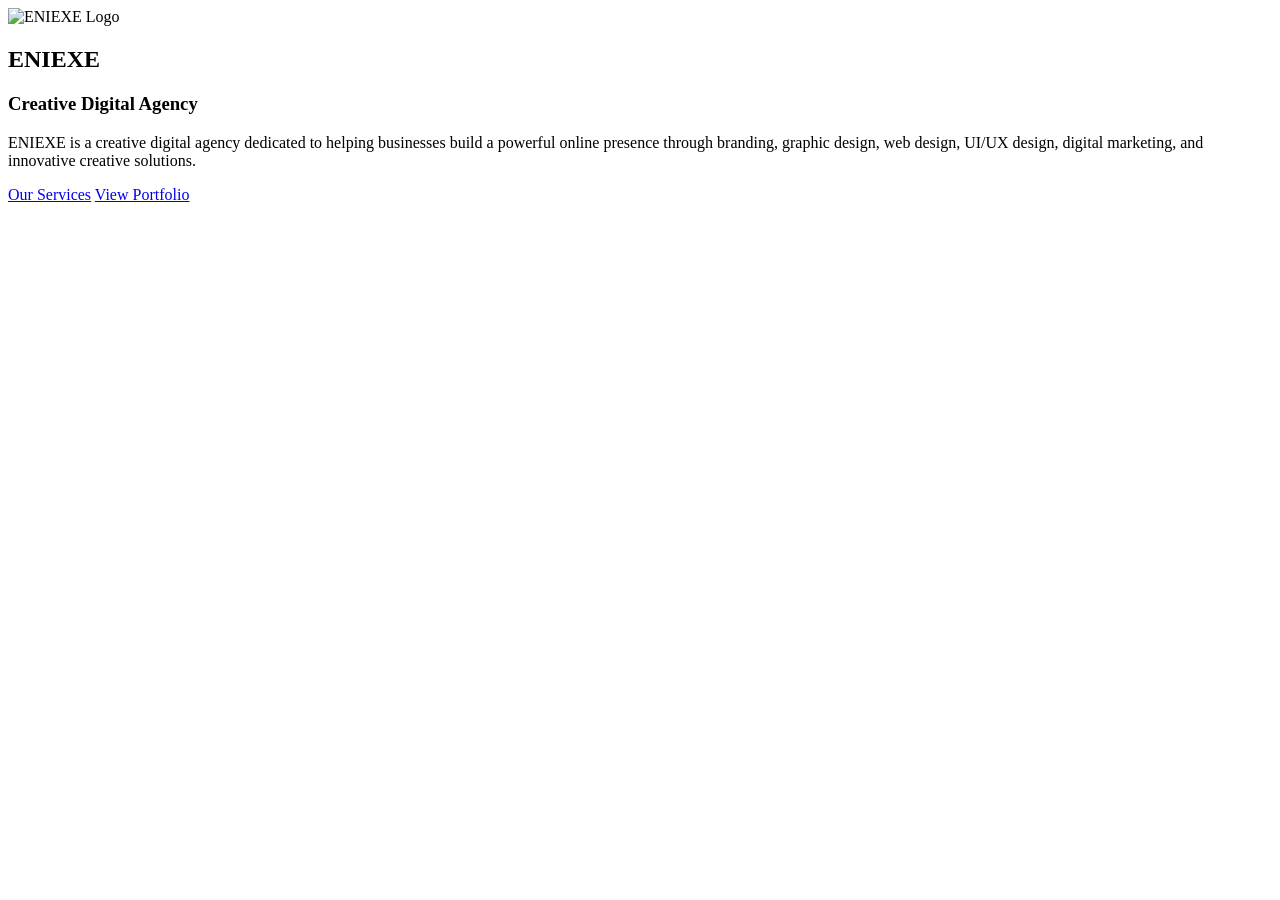
==== index.html @ 41522b16 "first commit" ====
<!DOCTYPE html>
<html lang="en">

<head>
    <meta charset="UTF-8">
    <meta name="viewport" content="width=device-width, initial-scale=1.0">

    <title>ENIEXE | Creative Digital Agency</title>

    <link rel="stylesheet" href="style.css">
</head>

<body>
<!DOCTYPE html>
<html lang="en">
<head>
    <meta charset="UTF-8">
    <meta name="viewport" content="width=device-width, initial-scale=1.0">
    <title>ENIEXE | Creative Digital Agency</title>

    <link rel="stylesheet" href="style.css">
</head>
<body>

    <!-- Hero Section -->

    <section class="hero">

        <div class="hero-content">

            <img src="images/logo.png" alt="ENIEXE Logo" class="logo">

            <h1>ENIEXE</h1>

            <h3>Creative Digital Agency</h3>

            <p>
                ENIEXE is a creative digital agency dedicated to helping
                businesses build a powerful online presence through
                branding, graphic design, web design, UI/UX design,
                digital marketing, and innovative creative solutions.
            </p>

            <div class="buttons">
                <a href="#">Our Services</a>
                <a href="#">View Portfolio</a>
            </div>

        </div>

    </section>

</body>
</html>
</body>

</html>
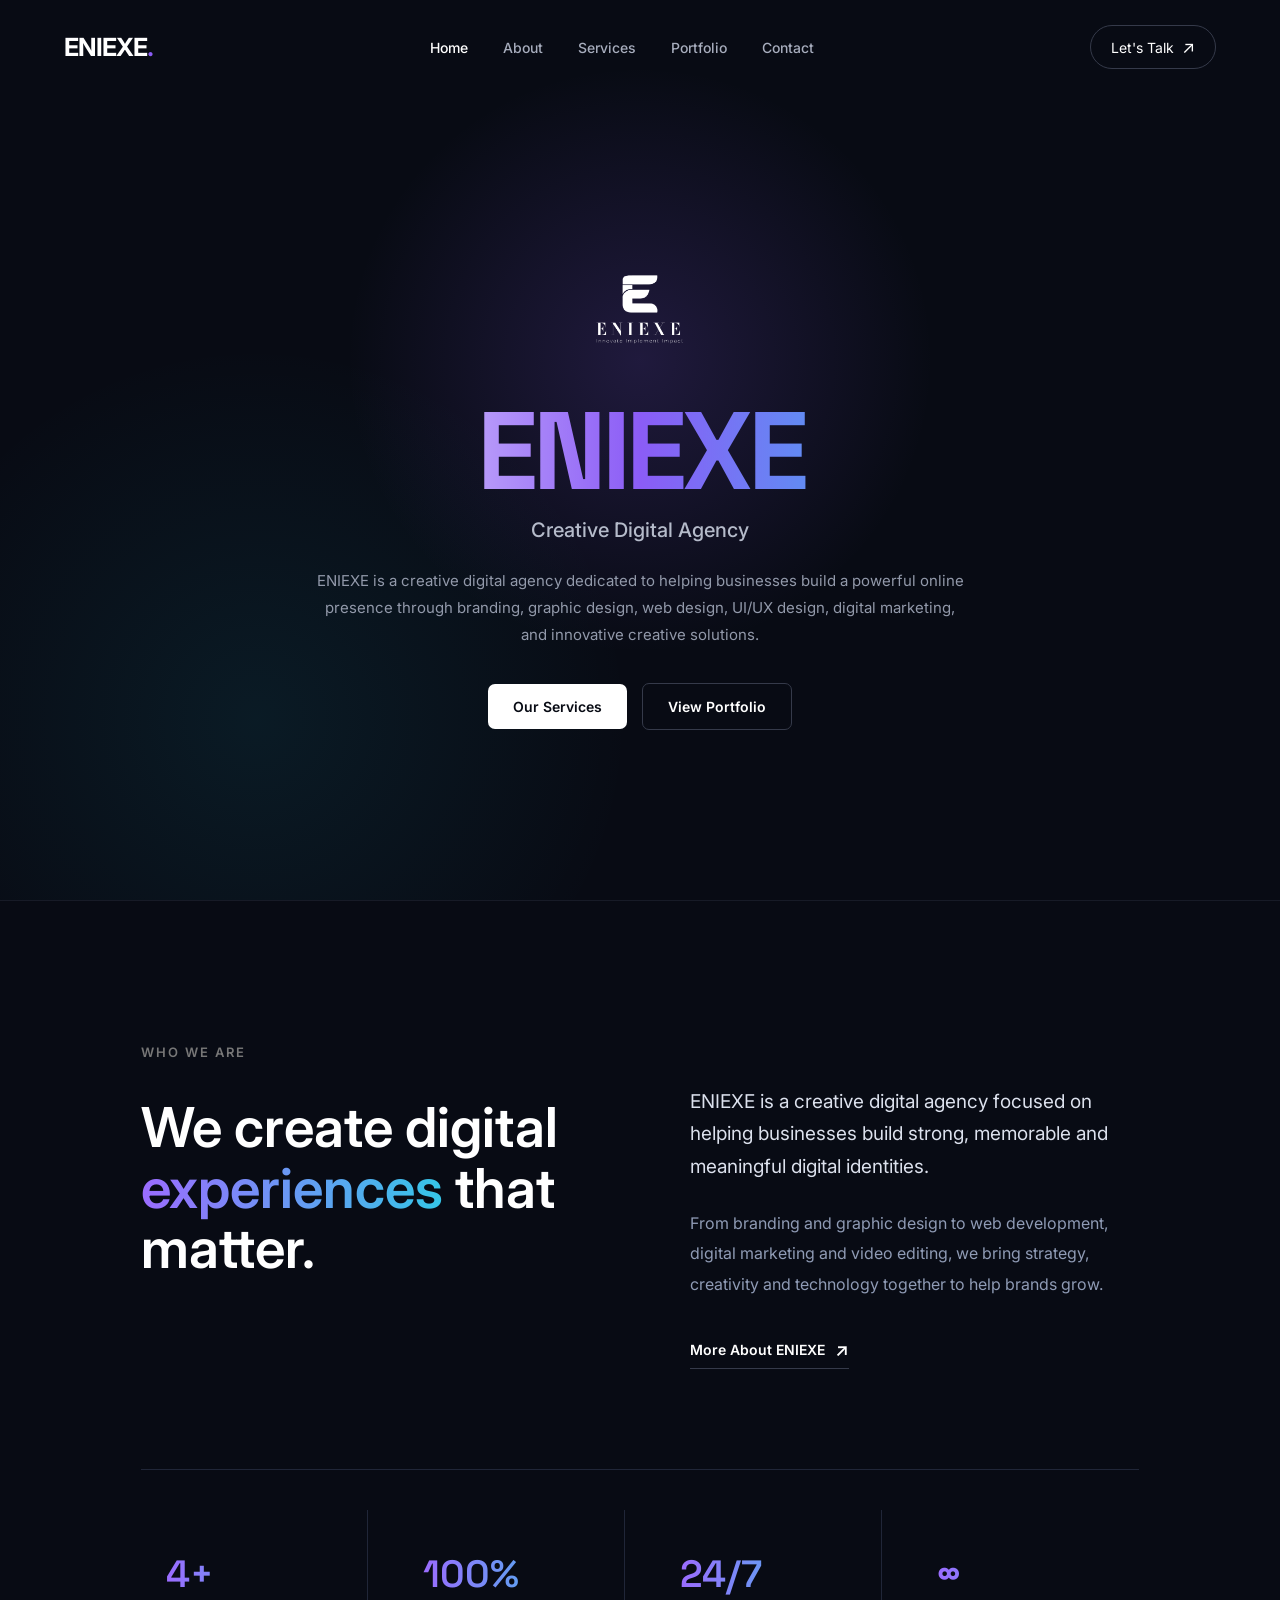
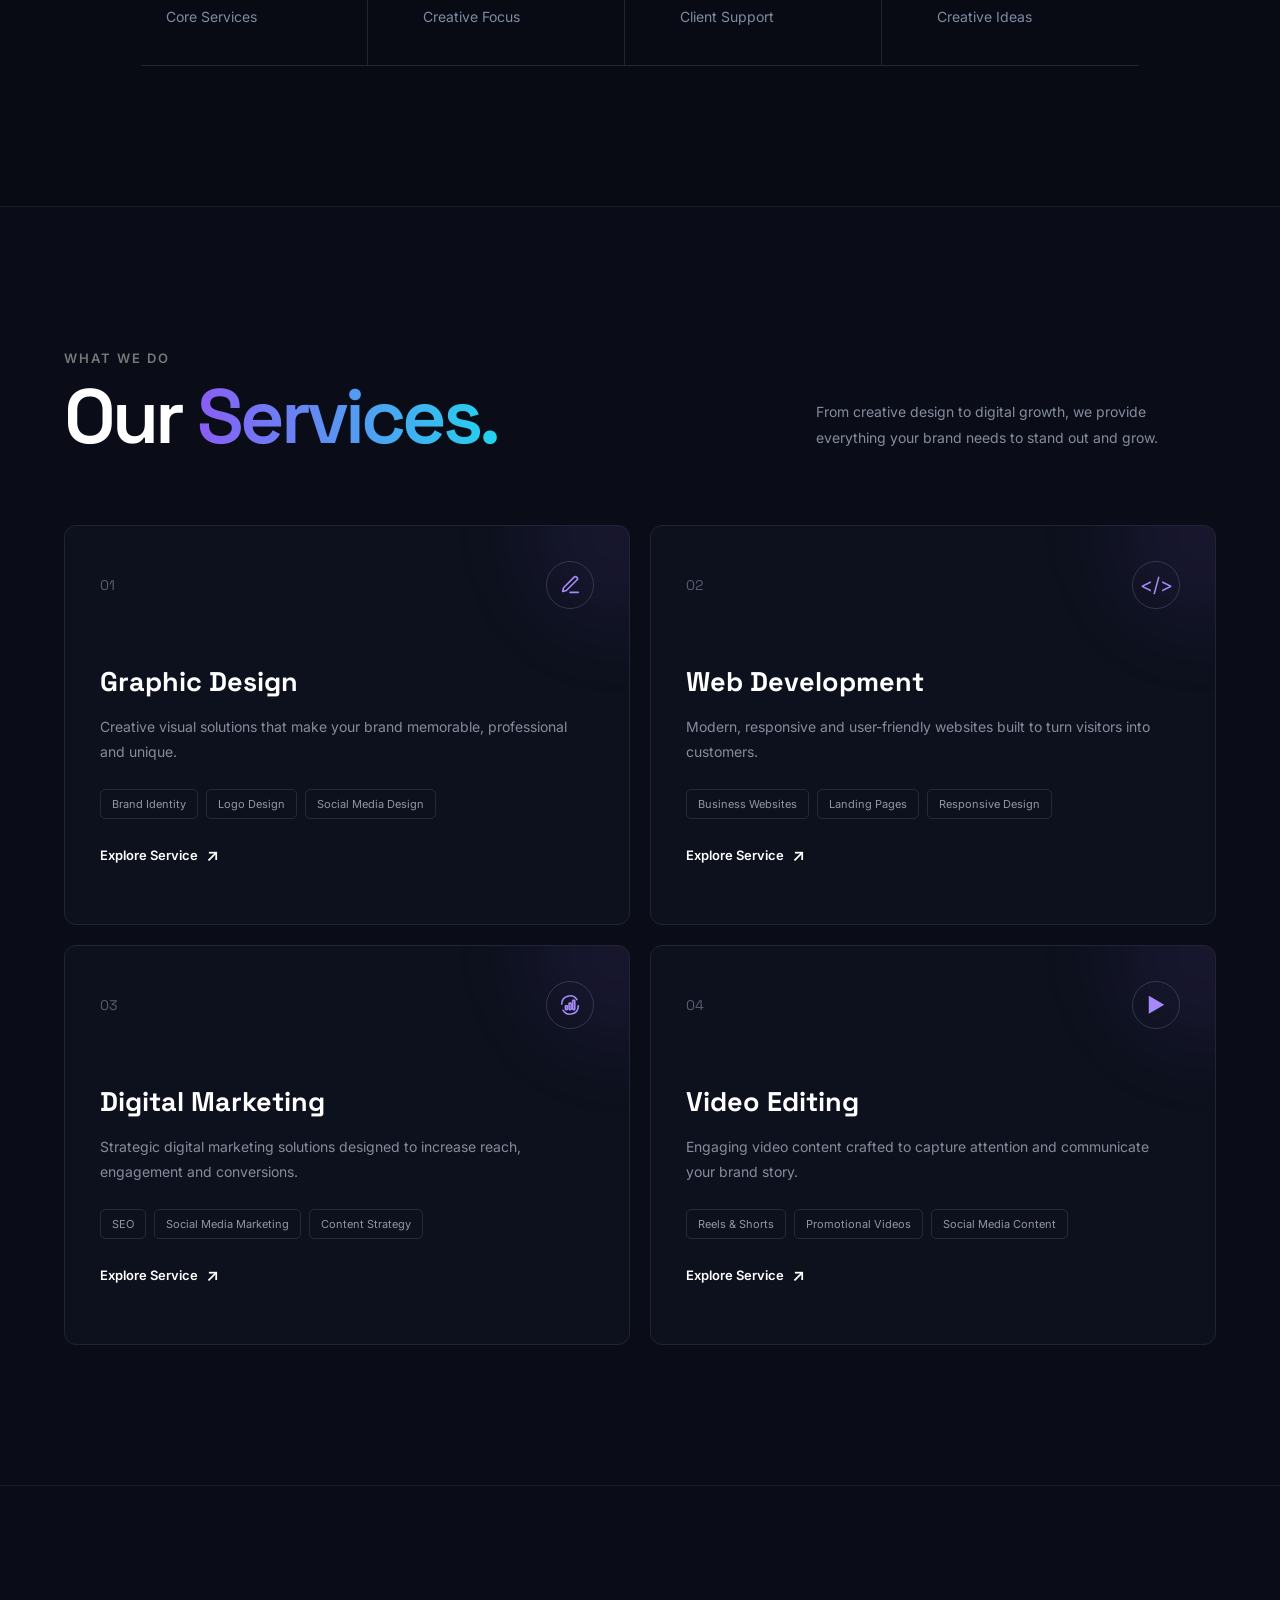
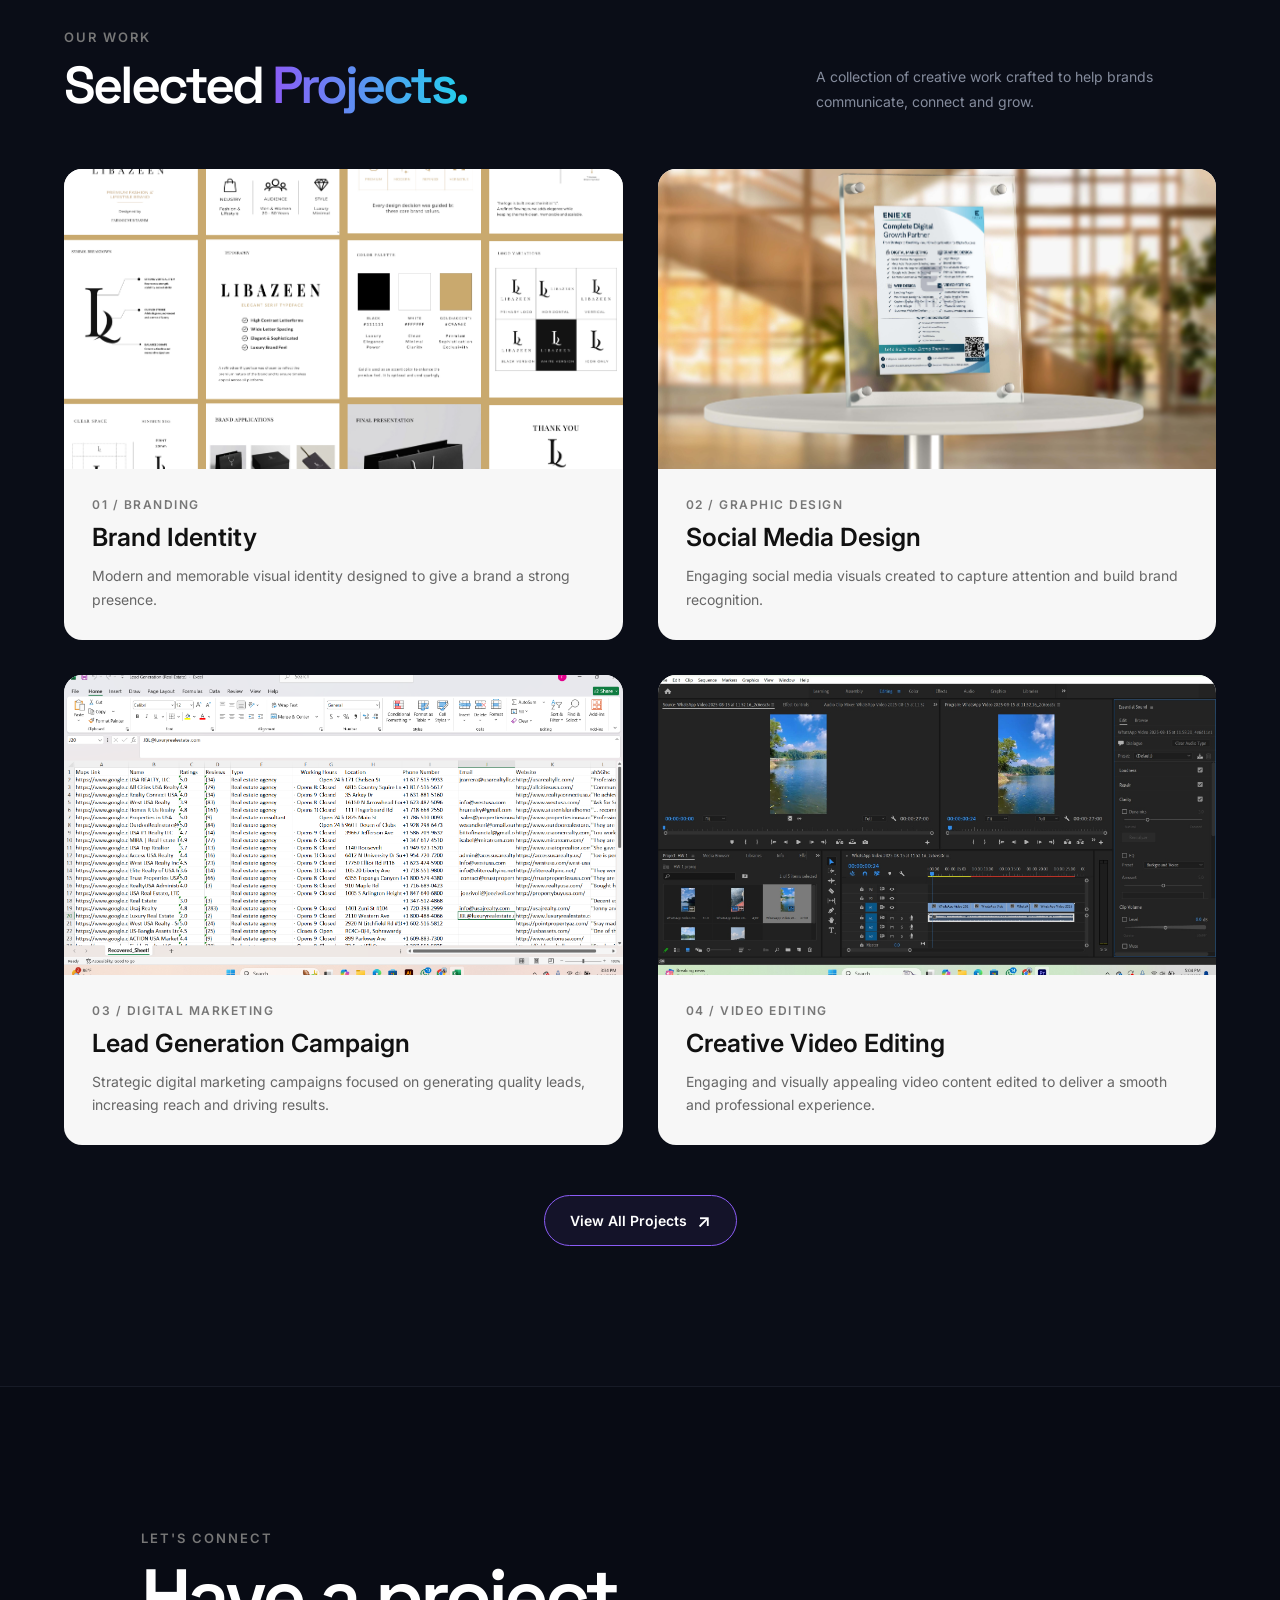
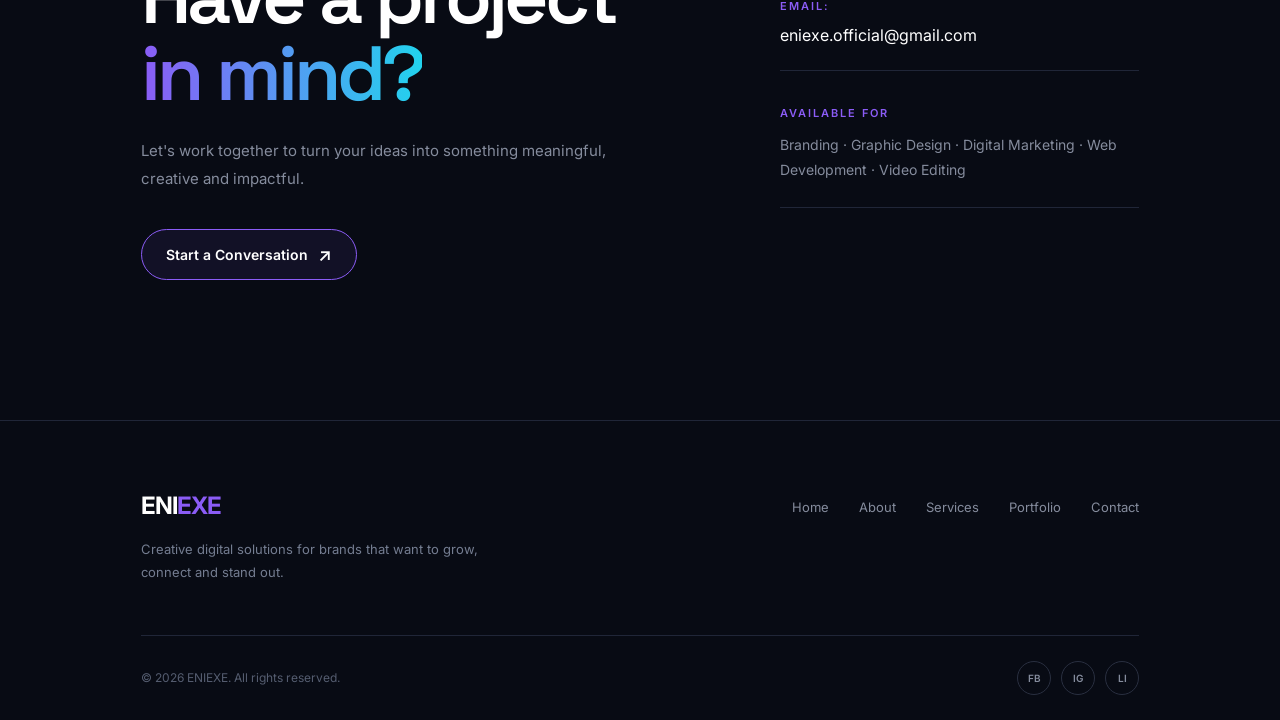
==== commit 58932ce3: "Initial website" ====
--- a/index.html
+++ b/index.html
@@ -7,28 +7,75 @@
 
     <title>ENIEXE | Creative Digital Agency</title>
 
-    <link rel="stylesheet" href="style.css">
+    <!-- Google Fonts -->
+    <link rel="preconnect" href="https://fonts.googleapis.com">
+    <link rel="preconnect" href="https://fonts.gstatic.com" crossorigin>
+
+    <link
+        href="https://fonts.googleapis.com/css2?family=Inter:wght@400;500;600;700;800&family=Space+Grotesk:wght@400;500;600;700&display=swap"
+        rel="stylesheet">
+
+    <!-- CSS -->
+    <link rel="stylesheet" href="css/style.css">
+    <link rel="stylesheet" href="css/responsive.css">
 </head>
 
 <body>
-<!DOCTYPE html>
-<html lang="en">
-<head>
-    <meta charset="UTF-8">
-    <meta name="viewport" content="width=device-width, initial-scale=1.0">
-    <title>ENIEXE | Creative Digital Agency</title>
-
-    <link rel="stylesheet" href="style.css">
-</head>
-<body>
-
-    <!-- Hero Section -->
+
+    <!-- ================= NAVBAR ================= -->
+
+    <header class="navbar">
+
+        <div class="nav-container">
+
+            <!-- Brand -->
+            <a href="index.html" class="brand">
+                ENIEXE<span>.</span>
+            </a>
+
+            <!-- Navigation -->
+            <nav class="nav-menu">
+
+                <a href="index.html" class="active">Home</a>
+
+                <a href="#about">About</a>
+
+                <a href="#services">Services</a>
+
+                <a href="portfolio.html">Portfolio</a>
+
+                <a href="contact.html">Contact</a>
+
+            </nav>
+
+            <!-- CTA Button -->
+            <a href="contact.html" class="nav-button">
+                Let's Talk
+                <span>↗</span>
+            </a>
+
+            <!-- Mobile Menu -->
+            <button class="menu-toggle" id="menuToggle">
+                ☰
+            </button>
+
+        </div>
+
+    </header>
+
+
+    <!-- ================= HERO SECTION ================= -->
 
     <section class="hero">
 
         <div class="hero-content">
 
-            <img src="images/logo.png" alt="ENIEXE Logo" class="logo">
+            <!-- ENIEXE Logo -->
+            <img
+                src="images/Eniexe Logo Main Black--01.png"
+                alt="ENIEXE Logo"
+                class="logo"
+            >
 
             <h1>ENIEXE</h1>
 
@@ -42,16 +89,651 @@
             </p>
 
             <div class="buttons">
-                <a href="#">Our Services</a>
-                <a href="#">View Portfolio</a>
+
+                <a href="services.html">
+                    Our Services
+                </a>
+
+                <a href="portfolio.html">
+                    View Portfolio
+                </a>
+
             </div>
 
         </div>
 
     </section>
 
+
+    <!-- ================= ABOUT SECTION ================= -->
+
+    <section class="about-section" id="about">
+
+        <div class="about-container">
+
+            <!-- Left Side -->
+            <div class="about-left">
+
+                <span class="section-label">
+                    WHO WE ARE
+                </span>
+
+                <h2>
+                    We create digital
+                    <span>experiences</span>
+                    that matter.
+                </h2>
+
+            </div>
+
+
+            <!-- Right Side -->
+            <div class="about-right">
+
+                <p class="about-intro">
+                    ENIEXE is a creative digital agency focused on helping
+                    businesses build strong, memorable and meaningful
+                    digital identities.
+                </p>
+
+                <p>
+                    From branding and graphic design to web development,
+                    digital marketing and video editing, we bring strategy,
+                    creativity and technology together to help brands grow.
+                </p>
+
+                <a href="about.html" class="about-link">
+                    More About ENIEXE
+                    <span>↗</span>
+                </a>
+
+            </div>
+
+        </div>
+
+
+        <!-- Stats -->
+
+        <div class="about-stats">
+
+            <div class="stat">
+                <h3>4+</h3>
+                <p>Core Services</p>
+            </div>
+
+            <div class="stat">
+                <h3>100%</h3>
+                <p>Creative Focus</p>
+            </div>
+
+            <div class="stat">
+                <h3>24/7</h3>
+                <p>Client Support</p>
+            </div>
+
+            <div class="stat">
+                <h3>∞</h3>
+                <p>Creative Ideas</p>
+            </div>
+
+        </div>
+
+    </section>
+
+
+    <!-- ================= SERVICES SECTION ================= -->
+
+    <section class="services-section" id="services">
+
+        <div class="services-container">
+
+            <!-- Section Heading -->
+            <div class="services-heading">
+
+                <div>
+
+                    <span class="section-label">
+                        WHAT WE DO
+                    </span>
+
+                    <h2>
+                        Our <span>Services.</span>
+                    </h2>
+
+                </div>
+
+                <p>
+                    From creative design to digital growth, we provide
+                    everything your brand needs to stand out and grow.
+                </p>
+
+            </div>
+
+
+            <!-- Services Grid -->
+            <div class="services-grid">
+
+
+                <!-- ================= SERVICE 01 ================= -->
+
+                <div class="service-card">
+
+                    <div class="service-top">
+
+                        <span class="service-number">
+                            01
+                        </span>
+
+                        <div class="service-icon">
+
+                            <svg
+                                viewBox="0 0 24 24"
+                                fill="none"
+                                xmlns="http://www.w3.org/2000/svg"
+                            >
+
+                                <path
+                                    d="M12 20h9"
+                                    stroke="currentColor"
+                                    stroke-width="1.8"
+                                    stroke-linecap="round"
+                                />
+
+                                <path
+                                    d="M16.5 3.5a2.1 2.1 0 0 1 3 3L8 18l-4 1 1-4L16.5 3.5Z"
+                                    stroke="currentColor"
+                                    stroke-width="1.8"
+                                    stroke-linecap="round"
+                                    stroke-linejoin="round"
+                                />
+
+                            </svg>
+
+                        </div>
+
+                    </div>
+
+                    <h3>
+                        Graphic Design
+                    </h3>
+
+                    <p>
+                        Creative visual solutions that make your brand
+                        memorable, professional and unique.
+                    </p>
+
+                    <div class="service-list">
+
+                        <span>
+                            Brand Identity
+                        </span>
+
+                        <span>
+                            Logo Design
+                        </span>
+
+                        <span>
+                            Social Media Design
+                        </span>
+
+                    </div>
+
+                    <a
+                        href="services.html"
+                        class="service-link"
+                    >
+                        Explore Service
+                        <span>↗</span>
+                    </a>
+
+                </div>
+
+
+                <!-- ================= SERVICE 02 ================= -->
+
+                <div class="service-card">
+
+                    <div class="service-top">
+
+                        <span class="service-number">
+                            02
+                        </span>
+
+                        <div class="service-icon">
+                            &lt;/&gt;
+                        </div>
+
+                    </div>
+
+                    <h3>
+                        Web Development
+                    </h3>
+
+                    <p>
+                        Modern, responsive and user-friendly websites
+                        built to turn visitors into customers.
+                    </p>
+
+                    <div class="service-list">
+
+                        <span>
+                            Business Websites
+                        </span>
+
+                        <span>
+                            Landing Pages
+                        </span>
+
+                        <span>
+                            Responsive Design
+                        </span>
+
+                    </div>
+
+                    <a
+                        href="services.html"
+                        class="service-link"
+                    >
+                        Explore Service
+                        <span>↗</span>
+                    </a>
+
+                </div>
+
+
+                <!-- ================= SERVICE 03 ================= -->
+
+                <div class="service-card">
+
+                    <div class="service-top">
+
+                        <span class="service-number">
+                            03
+                        </span>
+
+                        <div class="service-icon">
+
+                            <svg
+                                viewBox="0 0 24 24"
+                                fill="none"
+                                xmlns="http://www.w3.org/2000/svg"
+                            >
+
+                                <path
+                                    d="M3 11a9 9 0 0 1 16.53-4.87"
+                                    stroke="currentColor"
+                                    stroke-width="1.8"
+                                    stroke-linecap="round"
+                                />
+
+                                <path
+                                    d="M21 13a9 9 0 0 1-16.53 4.87"
+                                    stroke="currentColor"
+                                    stroke-width="1.8"
+                                    stroke-linecap="round"
+                                />
+
+                                <rect
+                                    x="7"
+                                    y="13"
+                                    width="2.2"
+                                    height="4"
+                                    rx="0.6"
+                                    stroke="currentColor"
+                                    stroke-width="1.8"
+                                />
+
+                                <rect
+                                    x="11"
+                                    y="10"
+                                    width="2.2"
+                                    height="7"
+                                    rx="0.6"
+                                    stroke="currentColor"
+                                    stroke-width="1.8"
+                                />
+
+                                <rect
+                                    x="15"
+                                    y="7"
+                                    width="2.2"
+                                    height="10"
+                                    rx="0.6"
+                                    stroke="currentColor"
+                                    stroke-width="1.8"
+                                />
+
+                            </svg>
+
+                        </div>
+
+                    </div>
+
+                    <h3>
+                        Digital Marketing
+                    </h3>
+
+                    <p>
+                        Strategic digital marketing solutions designed
+                        to increase reach, engagement and conversions.
+                    </p>
+
+                    <div class="service-list">
+
+                        <span>
+                            SEO
+                        </span>
+
+                        <span>
+                            Social Media Marketing
+                        </span>
+
+                        <span>
+                            Content Strategy
+                        </span>
+
+                    </div>
+
+                    <a
+                        href="services.html"
+                        class="service-link"
+                    >
+                        Explore Service
+                        <span>↗</span>
+                    </a>
+
+                </div>
+
+
+                <!-- ================= SERVICE 04 ================= -->
+
+                <div class="service-card">
+
+                    <div class="service-top">
+
+                        <span class="service-number">
+                            04
+                        </span>
+
+                        <div class="service-icon">
+                            ▶
+                        </div>
+
+                    </div>
+
+                    <h3>
+                        Video Editing
+                    </h3>
+
+                    <p>
+                        Engaging video content crafted to capture attention
+                        and communicate your brand story.
+                    </p>
+
+                    <div class="service-list">
+
+                        <span>
+                            Reels & Shorts
+                        </span>
+
+                        <span>
+                            Promotional Videos
+                        </span>
+
+                        <span>
+                            Social Media Content
+                        </span>
+
+                    </div>
+
+                    <a
+                        href="services.html"
+                        class="service-link"
+                    >
+                        Explore Service
+                        <span>↗</span>
+                    </a>
+
+                </div>
+
+
+            </div>
+
+        </div>
+
+    </section>
+<!-- ================= PORTFOLIO SECTION ================= -->
+
+<section class="portfolio-section" id="portfolio">
+
+    <div class="portfolio-container">
+
+        <div class="portfolio-heading">
+
+            <div>
+                <span class="section-label">OUR WORK</span>
+
+                <h2>
+                    Selected <span>Projects.</span>
+                </h2>
+            </div>
+
+            <p>
+                A collection of creative work crafted to help brands
+                communicate, connect and grow.
+            </p>
+
+        </div>
+
+
+        <!-- Portfolio Grid -->
+
+        <div class="portfolio-grid">
+
+            <!-- Project 01 -->
+            <div class="portfolio-card">
+
+                <div class="portfolio-image">
+                    <img src="images/portfolio-1.jpg" alt="Brand Identity Design">
+                </div>
+
+                <div class="portfolio-info">
+                    <span>01 / BRANDING</span>
+
+                    <h3>Brand Identity</h3>
+
+                    <p>
+                        Modern and memorable visual identity designed
+                        to give a brand a strong presence.
+                    </p>
+                </div>
+
+            </div>
+
+
+            <!-- Project 02 -->
+            <div class="portfolio-card">
+
+                <div class="portfolio-image">
+                    <img src="images/portfolio-2.jpg" alt="Social Media Design">
+                </div>
+
+                <div class="portfolio-info">
+                    <span>02 / GRAPHIC DESIGN</span>
+
+                    <h3>Social Media Design</h3>
+
+                    <p>
+                        Engaging social media visuals created to
+                        capture attention and build brand recognition.
+                    </p>
+                </div>
+
+            </div>
+
+
+           <!-- Project 03 -->
+<div class="portfolio-card">
+
+    <div class="portfolio-image">
+        <img src="images/portfolio-3.jpg" alt="Digital Marketing Campaign">
+    </div>
+
+    <div class="portfolio-info">
+        <span>03 / DIGITAL MARKETING</span>
+
+        <h3>Lead Generation Campaign</h3>
+
+        <p>
+            Strategic digital marketing campaigns focused on
+            generating quality leads, increasing reach and driving results.
+        </p>
+    </div>
+
+</div>
+
+
+<!-- Project 04 -->
+<div class="portfolio-card">
+
+    <div class="portfolio-image">
+        <img src="images/portfolio-4.jpg" alt="Video Editing Project">
+    </div>
+
+    <div class="portfolio-info">
+        <span>04 / VIDEO EDITING</span>
+
+        <h3>Creative Video Editing</h3>
+
+        <p>
+            Engaging and visually appealing video content
+            edited to deliver a smooth and professional experience.
+        </p>
+    </div>
+
+</div>
+
+        </div>
+
+
+        <div class="portfolio-button">
+            <a href="portfolio.html">
+                View All Projects <span>↗</span>
+            </a>
+        </div>
+
+    </div>
+
+</section>
+
+<!-- ============CONTACT SECTION ============== -->
+
+<section class="contact-section" id="contact">
+
+    <div class="contact-container">
+
+        <div class="contact-content">
+
+            <span class="section-label">LET'S CONNECT</span>
+
+            <h2>
+                Have a project<br>
+                <span>in mind?</span>
+            </h2>
+
+            <p>
+                Let's work together to turn your ideas into
+                something meaningful, creative and impactful.
+            </p>
+
+            <a href="mailto:hello@eniece.com" class="contact-button">
+                Start a Conversation
+                <span>↗</span>
+            </a>
+
+        </div>
+
+
+        <div class="contact-details">
+
+            <div class="contact-item">
+                <span>EMAIL:</span>
+                <a href="mailto:hello@eniece.com">
+                  eniexe.official@gmail.com
+                </a>
+            </div>
+
+            <div class="contact-item">
+                <span>AVAILABLE FOR</span>
+                <p>
+                    Branding · Graphic Design · Digital Marketing ·
+                    Web Development · Video Editing
+                </p>
+            </div>
+
+        </div>
+
+    </div>
+
+</section>
+
+<!-- =========================
+     FOOTER
+========================= -->
+
+<footer class="footer">
+
+    <div class="footer-container">
+
+        <div class="footer-brand">
+            <a href="#" class="brand">
+                ENI<span>EXE</span>
+            </a>
+
+            <p>
+                Creative digital solutions for brands
+                that want to grow, connect and stand out.
+            </p>
+        </div>
+
+
+        <div class="footer-links">
+
+            <a href="#home">Home</a>
+            <a href="#about">About</a>
+            <a href="#services">Services</a>
+            <a href="#portfolio">Portfolio</a>
+            <a href="#contact">Contact</a>
+
+        </div>
+
+    </div>
+
+
+    <div class="footer-bottom">
+
+        <p>
+            © 2026 ENIEXE. All rights reserved.
+        </p>
+
+        <div class="footer-socials">
+
+            <a href="#" aria-label="Facebook">FB</a>
+            <a href="#" aria-label="Instagram">IG</a>
+            <a href="#" aria-label="LinkedIn">LI</a>
+
+        </div>
+
+    </div>
+
+</footer>
+<!-- ================= JAVASCRIPT ================= -->
+
+<script src="js/script.js"></script>
+    <!-- ================= JAVASCRIPT ================= -->
+
+    <script src="js/script.js"></script>
+
 </body>
-</html>
-</body>
 
 </html>
--- a/css/style.css
+++ b/css/style.css
@@ -0,0 +1,1631 @@
+/* =========================
+   RESET
+========================= */
+
+* {
+    margin: 0;
+    padding: 0;
+    box-sizing: border-box;
+}
+
+html {
+    scroll-behavior: smooth;
+}
+
+body {
+    font-family: 'Inter', sans-serif;
+    background: #080b14;
+    color: #ffffff;
+    overflow-x: hidden;
+}
+
+a {
+    text-decoration: none;
+    color: inherit;
+}
+
+
+/* =========================
+   NAVBAR
+========================= */
+
+.navbar {
+    position: absolute;
+    top: 0;
+    left: 0;
+    width: 100%;
+    padding: 25px 0;
+    z-index: 1000;
+}
+
+.nav-container {
+    width: 90%;
+    max-width: 1200px;
+    margin: auto;
+
+    display: flex;
+    align-items: center;
+    justify-content: space-between;
+}
+
+
+/* Brand */
+
+.brand {
+    color: #ffffff;
+    text-decoration: none;
+
+    font-size: 25px;
+    font-weight: 700;
+    letter-spacing: -1px;
+}
+
+.brand span {
+    color: #8b5cf6;
+}
+
+
+/* Navigation */
+
+.nav-menu {
+    display: flex;
+    align-items: center;
+    gap: 35px;
+}
+
+.nav-menu a {
+    color: #a7adbd;
+    text-decoration: none;
+
+    font-size: 14px;
+    font-weight: 500;
+
+    transition: 0.3s ease;
+}
+
+.nav-menu a:hover,
+.nav-menu a.active {
+    color: #ffffff;
+}
+
+
+/* Let's Talk */
+
+.nav-button {
+    display: flex;
+    align-items: center;
+    gap: 8px;
+
+    padding: 11px 20px;
+
+    color: #ffffff;
+    text-decoration: none;
+
+    border: 1px solid #353a4a;
+    border-radius: 30px;
+
+    font-size: 14px;
+
+    transition: 0.3s ease;
+}
+
+.nav-button span {
+    font-size: 17px;
+}
+
+.nav-button:hover {
+    background: #ffffff;
+    color: #080b14;
+    border-color: #ffffff;
+}
+
+
+/* Mobile Menu */
+
+.menu-toggle {
+    display: none;
+
+    background: transparent;
+    border: none;
+
+    color: #ffffff;
+    font-size: 25px;
+
+    cursor: pointer;
+}
+
+
+/* =========================
+   HERO
+========================= */
+
+.hero {
+    min-height: 100vh;
+
+    position: relative;
+
+    display: flex;
+    align-items: center;
+    justify-content: center;
+
+    text-align: center;
+
+    overflow: hidden;
+
+    background:
+        radial-gradient(
+            circle at 50% 40%,
+            rgba(139, 92, 246, 0.18),
+            transparent 35%
+        ),
+        radial-gradient(
+            circle at 20% 80%,
+            rgba(34, 211, 238, 0.08),
+            transparent 30%
+        ),
+        #080b14;
+}
+
+
+/* Hero Content */
+
+.hero-content {
+    width: 90%;
+    max-width: 850px;
+
+    padding-top: 80px;
+
+    position: relative;
+    z-index: 2;
+}
+
+
+/* Logo */
+
+.logo {
+    width: 120px;
+    max-width: 100%;
+    margin-bottom: 25px;
+
+    filter: brightness(0) invert(1);
+}
+
+
+/* Main Heading */
+
+.hero h1 {
+    font-family: 'Space Grotesk', sans-serif;
+
+    font-size: clamp(60px, 9vw, 110px);
+
+    line-height: 0.95;
+
+    font-weight: 700;
+
+    letter-spacing: -5px;
+
+    margin-bottom: 15px;
+
+    background: linear-gradient(
+        90deg,
+        #ffffff,
+        #8b5cf6,
+        #22d3ee
+    );
+
+    -webkit-background-clip: text;
+    -webkit-text-fill-color: transparent;
+}
+
+
+/* Subtitle */
+
+.hero h3 {
+    font-size: 20px;
+
+    font-weight: 500;
+
+    color: #b5bbca;
+
+    margin-bottom: 25px;
+}
+
+
+/* Description */
+
+.hero p {
+    max-width: 650px;
+
+    margin: 0 auto 35px;
+
+    color: #9299aa;
+
+    font-size: 15px;
+
+    line-height: 1.8;
+}
+
+
+/* =========================
+   BUTTONS
+========================= */
+
+.buttons {
+    display: flex;
+
+    justify-content: center;
+
+    align-items: center;
+
+    gap: 15px;
+}
+
+.buttons a {
+    display: inline-flex;
+
+    align-items: center;
+
+    justify-content: center;
+
+    padding: 14px 25px;
+
+    border-radius: 7px;
+
+    font-size: 14px;
+
+    font-weight: 600;
+
+    transition: 0.3s ease;
+}
+
+
+/* First Button */
+
+.buttons a:first-child {
+    background: #ffffff;
+
+    color: #080b14;
+}
+
+.buttons a:first-child:hover {
+    transform: translateY(-3px);
+
+    box-shadow:
+        0 10px 30px rgba(255, 255, 255, 0.15);
+}
+
+
+/* Second Button */
+
+.buttons a:last-child {
+    border: 1px solid #353a4a;
+
+    color: #ffffff;
+}
+
+.buttons a:last-child:hover {
+    border-color: #8b5cf6;
+
+    background: rgba(139, 92, 246, 0.08);
+}
+
+
+/* =========================
+   RESPONSIVE
+========================= */
+
+@media (max-width: 768px) {
+
+    .nav-menu,
+    .nav-button {
+        display: none;
+    }
+
+    .menu-toggle {
+        display: block;
+    }
+
+    .hero {
+        min-height: 100vh;
+    }
+
+    .hero h1 {
+        font-size: 60px;
+
+        letter-spacing: -3px;
+    }
+
+    .hero h3 {
+        font-size: 17px;
+    }
+
+    .hero p {
+        font-size: 14px;
+    }
+
+    .buttons {
+        flex-direction: column;
+    }
+
+    .buttons a {
+        width: 200px;
+    }
+}
+/* =========================
+   ABOUT SECTION
+========================= */
+
+.about-section {
+    padding: 140px 0;
+    background: #080b14;
+    border-top: 1px solid #171b27;
+}
+
+.about-container {
+    width: 90%;
+    max-width: 1200px;
+    margin: auto;
+
+    display: grid;
+    grid-template-columns: 1fr 1fr;
+    gap: 100px;
+}
+
+
+/* Section Label */
+
+.section-label {
+    display: inline-block;
+
+    color: #8b5cf6;
+
+    font-size: 12px;
+    font-weight: 600;
+
+    letter-spacing: 2px;
+
+    margin-bottom: 25px;
+}
+
+
+/* Heading */
+
+.about-heading h2 {
+    font-family: 'Space Grotesk', sans-serif;
+
+    font-size: clamp(50px, 6vw, 80px);
+
+    line-height: 1;
+
+    letter-spacing: -4px;
+
+    font-weight: 600;
+}
+
+.about-heading h2 span {
+    display: block;
+
+    background: linear-gradient(
+        90deg,
+        #8b5cf6,
+        #22d3ee
+    );
+
+    -webkit-background-clip: text;
+    -webkit-text-fill-color: transparent;
+}
+
+
+/* About Content */
+
+.about-content {
+    padding-top: 40px;
+}
+
+.about-content p {
+    color: #8f96a8;
+
+    font-size: 15px;
+
+    line-height: 1.9;
+
+    margin-bottom: 25px;
+}
+
+.about-content .about-intro {
+    color: #ffffff;
+
+    font-size: 20px;
+
+    line-height: 1.6;
+}
+
+
+/* About Link */
+
+.about-link {
+    display: inline-flex;
+
+    align-items: center;
+
+    gap: 10px;
+
+    margin-top: 15px;
+
+    color: #ffffff;
+
+    font-size: 14px;
+
+    font-weight: 600;
+
+    border-bottom: 1px solid #353a4a;
+
+    padding-bottom: 8px;
+
+    transition: 0.3s ease;
+}
+
+.about-link:hover {
+    color: #8b5cf6;
+
+    border-color: #8b5cf6;
+}
+
+.about-link span {
+    font-size: 17px;
+}
+
+
+/* =========================
+   STATS
+========================= */
+
+.about-stats {
+    width: 90%;
+    max-width: 1200px;
+
+    margin: 100px auto 0;
+
+    padding-top: 40px;
+
+    border-top: 1px solid #202431;
+
+    display: grid;
+
+    grid-template-columns: repeat(4, 1fr);
+
+    gap: 30px;
+}
+
+.stat h3 {
+    font-family: 'Space Grotesk', sans-serif;
+
+    font-size: 42px;
+
+    font-weight: 600;
+
+    margin-bottom: 8px;
+}
+
+.stat p {
+    color: #747b8d;
+
+    font-size: 13px;
+}
+
+
+/* =========================
+   ABOUT RESPONSIVE
+========================= */
+
+@media (max-width: 768px) {
+
+    .about-section {
+        padding: 100px 0;
+    }
+
+    .about-container {
+        grid-template-columns: 1fr;
+
+        gap: 20px;
+    }
+
+    .about-heading h2 {
+        font-size: 55px;
+    }
+
+    .about-content {
+        padding-top: 10px;
+    }
+
+    .about-stats {
+        grid-template-columns: repeat(2, 1fr);
+
+        margin-top: 70px;
+    }
+
+}
+/* =========================
+   SERVICES SECTION
+========================= */
+
+.services-section {
+    padding: 140px 0;
+    background: #0a0d17;
+    border-top: 1px solid #171b27;
+}
+
+.services-container {
+    width: 90%;
+    max-width: 1200px;
+    margin: auto;
+}
+
+
+/* =========================
+   SERVICES HEADING
+========================= */
+
+.services-heading {
+    display: flex;
+    justify-content: space-between;
+    align-items: flex-end;
+
+    gap: 50px;
+
+    margin-bottom: 70px;
+}
+
+.services-heading h2 {
+    font-family: 'Space Grotesk', sans-serif;
+
+    font-size: clamp(50px, 6vw, 80px);
+
+    line-height: 1;
+
+    letter-spacing: -4px;
+
+    font-weight: 600;
+}
+
+.services-heading h2 span {
+    background: linear-gradient(
+        90deg,
+        #8b5cf6,
+        #22d3ee
+    );
+
+    -webkit-background-clip: text;
+    -webkit-text-fill-color: transparent;
+}
+
+.services-heading > p {
+    max-width: 400px;
+
+    color: #858c9d;
+
+    font-size: 14px;
+
+    line-height: 1.8;
+
+    margin-bottom: 5px;
+}
+
+
+/* =========================
+   SERVICES GRID
+========================= */
+
+.services-grid {
+    display: grid;
+
+    grid-template-columns: repeat(2, 1fr);
+
+    gap: 20px;
+}
+
+
+/* =========================
+   SERVICE CARD
+========================= */
+
+.service-card {
+    position: relative;
+
+    padding: 35px;
+
+    min-height: 400px;
+
+    background: #0d111d;
+
+    border: 1px solid #202533;
+
+    border-radius: 12px;
+
+    overflow: hidden;
+
+    transition: 0.4s ease;
+}
+
+.service-card::before {
+    content: "";
+
+    position: absolute;
+
+    width: 180px;
+    height: 180px;
+
+    right: -80px;
+    top: -80px;
+
+    border-radius: 50%;
+
+    background: rgba(139, 92, 246, 0.08);
+
+    filter: blur(40px);
+
+    transition: 0.4s ease;
+}
+
+.service-card:hover {
+    transform: translateY(-8px);
+
+    border-color: #4c426e;
+
+    box-shadow:
+        0 20px 50px rgba(0, 0, 0, 0.25);
+}
+
+.service-card:hover::before {
+    background: rgba(139, 92, 246, 0.18);
+}
+
+
+/* =========================
+   CARD TOP
+========================= */
+
+.service-top {
+    display: flex;
+
+    align-items: center;
+
+    justify-content: space-between;
+
+    margin-bottom: 55px;
+}
+
+.service-number {
+    color: #555d70;
+
+    font-family: 'Space Grotesk', sans-serif;
+
+    font-size: 14px;
+}
+
+.service-icon {
+    width: 48px;
+    height: 48px;
+
+    display: flex;
+
+    align-items: center;
+    justify-content: center;
+
+    border: 1px solid #303646;
+
+    border-radius: 50%;
+
+    color: #a78bfa;
+
+    font-size: 20px;
+
+    transition: 0.3s ease;
+}
+
+.service-card:hover .service-icon {
+    background: #8b5cf6;
+
+    color: #ffffff;
+
+    border-color: #8b5cf6;
+
+    transform: rotate(10deg);
+}
+
+
+/* =========================
+   CARD CONTENT
+========================= */
+
+.service-card h3 {
+    font-family: 'Space Grotesk', sans-serif;
+
+    font-size: 27px;
+
+    margin-bottom: 15px;
+}
+
+.service-card > p {
+    color: #858c9d;
+
+    font-size: 14px;
+
+    line-height: 1.8;
+
+    max-width: 470px;
+
+    margin-bottom: 25px;
+}
+
+
+/* =========================
+   SERVICE LIST
+========================= */
+
+.service-list {
+    display: flex;
+
+    flex-wrap: wrap;
+
+    gap: 8px;
+
+    margin-bottom: 25px;
+}
+
+.service-list span {
+    padding: 7px 11px;
+
+    border: 1px solid #242a38;
+
+    border-radius: 5px;
+
+    color: #8f96a7;
+
+    font-size: 11px;
+}
+
+
+/* =========================
+   SERVICE LINK
+========================= */
+
+.service-link {
+    display: inline-flex;
+
+    align-items: center;
+
+    gap: 8px;
+
+    color: #ffffff;
+
+    font-size: 13px;
+
+    font-weight: 600;
+
+    transition: 0.3s ease;
+}
+
+.service-link span {
+    font-size: 17px;
+
+    transition: 0.3s ease;
+}
+
+.service-link:hover {
+    color: #a78bfa;
+}
+
+.service-link:hover span {
+    transform: translate(3px, -3px);
+}
+
+
+/* =========================
+   SERVICES RESPONSIVE
+========================= */
+
+@media (max-width: 768px) {
+
+    .services-section {
+        padding: 100px 0;
+    }
+
+    .services-heading {
+        flex-direction: column;
+
+        align-items: flex-start;
+
+        gap: 25px;
+    }
+
+    .services-heading h2 {
+        font-size: 55px;
+    }
+
+    .services-grid {
+        grid-template-columns: 1fr;
+    }
+
+    .service-card {
+        min-height: auto;
+
+        padding: 28px;
+    }
+}
+.service-icon svg {
+    width: 21px;
+    height: 21px;
+    display: block;
+}
+.service-icon svg {
+    width: 22px;
+    height: 22px;
+    display: block;
+}
+/* ================= ABOUT SECTION ================= */
+
+.about-section {
+    padding: 140px 0;
+    background: #080b14;
+}
+
+.about-container {
+    width: 78%;
+    max-width: 1200px;
+    margin: auto;
+
+    display: grid;
+    grid-template-columns: 1fr 1fr;
+    gap: 100px;
+}
+
+
+/* Section Label */
+
+.section-label {
+    color: #8b5cf6;
+    font-size: 13px;
+    font-weight: 600;
+    letter-spacing: 3px;
+}
+
+
+/* Heading */
+
+.about-left h2 {
+    margin-top: 25px;
+
+    font-size: 55px;
+    line-height: 1.1;
+    font-weight: 600;
+    color: #ffffff;
+}
+
+.about-left h2 span {
+    background: linear-gradient(
+        90deg,
+        #9b6cff,
+        #35c6e8
+    );
+
+    -webkit-background-clip: text;
+    -webkit-text-fill-color: transparent;
+}
+
+
+/* Right Content */
+
+.about-right {
+    padding-top: 45px;
+}
+
+.about-right p {
+    color: #8f9bb5;
+    font-size: 16px;
+    line-height: 1.9;
+    margin-bottom: 25px;
+}
+
+.about-right .about-intro {
+    color: #dce1ed;
+    font-size: 19px;
+    line-height: 1.7;
+}
+
+
+/* About Link */
+
+.about-link {
+    display: inline-flex;
+    gap: 10px;
+    align-items: center;
+
+    margin-top: 15px;
+
+    color: #ffffff;
+    text-decoration: none;
+
+    font-weight: 600;
+
+    transition: 0.3s ease;
+}
+
+.about-link span {
+    font-size: 18px;
+}
+
+.about-link:hover {
+    color: #9b6cff;
+}
+
+
+/* Stats */
+
+.about-stats {
+    width: 78%;
+    max-width: 1200px;
+    margin: 100px auto 0;
+
+    display: grid;
+    grid-template-columns: repeat(4, 1fr);
+
+    border-top: 1px solid #202638;
+    border-bottom: 1px solid #202638;
+}
+
+.stat {
+    padding: 40px 25px;
+
+    border-right: 1px solid #202638;
+}
+
+.stat:last-child {
+    border-right: none;
+}
+
+.stat h3 {
+    margin: 0 0 10px;
+
+    font-size: 38px;
+    font-weight: 600;
+
+    background: linear-gradient(
+        90deg,
+        #9b6cff,
+        #35c6e8
+    );
+
+    -webkit-background-clip: text;
+    -webkit-text-fill-color: transparent;
+}
+
+.stat p {
+    margin: 0;
+
+    color: #7f8ba5;
+    font-size: 14px;
+}
+/* =========================
+   PORTFOLIO SECTION
+========================= */
+
+.portfolio-section {
+    padding: 140px 0;
+    background: #0a0d17;
+    border-top: 1px solid #171b27;
+}
+
+.portfolio-container {
+    width: 90%;
+    max-width: 1200px;
+    margin: 0 auto;
+}
+
+
+/* Portfolio Heading */
+
+.portfolio-heading {
+    display: flex;
+    justify-content: space-between;
+    align-items: flex-end;
+    gap: 40px;
+    margin-bottom: 55px;
+}
+
+.section-label {
+    display: inline-block;
+    margin-bottom: 12px;
+    font-size: 13px;
+    font-weight: 600;
+    letter-spacing: 2px;
+    color: #777;
+}
+
+.portfolio-heading h2 {
+    margin: 0;
+    font-family: 'Space Grotesk', sans-serif;
+    font-size: 52px;
+    line-height: 1.1;
+    font-weight: 600;
+    letter-spacing: -3px;
+    color: #ffffff;
+}
+
+.portfolio-heading h2 span {
+    background: linear-gradient(
+        90deg,
+        #8b5cf6,
+        #22d3ee
+    );
+
+    -webkit-background-clip: text;
+    -webkit-text-fill-color: transparent;
+}
+
+.portfolio-heading > p {
+    max-width: 400px;
+    margin: 0;
+    color: #858c9d;
+    font-size: 14px;
+    line-height: 1.8;
+}
+
+
+/* Portfolio Grid */
+
+.portfolio-grid {
+    display: grid;
+    grid-template-columns: repeat(2, 1fr);
+    gap: 35px;
+}
+
+
+/* Portfolio Card */
+
+.portfolio-card {
+    background: #f7f7f7;
+    border-radius: 18px;
+    overflow: hidden;
+    transition: transform 0.3s ease, box-shadow 0.3s ease;
+}
+
+.portfolio-card:hover {
+    transform: translateY(-8px);
+    box-shadow: 0 15px 35px rgba(0, 0, 0, 0.08);
+}
+
+
+/* Portfolio Image */
+
+.portfolio-image {
+    width: 100%;
+    height: 300px;
+    overflow: hidden;
+    background: #eeeeee;
+}
+
+.portfolio-image img {
+    width: 100%;
+    height: 100%;
+    display: block;
+    object-fit: cover;
+    transition: transform 0.5s ease;
+}
+
+.portfolio-card:hover .portfolio-image img {
+    transform: scale(1.05);
+}
+
+
+/* Portfolio Info */
+
+.portfolio-info {
+    padding: 28px;
+}
+
+.portfolio-info > span {
+    display: block;
+    margin-bottom: 10px;
+    font-size: 12px;
+    font-weight: 600;
+    letter-spacing: 1.5px;
+    color: #777;
+}
+
+.portfolio-info h3 {
+    margin: 0 0 12px;
+    font-size: 25px;
+    font-weight: 600;
+    color: #111;
+}
+
+.portfolio-info p {
+    margin: 0;
+    color: #666;
+    font-size: 14px;
+    line-height: 1.7;
+}
+
+
+//* View All Button */
+
+.portfolio-button {
+    width: 100%;
+    margin-top: 50px;
+
+    display: flex;
+    justify-content: center;
+    align-items: center;
+}
+
+.portfolio-button a {
+    display: inline-flex;
+    align-items: center;
+    gap: 10px;
+
+    padding: 14px 25px;
+
+    border: 1px solid #8b5cf6;
+    border-radius: 50px;
+
+    color: #ffffff;
+    background: rgba(139, 92, 246, 0.08);
+
+    text-decoration: none;
+
+    font-size: 14px;
+    font-weight: 600;
+
+    transition: all 0.3s ease;
+}
+
+.portfolio-button a span {
+    font-size: 18px;
+    transition: transform 0.3s ease;
+}
+
+.portfolio-button a:hover {
+    background: #8b5cf6;
+    color: #ffffff;
+    border-color: #8b5cf6;
+
+    box-shadow: 0 8px 25px rgba(139, 92, 246, 0.25);
+}
+
+.portfolio-button a:hover span {
+    transform: translate(3px, -3px);
+}
+
+/* =========================
+   RESPONSIVE
+========================= */
+
+@media (max-width: 768px) {
+
+    .portfolio-section {
+        padding: 70px 0;
+    }
+
+    .portfolio-heading {
+        flex-direction: column;
+        align-items: flex-start;
+        gap: 20px;
+        margin-bottom: 40px;
+    }
+
+    .portfolio-heading h2 {
+        font-size: 40px;
+    }
+
+    .portfolio-grid {
+        grid-template-columns: 1fr;
+        gap: 25px;
+    }
+    .portfolio-image {
+        height: 260px;
+    }
+}
+@media (max-width: 480px) {
+    .portfolio-heading h2 {
+        font-size: 34px;
+    }
+    .portfolio-info {
+        padding: 22px;
+    }
+    .portfolio-info h3 {
+        font-size: 22px;
+    }
+    .portfolio-image {
+        height: 230px;
+    }
+}
+/* FORCE VIEW ALL BUTTON CENTER */
+
+.portfolio-button {
+    width: 100% !important;
+    display: flex !important;
+    justify-content: center !important;
+    align-items: center !important;
+    text-align: center !important;
+    margin: 50px auto 0 !important;
+}
+
+.portfolio-button a {
+    margin: 0 auto !important;
+}
+/* =========================
+   CONTACT SECTION
+========================= */
+
+.contact-section {
+    padding: 140px 0;
+    background: #080b14;
+    border-top: 1px solid #171b27;
+}
+
+.contact-container {
+    width: 78%;
+    max-width: 1200px;
+    margin: auto;
+
+    display: grid;
+    grid-template-columns: 1.2fr 0.8fr;
+    gap: 100px;
+
+    align-items: center;
+}
+
+
+/* Contact Heading */
+
+.contact-content h2 {
+    margin: 0 0 25px;
+
+    font-family: 'Space Grotesk', sans-serif;
+
+    font-size: clamp(50px, 6vw, 80px);
+
+    line-height: 1;
+
+    letter-spacing: -4px;
+
+    font-weight: 600;
+
+    color: #ffffff;
+}
+
+.contact-content h2 span {
+    background: linear-gradient(
+        90deg,
+        #8b5cf6,
+        #22d3ee
+    );
+
+    -webkit-background-clip: text;
+    -webkit-text-fill-color: transparent;
+}
+
+
+/* Contact Description */
+
+.contact-content > p {
+    max-width: 520px;
+
+    margin-bottom: 35px;
+
+    color: #858c9d;
+
+    font-size: 15px;
+
+    line-height: 1.9;
+}
+
+
+/* Contact Button */
+
+.contact-button {
+    display: inline-flex;
+
+    align-items: center;
+    gap: 10px;
+
+    padding: 14px 24px;
+
+    border: 1px solid #8b5cf6;
+
+    border-radius: 50px;
+
+    background: rgba(139, 92, 246, 0.08);
+
+    color: #ffffff;
+
+    font-size: 14px;
+
+    font-weight: 600;
+
+    transition: 0.3s ease;
+}
+
+.contact-button span {
+    font-size: 18px;
+
+    transition: 0.3s ease;
+}
+
+.contact-button:hover {
+    background: #8b5cf6;
+
+    border-color: #8b5cf6;
+
+    box-shadow:
+        0 10px 30px rgba(139, 92, 246, 0.25);
+}
+
+.contact-button:hover span {
+    transform: translate(3px, -3px);
+}
+
+
+/* Contact Details */
+
+.contact-details {
+    display: flex;
+
+    flex-direction: column;
+
+    gap: 35px;
+}
+
+.contact-item {
+    padding-bottom: 25px;
+
+    border-bottom: 1px solid #202638;
+}
+
+.contact-item span {
+    display: block;
+
+    margin-bottom: 12px;
+
+    color: #8b5cf6;
+
+    font-size: 11px;
+
+    font-weight: 600;
+
+    letter-spacing: 2px;
+}
+
+.contact-item a {
+    color: #ffffff;
+
+    font-size: 16px;
+
+    transition: 0.3s ease;
+}
+
+.contact-item a:hover {
+    color: #8b5cf6;
+}
+
+.contact-item p {
+    margin: 0;
+
+    color: #858c9d;
+
+    font-size: 14px;
+
+    line-height: 1.8;
+}
+
+
+/* =========================
+   CONTACT RESPONSIVE
+========================= */
+
+@media (max-width: 768px) {
+
+    .contact-section {
+        padding: 100px 0;
+    }
+
+    .contact-container {
+        width: 90%;
+
+        grid-template-columns: 1fr;
+
+        gap: 60px;
+    }
+
+    .contact-content h2 {
+        font-size: 55px;
+    }
+
+}
+/* =========================
+   FOOTER
+========================= */
+
+.footer {
+    padding: 70px 0 25px;
+
+    background: #080b14;
+
+    border-top: 1px solid #202638;
+}
+
+.footer-container {
+    width: 78%;
+    max-width: 1200px;
+
+    margin: auto;
+
+    display: flex;
+
+    justify-content: space-between;
+
+    align-items: flex-start;
+
+    gap: 60px;
+
+    padding-bottom: 50px;
+}
+
+
+/* Footer Brand */
+
+.footer-brand {
+    max-width: 350px;
+}
+
+.footer-brand .brand {
+    display: inline-block;
+
+    margin-bottom: 18px;
+
+    font-size: 24px;
+}
+
+.footer-brand p {
+    color: #747d91;
+
+    font-size: 13px;
+
+    line-height: 1.8;
+
+    margin: 0;
+}
+
+
+/* Footer Links */
+
+.footer-links {
+    display: flex;
+
+    align-items: center;
+
+    gap: 30px;
+
+    padding-top: 8px;
+}
+
+.footer-links a {
+    color: #858c9d;
+
+    font-size: 13px;
+
+    transition: 0.3s ease;
+}
+
+.footer-links a:hover {
+    color: #ffffff;
+}
+
+
+/* Footer Bottom */
+
+.footer-bottom {
+    width: 78%;
+    max-width: 1200px;
+
+    margin: auto;
+
+    padding-top: 25px;
+
+    border-top: 1px solid #202638;
+
+    display: flex;
+
+    justify-content: space-between;
+
+    align-items: center;
+}
+
+.footer-bottom p {
+    margin: 0;
+
+    color: #555d70;
+
+    font-size: 12px;
+}
+
+
+/* Social Links */
+
+.footer-socials {
+    display: flex;
+
+    align-items: center;
+
+    gap: 10px;
+}
+
+.footer-socials a {
+    width: 34px;
+    height: 34px;
+
+    display: flex;
+
+    align-items: center;
+    justify-content: center;
+
+    border: 1px solid #292f40;
+
+    border-radius: 50%;
+
+    color: #858c9d;
+
+    font-size: 10px;
+
+    font-weight: 600;
+
+    transition: 0.3s ease;
+}
+
+.footer-socials a:hover {
+    color: #ffffff;
+
+    border-color: #8b5cf6;
+
+    background: rgba(139, 92, 246, 0.08);
+}
+
+
+/* =========================
+   FOOTER RESPONSIVE
+========================= */
+
+@media (max-width: 768px) {
+
+    .footer {
+        padding-top: 60px;
+    }
+
+    .footer-container {
+        width: 90%;
+
+        flex-direction: column;
+
+        gap: 35px;
+
+        padding-bottom: 35px;
+    }
+
+    .footer-links {
+        flex-wrap: wrap;
+
+        gap: 18px;
+    }
+
+    .footer-bottom {
+        width: 90%;
+
+        flex-direction: column;
+
+        align-items: flex-start;
+
+        gap: 20px;
+    }
+
+}
--- a/css/responsive.css
+++ b/css/responsive.css
@@ -0,0 +1,17 @@
+/* ================= MOBILE NAVBAR ================= */
+
+@media (max-width: 768px) {
+
+    .nav-menu {
+        display: none;
+    }
+
+    .nav-button {
+        display: none;
+    }
+
+    .menu-toggle {
+        display: block;
+    }
+
+}
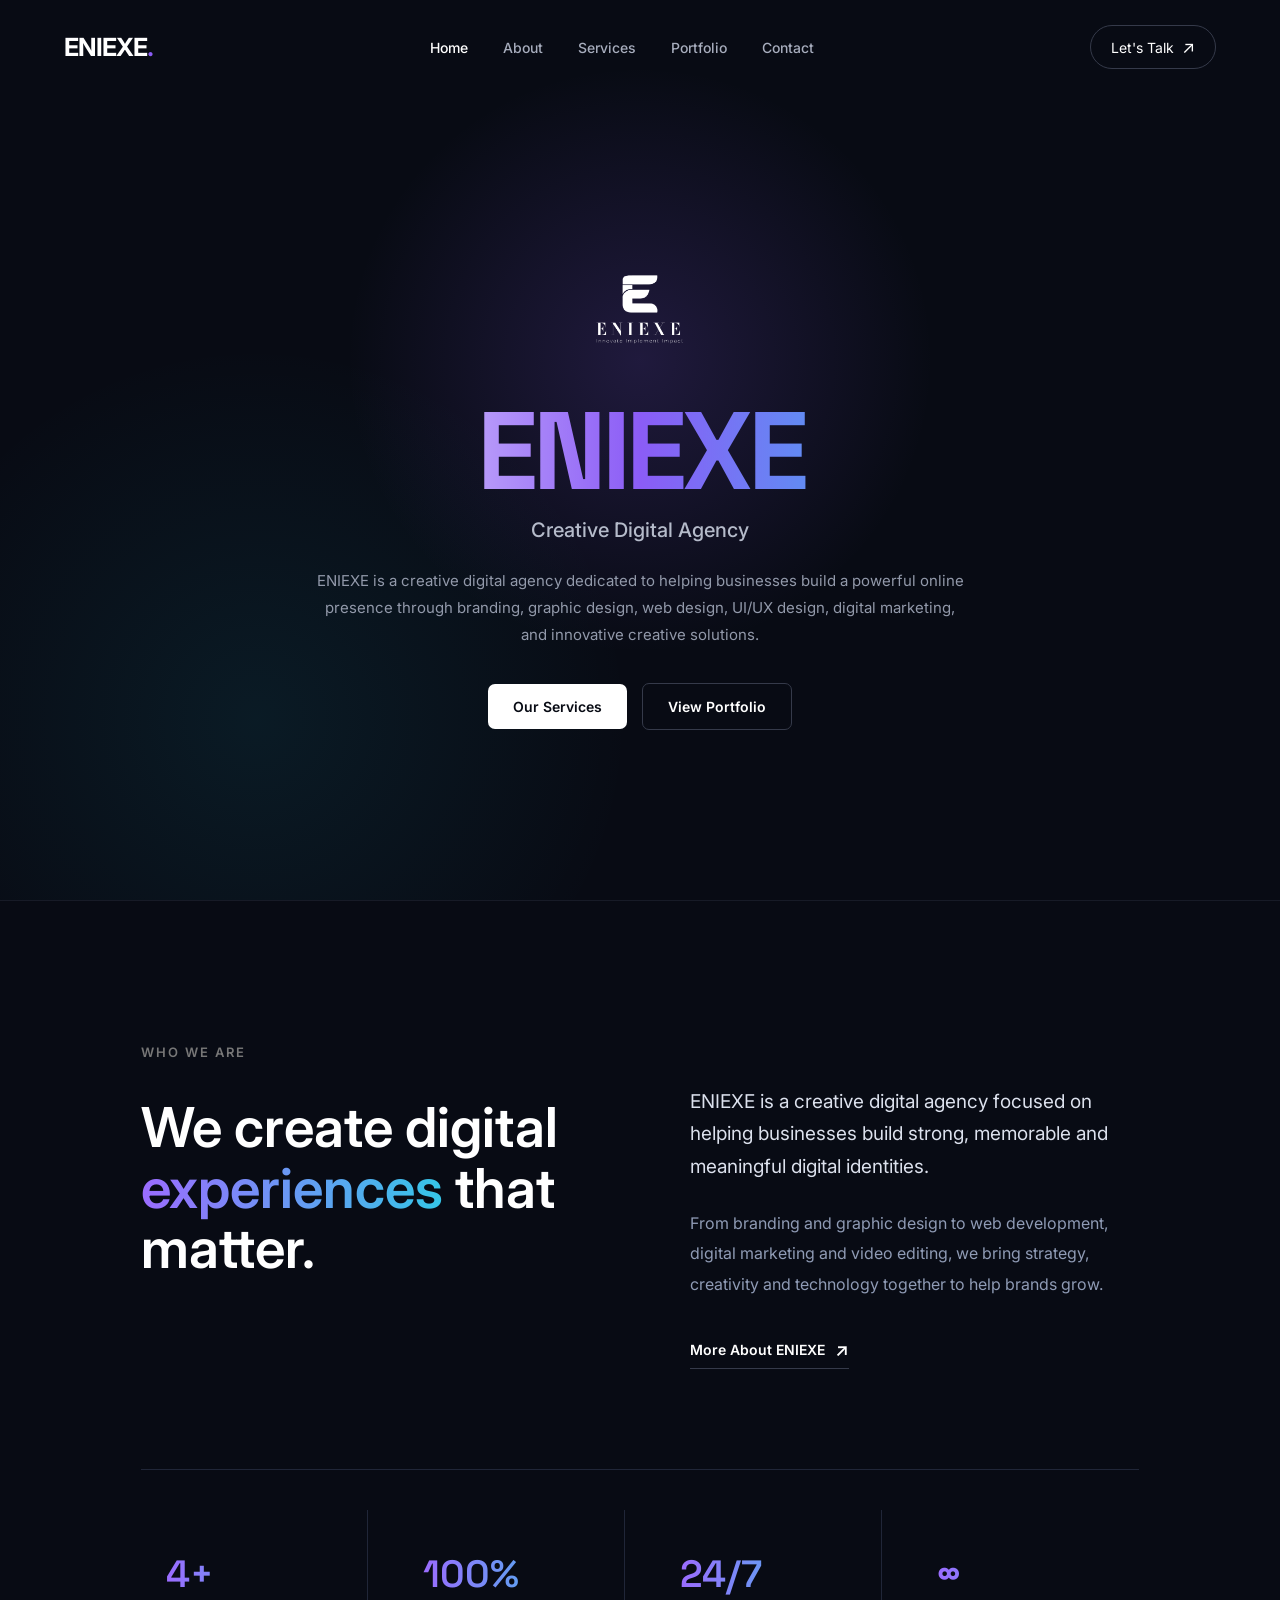
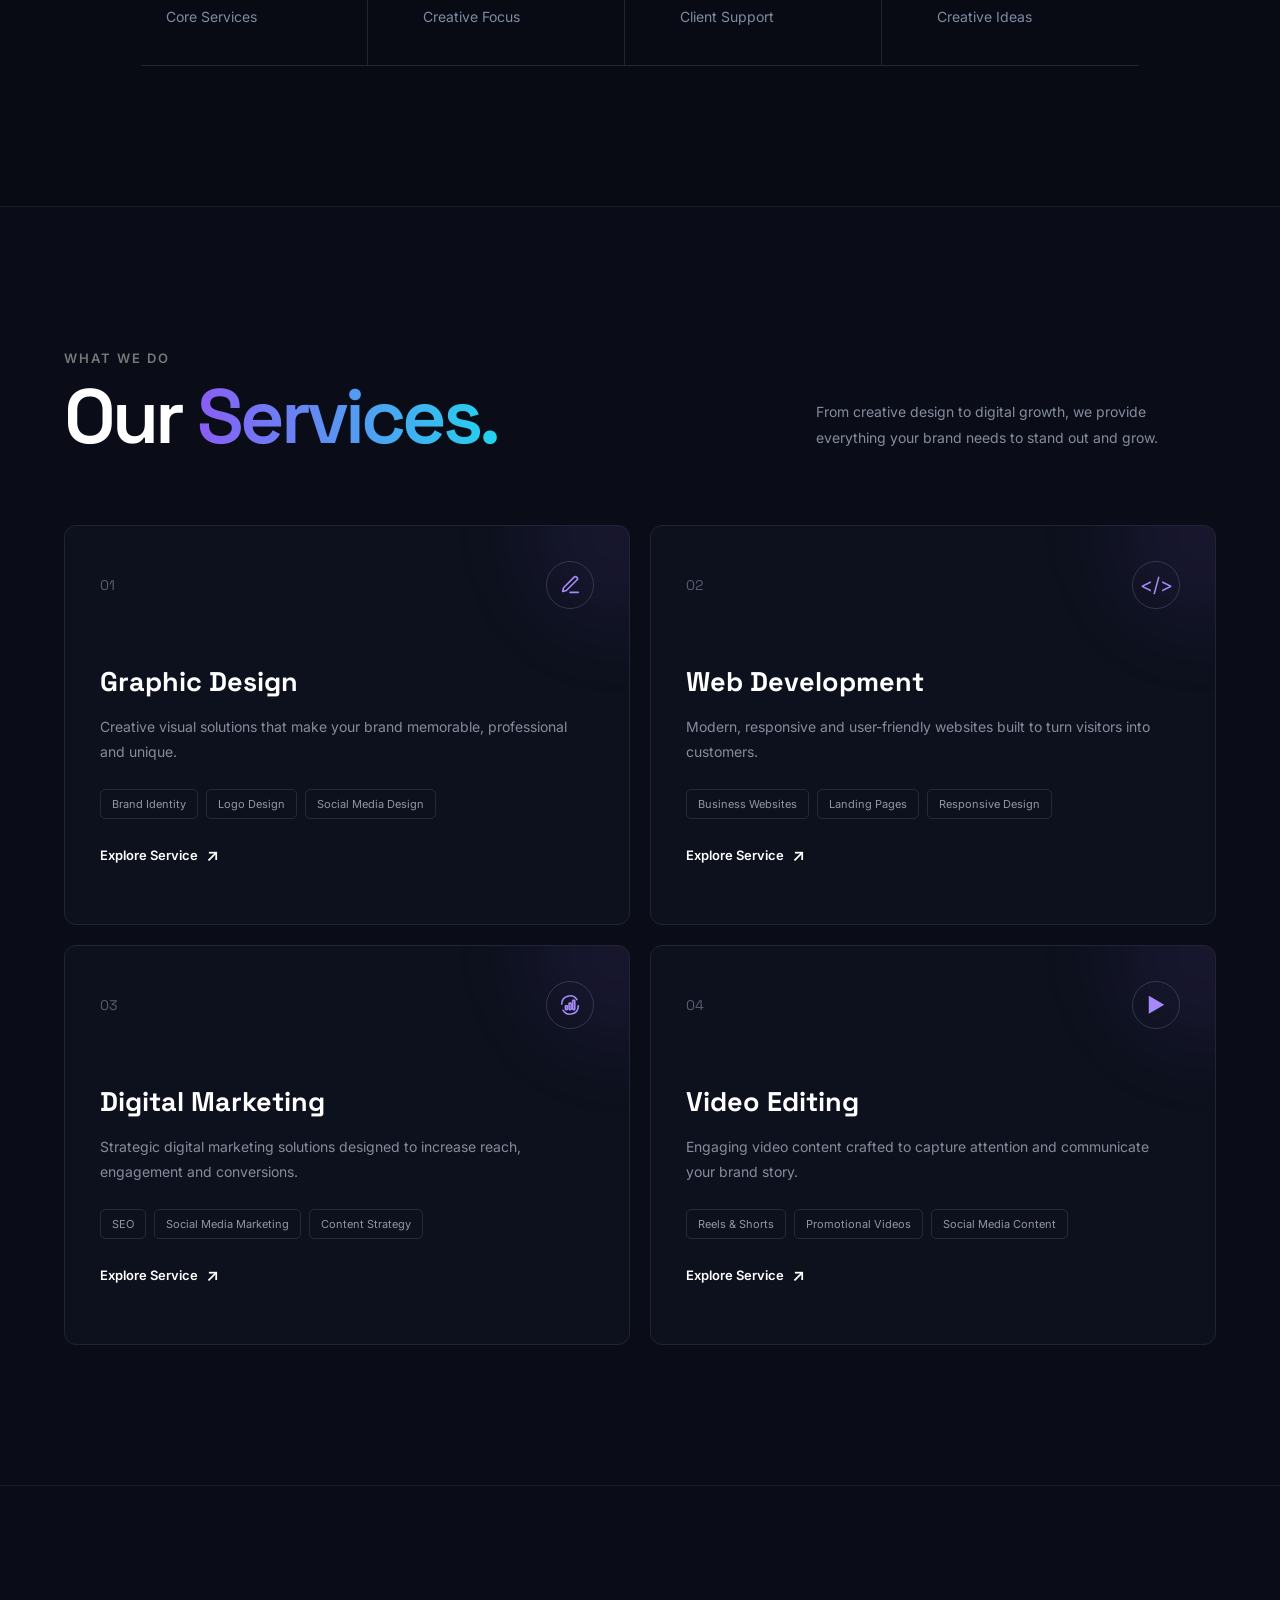
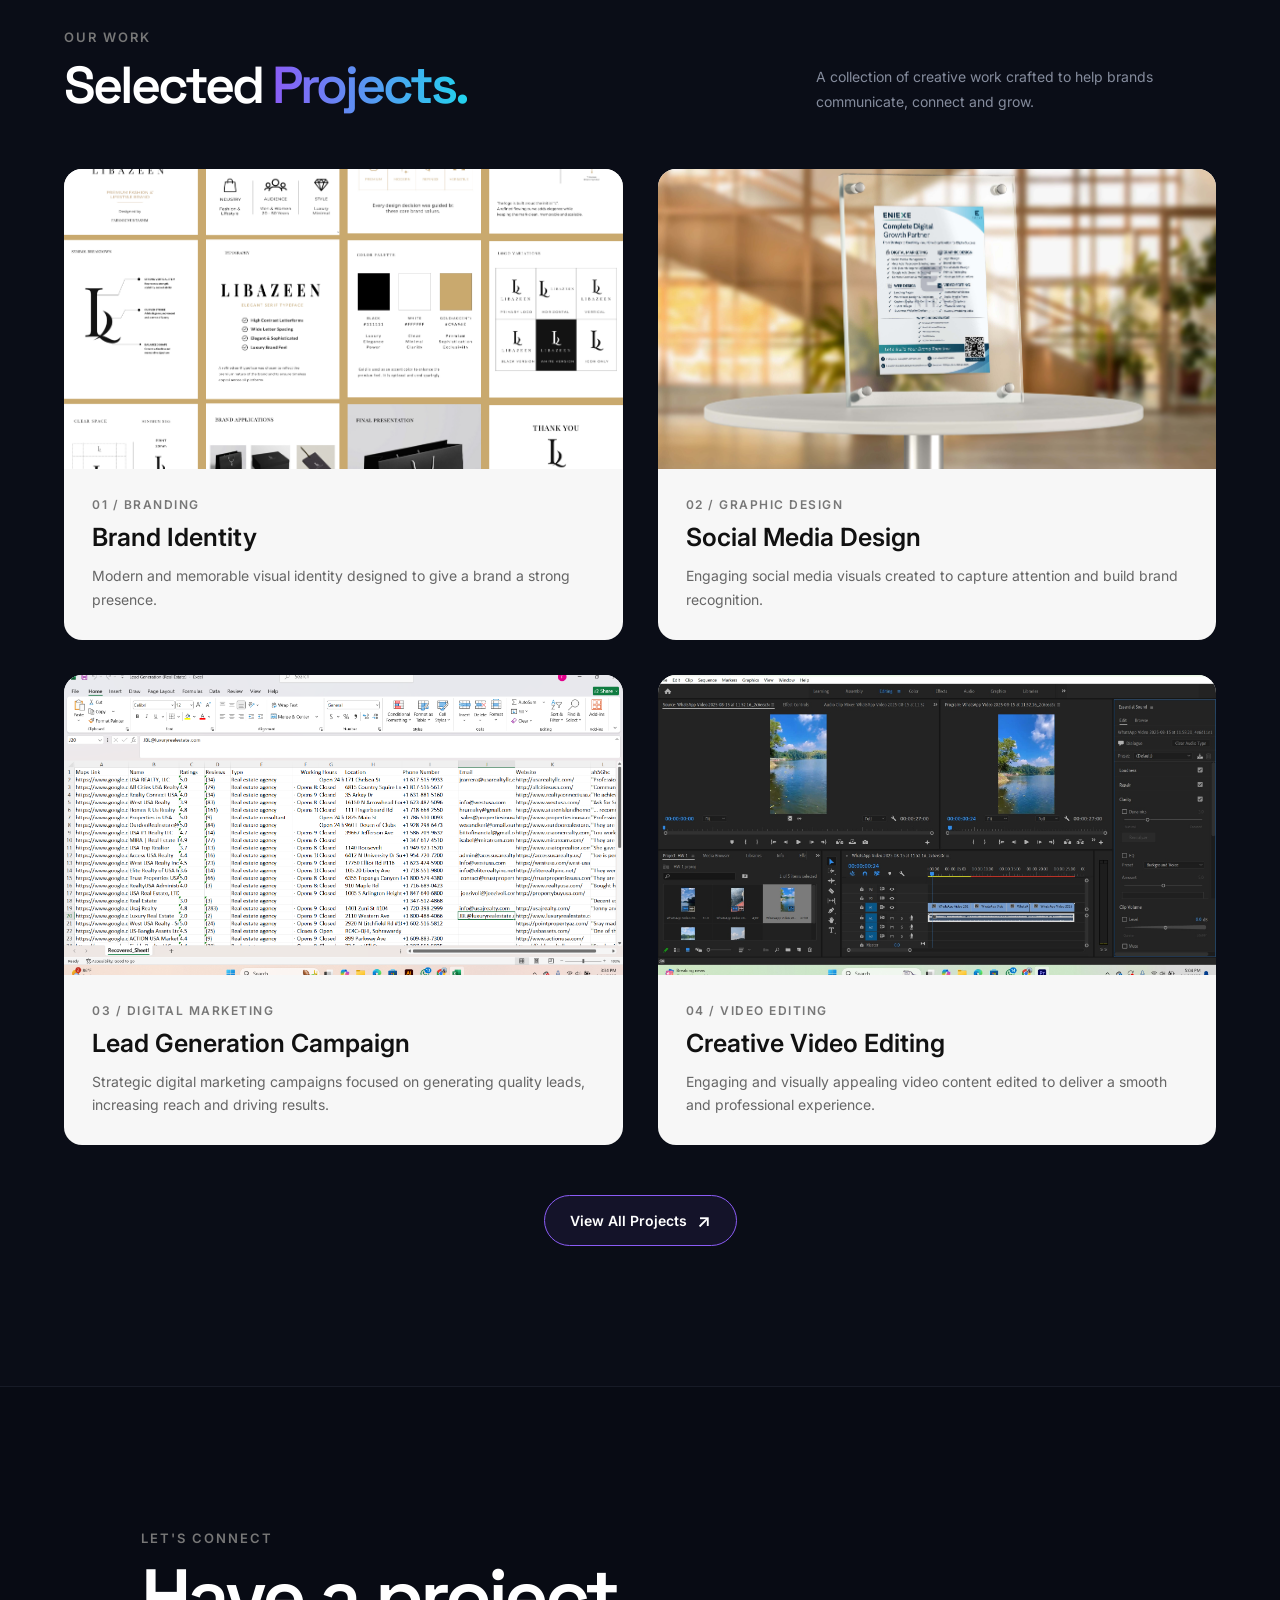
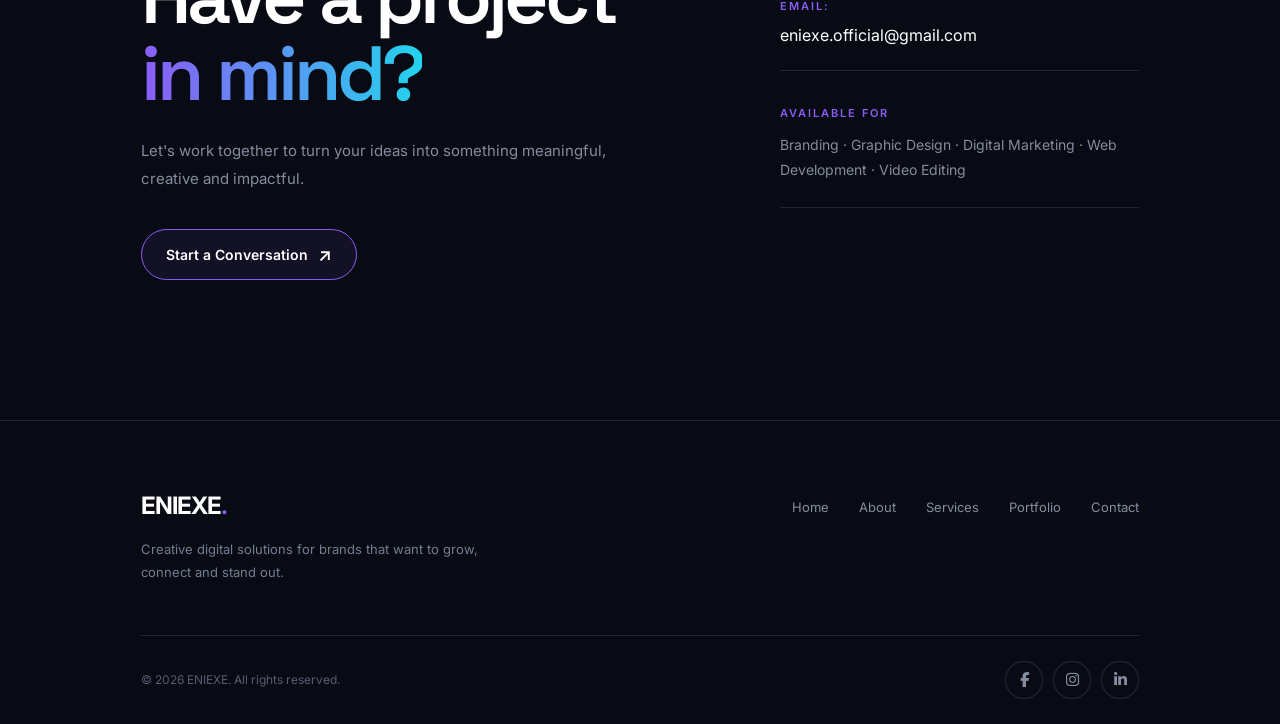
==== commit 936d0c3c: "Update social media links and icons" ====
--- a/index.html
+++ b/index.html
@@ -18,6 +18,11 @@
     <!-- CSS -->
     <link rel="stylesheet" href="css/style.css">
     <link rel="stylesheet" href="css/responsive.css">
+    <link
+    rel="stylesheet"
+    href="https://cdnjs.cloudflare.com/ajax/libs/font-awesome/6.5.2/css/all.min.css"
+>
+
 </head>
 
 <body>
@@ -626,7 +631,7 @@
 
 </section>
 
-<!-- ============CONTACT SECTION ============== -->
+<!-- ============ CONTACT SECTION ============== -->
 
 <section class="contact-section" id="contact">
 
@@ -646,7 +651,7 @@
                 something meaningful, creative and impactful.
             </p>
 
-            <a href="mailto:hello@eniece.com" class="contact-button">
+            <a href="mailto:eniexe.official@gmail.com" class="contact-button">
                 Start a Conversation
                 <span>↗</span>
             </a>
@@ -658,17 +663,22 @@
 
             <div class="contact-item">
                 <span>EMAIL:</span>
-                <a href="mailto:hello@eniece.com">
-                  eniexe.official@gmail.com
+
+                <a href="mailto:eniexe.official@gmail.com">
+                    eniexe.official@gmail.com
                 </a>
             </div>
 
+
             <div class="contact-item">
+
                 <span>AVAILABLE FOR</span>
+
                 <p>
                     Branding · Graphic Design · Digital Marketing ·
                     Web Development · Video Editing
                 </p>
+
             </div>
 
         </div>
@@ -676,6 +686,7 @@
     </div>
 
 </section>
+
 
 <!-- =========================
      FOOTER
@@ -685,30 +696,42 @@
 
     <div class="footer-container">
 
+        <!-- Footer Brand -->
+
         <div class="footer-brand">
-            <a href="#" class="brand">
-                ENI<span>EXE</span>
+
+            <a href="index.html" class="brand">
+                ENIEXE<span>.</span>
             </a>
 
             <p>
                 Creative digital solutions for brands
                 that want to grow, connect and stand out.
             </p>
-        </div>
-
+
+        </div>
+
+
+        <!-- Footer Links -->
 
         <div class="footer-links">
 
-            <a href="#home">Home</a>
+            <a href="index.html">Home</a>
+
             <a href="#about">About</a>
+
             <a href="#services">Services</a>
+
             <a href="#portfolio">Portfolio</a>
+
             <a href="#contact">Contact</a>
 
         </div>
 
     </div>
 
+
+    <!-- Footer Bottom -->
 
     <div class="footer-bottom">
 
@@ -716,24 +739,44 @@
             © 2026 ENIEXE. All rights reserved.
         </p>
 
-        <div class="footer-socials">
-
-            <a href="#" aria-label="Facebook">FB</a>
-            <a href="#" aria-label="Instagram">IG</a>
-            <a href="#" aria-label="LinkedIn">LI</a>
-
-        </div>
-
+
+        <!-- Social Links -->
+<div class="footer-socials">
+
+    <a
+        href="https://www.facebook.com/eniexeagency"
+        target="_blank"
+        rel="noopener noreferrer"
+        aria-label="Facebook"
+    >
+        <i class="fa-brands fa-facebook-f"></i>
+    </a>
+
+    <a
+        href="https://www.instagram.com/eni_exe/"
+        target="_blank"
+        rel="noopener noreferrer"
+        aria-label="Instagram"
+    >
+        <i class="fa-brands fa-instagram"></i>
+    </a>
+
+    <a
+        href="https://www.linkedin.com/company/eniexe/"
+        target="_blank"
+        rel="noopener noreferrer"
+        aria-label="LinkedIn"
+    >
+        <i class="fa-brands fa-linkedin-in"></i>
+    </a>
+
+</div>
     </div>
 
 </footer>
 <!-- ================= JAVASCRIPT ================= -->
 
 <script src="js/script.js"></script>
-    <!-- ================= JAVASCRIPT ================= -->
-
-    <script src="js/script.js"></script>
 
 </body>
-
 </html>
--- a/css/style.css
+++ b/css/style.css
@@ -1534,98 +1534,425 @@
     padding-top: 25px;
 
     border-top: 1px solid #202638;
-
     display: flex;
-
     justify-content: space-between;
-
     align-items: center;
 }
-
 .footer-bottom p {
     margin: 0;
-
     color: #555d70;
-
     font-size: 12px;
 }
-
-
 /* Social Links */
-
 .footer-socials {
     display: flex;
-
     align-items: center;
-
     gap: 10px;
 }
-
 .footer-socials a {
-    width: 34px;
-    height: 34px;
+    width: 38px;
+    height: 38px;
 
     display: flex;
-
     align-items: center;
     justify-content: center;
 
     border: 1px solid #292f40;
-
     border-radius: 50%;
 
     color: #858c9d;
 
-    font-size: 10px;
-
-    font-weight: 600;
+    font-size: 15px;
 
     transition: 0.3s ease;
 }
 
 .footer-socials a:hover {
     color: #ffffff;
-
     border-color: #8b5cf6;
-
     background: rgba(139, 92, 246, 0.08);
-}
-
-
-/* =========================
-   FOOTER RESPONSIVE
-========================= */
-
+
+    transform: translateY(-3px);
+}
+.footer-socials a:hover {
+    color: #ffffff;
+    border-color: #8b5cf6;
+    background: rgba(139, 92, 246, 0.08);
+}
+
+
+/* ====== FOOTER RESPONSIVEn ====== */
 @media (max-width: 768px) {
-
     .footer {
         padding-top: 60px;
     }
-
     .footer-container {
         width: 90%;
-
         flex-direction: column;
-
         gap: 35px;
-
         padding-bottom: 35px;
     }
-
     .footer-links {
         flex-wrap: wrap;
-
         gap: 18px;
     }
-
     .footer-bottom {
         width: 90%;
-
         flex-direction: column;
-
         align-items: flex-start;
-
         gap: 20px;
     }
+}
+/* ======== PORTFOLIO PAGE ============ */
+
+.portfolio-page {
+    padding: 190px 0 110px;
+
+    background:
+        radial-gradient(
+            circle at 70% 40%,
+            rgba(139, 92, 246, 0.12),
+            transparent 35%
+        ),
+        #080b14;
+
+    border-bottom: 1px solid #171b27;
+}
+
+.portfolio-page-container {
+    width: 78%;
+    max-width: 1200px;
+    margin: auto;
+}
+
+.portfolio-page h1 {
+    margin: 25px 0;
+
+    font-family: 'Space Grotesk', sans-serif;
+
+    font-size: clamp(55px, 7vw, 90px);
+
+    line-height: 1;
+
+    letter-spacing: -5px;
+
+    font-weight: 600;
+
+    color: #ffffff;
+}
+
+.portfolio-page h1 span {
+    background: linear-gradient(
+        90deg,
+        #8b5cf6,
+        #22d3ee
+    );
+
+    -webkit-background-clip: text;
+    -webkit-text-fill-color: transparent;
+}
+
+.portfolio-page p {
+    max-width: 600px;
+
+    color: #858c9d;
+
+    font-size: 15px;
+
+    line-height: 1.9;
+}
+
+
+
+/* =========================
+   PROJECTS
+========================= */
+
+.portfolio-projects {
+    padding: 120px 0;
+
+    background: #0a0d17;
+}
+
+.portfolio-projects-container {
+    width: 78%;
+    max-width: 1200px;
+    margin: auto;
+}
+
+.project-item {
+    display: grid;
+
+    grid-template-columns: 1.1fr 0.9fr;
+
+    gap: 80px;
+
+    align-items: center;
+
+    margin-bottom: 120px;
+}
+
+.project-item:last-child {
+    margin-bottom: 0;
+}
+
+.project-item.reverse {
+    grid-template-columns: 0.9fr 1.1fr;
+}
+
+.project-item.reverse .project-image {
+    order: 2;
+}
+
+.project-item.reverse .project-content {
+    order: 1;
+}
+
+
+
+/* Project Image */
+
+.project-image {
+    width: 100%;
+    height: 430px;
+
+    overflow: hidden;
+
+    border-radius: 16px;
+
+    border: 1px solid #202638;
+
+    background: #0d111d;
+}
+
+.project-image img {
+    width: 100%;
+    height: 100%;
+
+    display: block;
+
+    object-fit: cover;
+
+    transition: transform 0.5s ease;
+}
+
+.project-item:hover .project-image img {
+    transform: scale(1.04);
+}
+
+
+
+/* Project Content */
+
+.project-content > span {
+    display: block;
+
+    margin-bottom: 18px;
+
+    color: #8b5cf6;
+
+    font-size: 11px;
+
+    font-weight: 600;
+
+    letter-spacing: 2px;
+}
+
+.project-content h2 {
+    margin: 0 0 20px;
+
+    font-family: 'Space Grotesk', sans-serif;
+
+    font-size: 40px;
+
+    line-height: 1.1;
+
+    letter-spacing: -2px;
+
+    font-weight: 600;
+
+    color: #ffffff;
+}
+
+.project-content p {
+    max-width: 480px;
+
+    margin: 0 0 25px;
+
+    color: #858c9d;
+
+    font-size: 14px;
+
+    line-height: 1.9;
+}
+
+
+
+/* Project Tags */
+
+.project-tags {
+    display: flex;
+
+    flex-wrap: wrap;
+
+    gap: 8px;
+}
+
+.project-tags span {
+    padding: 8px 12px;
+
+    border: 1px solid #292f40;
+
+    border-radius: 5px;
+
+    color: #8f96a7;
+
+    font-size: 11px;
+}
+
+
+
+/* =========================
+   PORTFOLIO CTA
+========================= */
+
+.portfolio-cta {
+    padding: 130px 0;
+
+    background: #080b14;
+
+    border-top: 1px solid #171b27;
+}
+
+.portfolio-cta-container {
+    width: 78%;
+    max-width: 1200px;
+
+    margin: auto;
+
+    text-align: center;
+}
+
+.portfolio-cta h2 {
+    margin: 20px auto 35px;
+
+    max-width: 800px;
+
+    font-family: 'Space Grotesk', sans-serif;
+
+    font-size: clamp(45px, 6vw, 70px);
+
+    line-height: 1;
+
+    letter-spacing: -4px;
+
+    font-weight: 600;
+
+    color: #ffffff;
+}
+
+.portfolio-cta h2 span {
+    background: linear-gradient(
+        90deg,
+        #8b5cf6,
+        #22d3ee
+    );
+
+    -webkit-background-clip: text;
+    -webkit-text-fill-color: transparent;
+}
+
+
+
+/* =========================
+   RESPONSIVE
+========================= */
+
+@media (max-width: 768px) {
+
+    .portfolio-page {
+        padding: 150px 0 80px;
+    }
+
+    .portfolio-page-container,
+    .portfolio-projects-container,
+    .portfolio-cta-container {
+        width: 90%;
+    }
+
+    .portfolio-page h1 {
+        font-size: 55px;
+        letter-spacing: -3px;
+    }
+    .portfolio-projects {
+        padding: 80px 0;
+    }
+    .project-item,
+    .project-item.reverse {
+        grid-template-columns: 1fr;
+        gap: 35px;
+        margin-bottom: 80px;
+    }
+    .project-item.reverse .project-image {
+        order: 1;
+    }
+    .project-item.reverse .project-content {
+        order: 2;
+    }
+    .project-image {
+        height: 300px;
+    }
+    .project-content h2 {
+        font-size: 32px;
+    }
+    .portfolio-cta {
+        padding: 90px 0;
+    }
+    .portfolio-cta h2 {
+        font-size: 45px;
+    }
+}
+/* =========================
+   MOBILE NAVIGATION
+========================= */
+
+@media (max-width: 768px) {
+
+    .nav-menu.mobile-active {
+
+        display: flex;
+
+        position: absolute;
+
+        top: 75px;
+        left: 5%;
+        right: 5%;
+
+        width: 90%;
+
+        padding: 25px;
+
+        flex-direction: column;
+
+        align-items: center;
+
+        gap: 22px;
+
+        background: #0d111d;
+
+        border: 1px solid #292f40;
+
+        border-radius: 12px;
+
+        box-shadow: 0 20px 50px rgba(0, 0, 0, 0.35);
+    }
+
+    .nav-menu.mobile-active a {
+        color: #a7adbd;
+    }
+
+    .nav-menu.mobile-active a:hover {
+        color: #ffffff;
+    }
 
 }
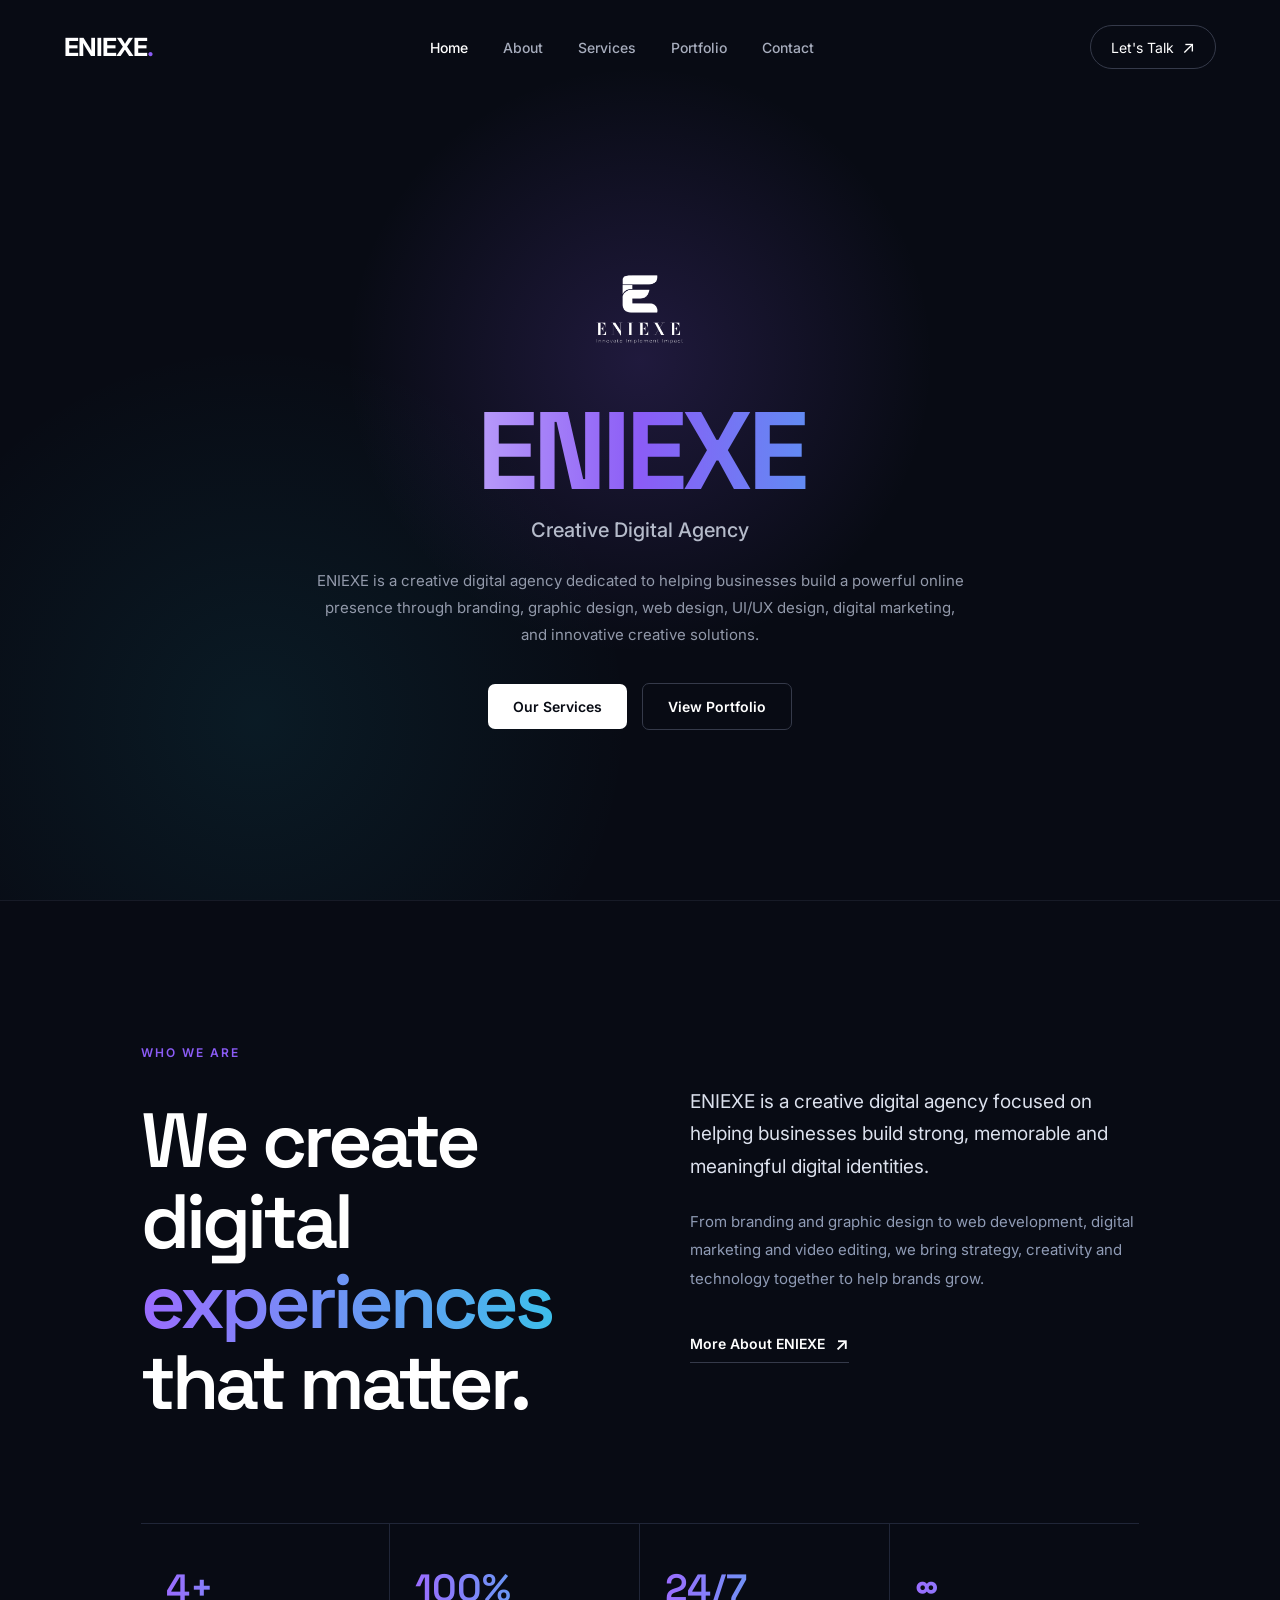
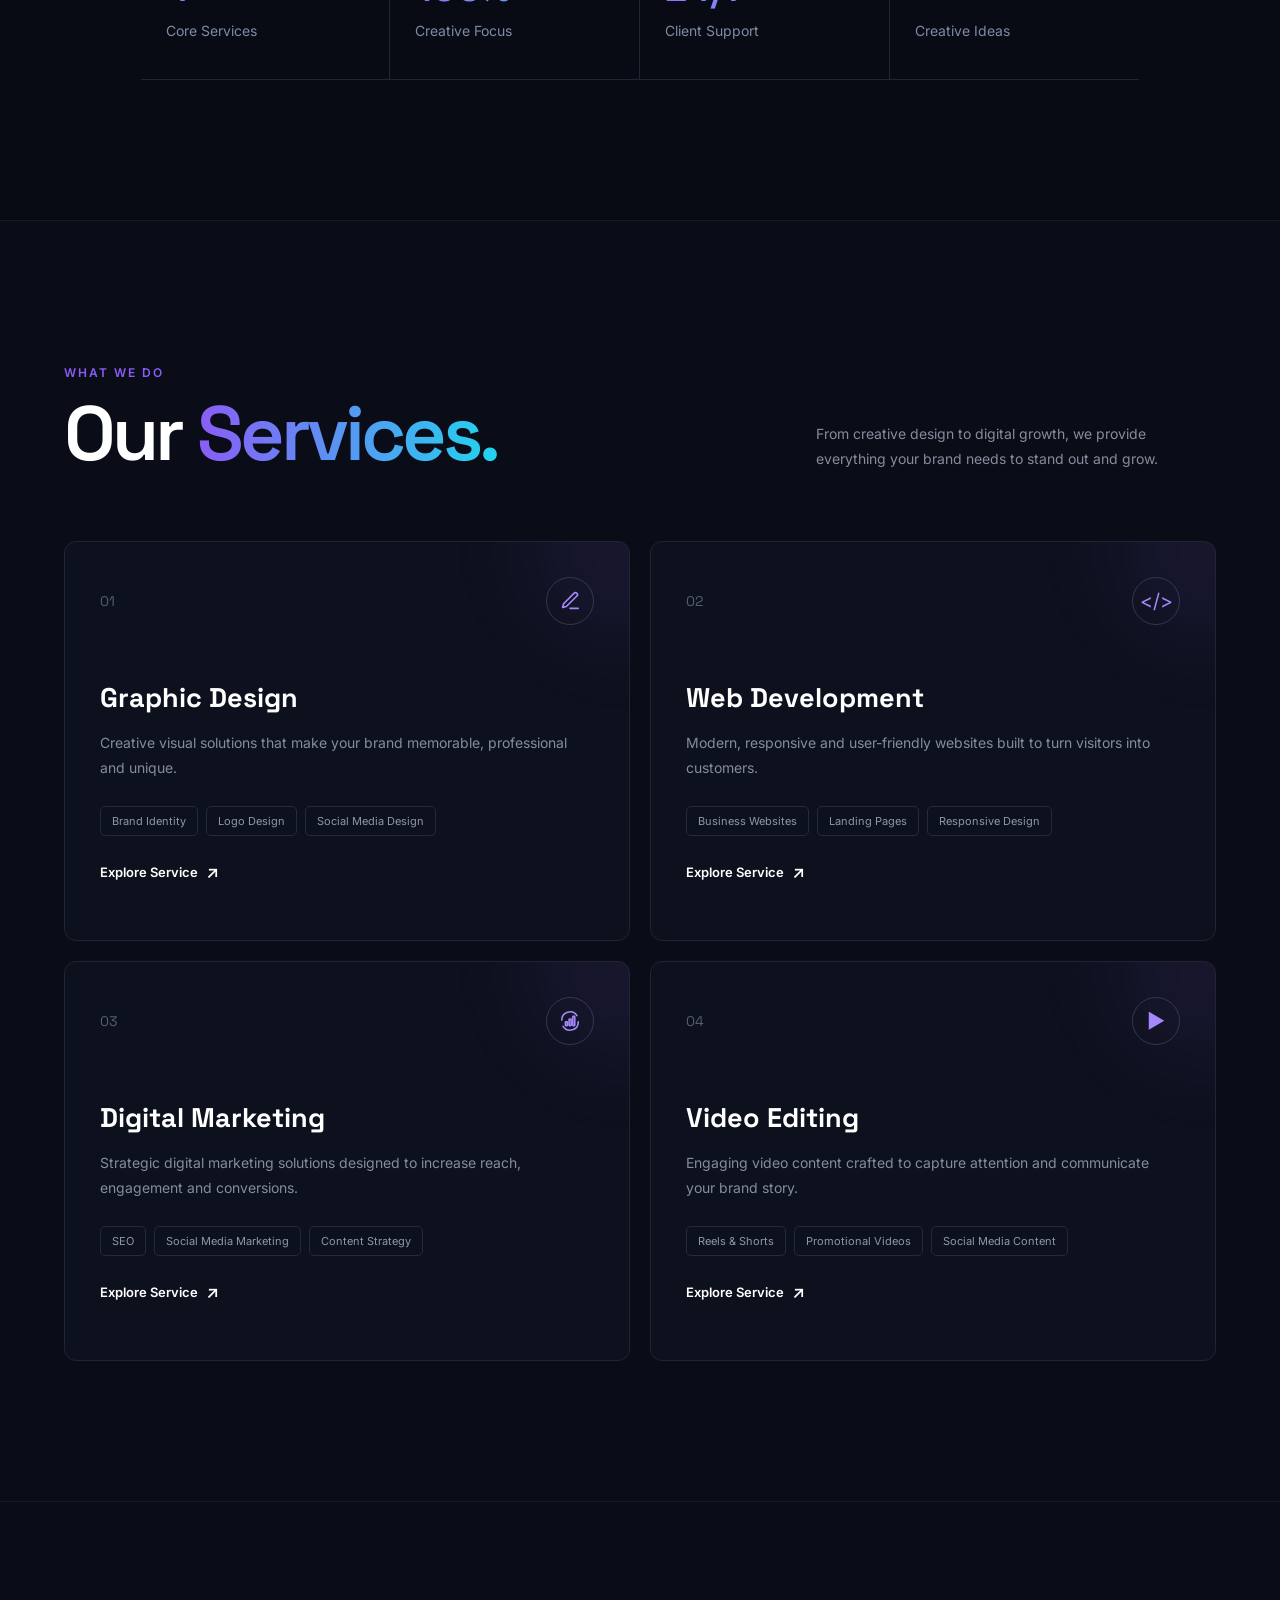
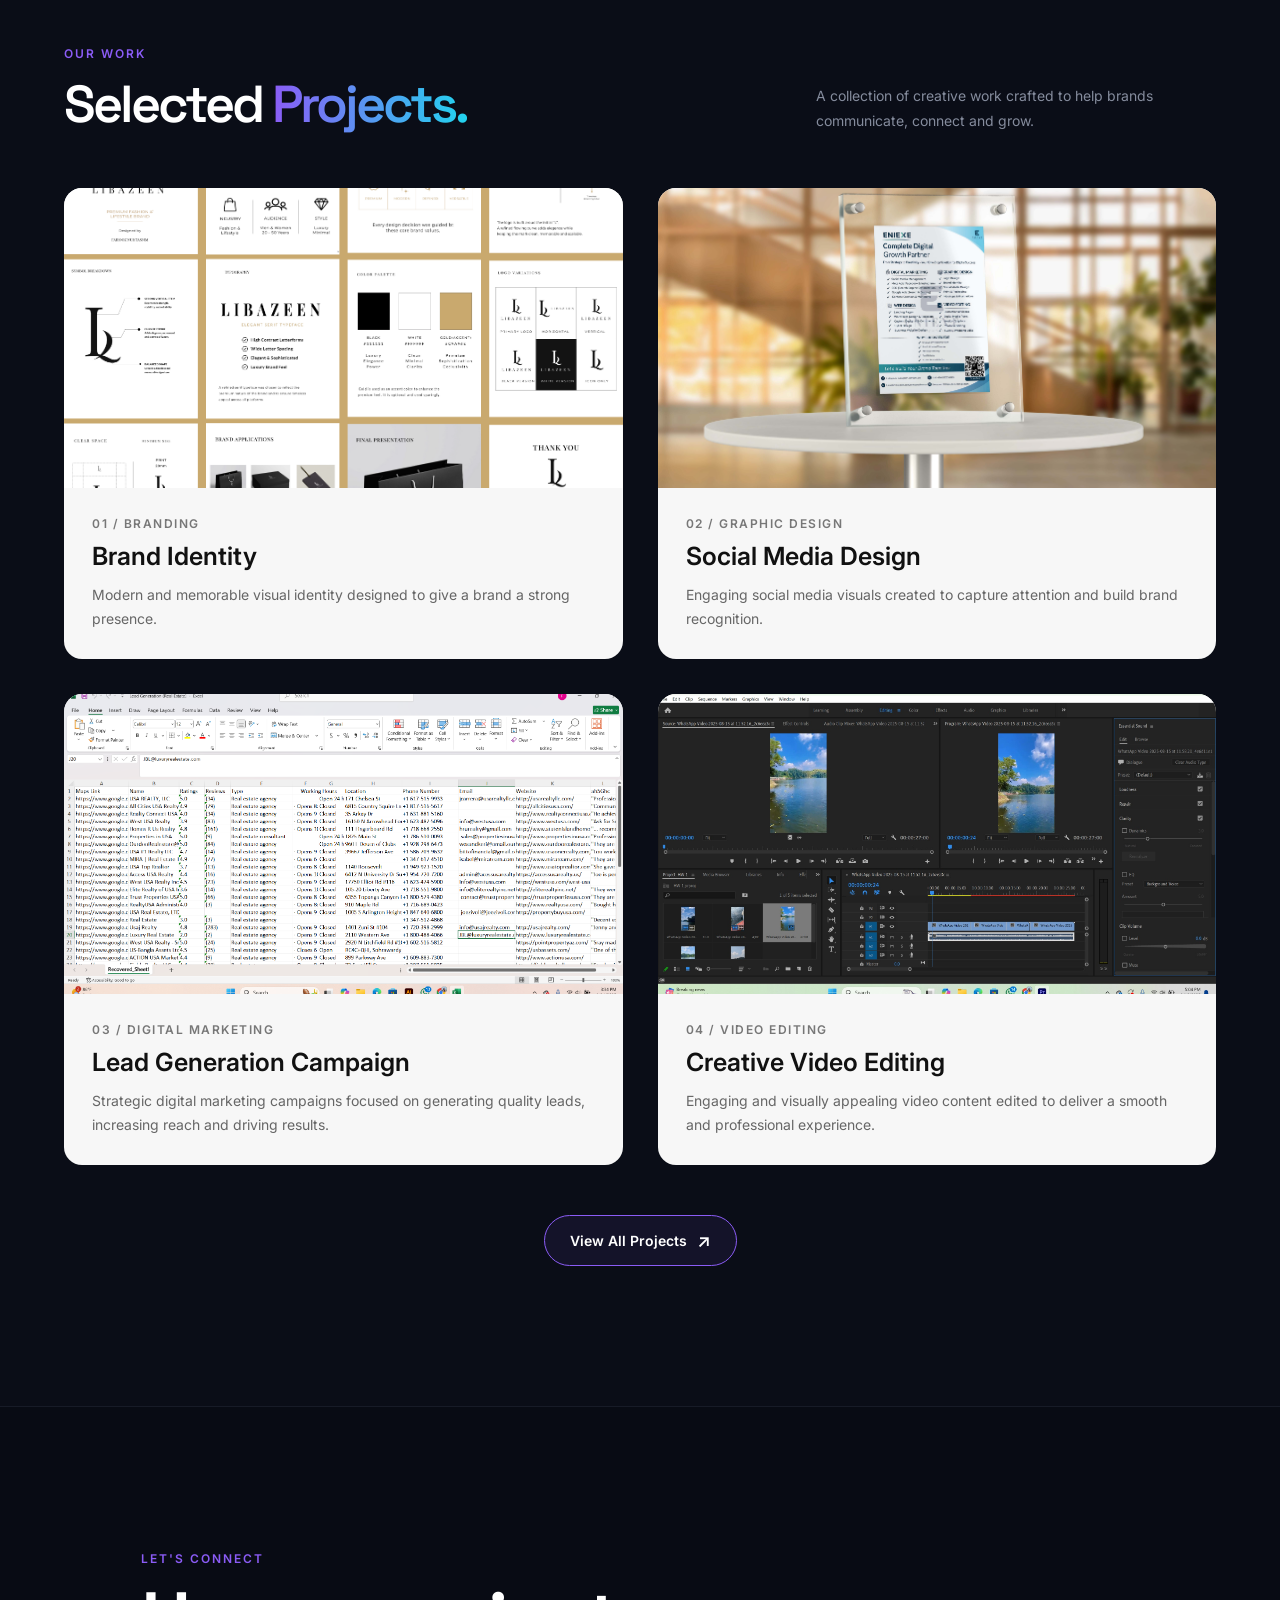
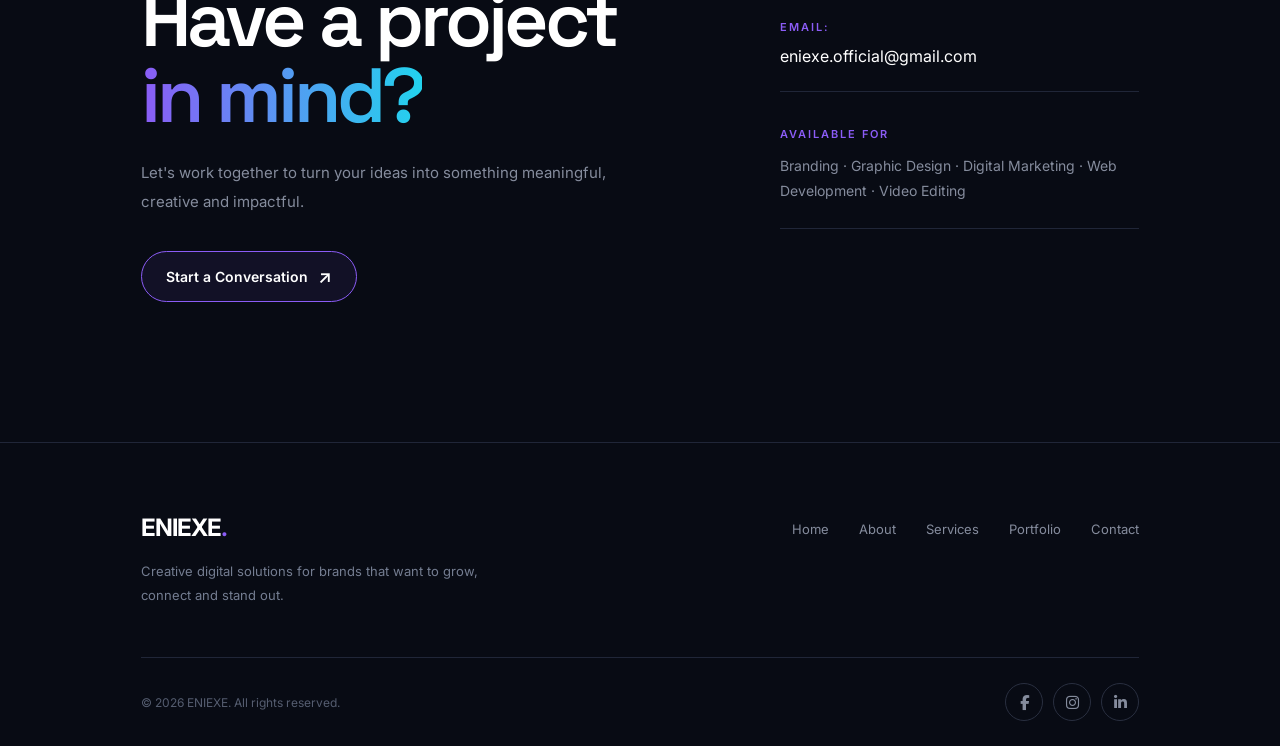
==== commit d3bc557a: "Add mobile navigation" ====
--- a/index.html
+++ b/index.html
@@ -777,6 +777,13 @@
 <!-- ================= JAVASCRIPT ================= -->
 
 <script src="js/script.js"></script>
-
+<script>
+    const menuToggle = document.querySelector(".menu-toggle");
+    const navMenu = document.querySelector(".nav-menu");
+
+    menuToggle.addEventListener("click", () => {
+        navMenu.classList.toggle("mobile-active");
+    });
+</script>
 </body>
 </html>
--- a/css/style.css
+++ b/css/style.css
@@ -1,3 +1,8 @@
+/* =========================================================
+   ENIEXE — GLOBAL STYLESHEET
+   ========================================================= */
+
+
 /* =========================
    RESET
 ========================= */
@@ -22,6 +27,10 @@
 a {
     text-decoration: none;
     color: inherit;
+}
+
+img {
+    max-width: 100%;
 }
 
 
@@ -53,8 +62,6 @@
 
 .brand {
     color: #ffffff;
-    text-decoration: none;
-
     font-size: 25px;
     font-weight: 700;
     letter-spacing: -1px;
@@ -75,11 +82,8 @@
 
 .nav-menu a {
     color: #a7adbd;
-    text-decoration: none;
-
     font-size: 14px;
     font-weight: 500;
-
     transition: 0.3s ease;
 }
 
@@ -99,7 +103,6 @@
     padding: 11px 20px;
 
     color: #ffffff;
-    text-decoration: none;
 
     border: 1px solid #353a4a;
     border-radius: 30px;
@@ -120,7 +123,7 @@
 }
 
 
-/* Mobile Menu */
+/* Mobile Menu Button */
 
 .menu-toggle {
     display: none;
@@ -132,6 +135,24 @@
     font-size: 25px;
 
     cursor: pointer;
+}
+
+
+/* =========================
+   COMMON SECTION LABEL
+========================= */
+
+.section-label {
+    display: inline-block;
+
+    margin-bottom: 15px;
+
+    color: #8b5cf6;
+
+    font-size: 12px;
+    font-weight: 600;
+
+    letter-spacing: 2px;
 }
 
 
@@ -166,9 +187,6 @@
         #080b14;
 }
 
-
-/* Hero Content */
-
 .hero-content {
     width: 90%;
     max-width: 850px;
@@ -180,7 +198,7 @@
 }
 
 
-/* Logo */
+/* Hero Logo */
 
 .logo {
     width: 120px;
@@ -191,7 +209,7 @@
 }
 
 
-/* Main Heading */
+/* Hero Heading */
 
 .hero h1 {
     font-family: 'Space Grotesk', sans-serif;
@@ -218,11 +236,10 @@
 }
 
 
-/* Subtitle */
+/* Hero Subtitle */
 
 .hero h3 {
     font-size: 20px;
-
     font-weight: 500;
 
     color: #b5bbca;
@@ -231,7 +248,7 @@
 }
 
 
-/* Description */
+/* Hero Description */
 
 .hero p {
     max-width: 650px;
@@ -241,7 +258,6 @@
     color: #9299aa;
 
     font-size: 15px;
-
     line-height: 1.8;
 }
 
@@ -254,7 +270,6 @@
     display: flex;
 
     justify-content: center;
-
     align-items: center;
 
     gap: 15px;
@@ -264,7 +279,6 @@
     display: inline-flex;
 
     align-items: center;
-
     justify-content: center;
 
     padding: 14px 25px;
@@ -272,18 +286,16 @@
     border-radius: 7px;
 
     font-size: 14px;
-
     font-weight: 600;
 
     transition: 0.3s ease;
 }
 
 
-/* First Button */
+/* Primary Button */
 
 .buttons a:first-child {
     background: #ffffff;
-
     color: #080b14;
 }
 
@@ -295,120 +307,70 @@
 }
 
 
-/* Second Button */
+/* Secondary Button */
 
 .buttons a:last-child {
     border: 1px solid #353a4a;
-
     color: #ffffff;
 }
 
 .buttons a:last-child:hover {
     border-color: #8b5cf6;
-
     background: rgba(139, 92, 246, 0.08);
 }
 
 
-/* =========================
-   RESPONSIVE
-========================= */
-
-@media (max-width: 768px) {
-
-    .nav-menu,
-    .nav-button {
-        display: none;
-    }
-
-    .menu-toggle {
-        display: block;
-    }
-
-    .hero {
-        min-height: 100vh;
-    }
-
-    .hero h1 {
-        font-size: 60px;
-
-        letter-spacing: -3px;
-    }
-
-    .hero h3 {
-        font-size: 17px;
-    }
-
-    .hero p {
-        font-size: 14px;
-    }
-
-    .buttons {
-        flex-direction: column;
-    }
-
-    .buttons a {
-        width: 200px;
-    }
-}
 /* =========================
    ABOUT SECTION
 ========================= */
 
 .about-section {
     padding: 140px 0;
+
     background: #080b14;
+
     border-top: 1px solid #171b27;
 }
 
 .about-container {
-    width: 90%;
+    width: 78%;
     max-width: 1200px;
+
     margin: auto;
 
     display: grid;
+
     grid-template-columns: 1fr 1fr;
+
     gap: 100px;
 }
 
 
-/* Section Label */
-
-.section-label {
-    display: inline-block;
-
-    color: #8b5cf6;
-
-    font-size: 12px;
+/* About Left */
+
+.about-left h2 {
+    margin-top: 25px;
+
+    font-family: 'Space Grotesk', sans-serif;
+
+    font-size: clamp(50px, 6vw, 80px);
+
+    line-height: 1.05;
+
     font-weight: 600;
 
-    letter-spacing: 2px;
-
-    margin-bottom: 25px;
-}
-
-
-/* Heading */
-
-.about-heading h2 {
-    font-family: 'Space Grotesk', sans-serif;
-
-    font-size: clamp(50px, 6vw, 80px);
-
-    line-height: 1;
-
     letter-spacing: -4px;
 
-    font-weight: 600;
-}
-
-.about-heading h2 span {
+    color: #ffffff;
+}
+
+.about-left h2 span {
     display: block;
 
     background: linear-gradient(
         90deg,
-        #8b5cf6,
-        #22d3ee
+        #9b6cff,
+        #35c6e8
     );
 
     -webkit-background-clip: text;
@@ -416,28 +378,26 @@
 }
 
 
-/* About Content */
-
-.about-content {
-    padding-top: 40px;
-}
-
-.about-content p {
-    color: #8f96a8;
+/* About Right */
+
+.about-right {
+    padding-top: 45px;
+}
+
+.about-right p {
+    color: #8f9bb5;
 
     font-size: 15px;
-
     line-height: 1.9;
 
     margin-bottom: 25px;
 }
 
-.about-content .about-intro {
-    color: #ffffff;
-
-    font-size: 20px;
-
-    line-height: 1.6;
+.about-right .about-intro {
+    color: #dce1ed;
+
+    font-size: 19px;
+    line-height: 1.7;
 }
 
 
@@ -447,7 +407,6 @@
     display: inline-flex;
 
     align-items: center;
-
     gap: 10px;
 
     margin-top: 15px;
@@ -455,7 +414,6 @@
     color: #ffffff;
 
     font-size: 14px;
-
     font-weight: 600;
 
     border-bottom: 1px solid #353a4a;
@@ -465,109 +423,96 @@
     transition: 0.3s ease;
 }
 
+.about-link span {
+    font-size: 18px;
+}
+
 .about-link:hover {
-    color: #8b5cf6;
-
-    border-color: #8b5cf6;
-}
-
-.about-link span {
-    font-size: 17px;
+    color: #9b6cff;
+    border-color: #9b6cff;
 }
 
 
 /* =========================
-   STATS
+   ABOUT STATS
 ========================= */
 
 .about-stats {
-    width: 90%;
+    width: 78%;
     max-width: 1200px;
 
     margin: 100px auto 0;
 
-    padding-top: 40px;
-
-    border-top: 1px solid #202431;
-
     display: grid;
 
     grid-template-columns: repeat(4, 1fr);
 
-    gap: 30px;
+    border-top: 1px solid #202638;
+    border-bottom: 1px solid #202638;
+}
+
+.stat {
+    padding: 40px 25px;
+
+    border-right: 1px solid #202638;
+}
+
+.stat:last-child {
+    border-right: none;
 }
 
 .stat h3 {
+    margin: 0 0 10px;
+
     font-family: 'Space Grotesk', sans-serif;
 
-    font-size: 42px;
-
+    font-size: 38px;
     font-weight: 600;
 
-    margin-bottom: 8px;
+    background: linear-gradient(
+        90deg,
+        #9b6cff,
+        #35c6e8
+    );
+
+    -webkit-background-clip: text;
+    -webkit-text-fill-color: transparent;
 }
 
 .stat p {
-    color: #747b8d;
-
-    font-size: 13px;
-}
-
-
-/* =========================
-   ABOUT RESPONSIVE
-========================= */
-
-@media (max-width: 768px) {
-
-    .about-section {
-        padding: 100px 0;
-    }
-
-    .about-container {
-        grid-template-columns: 1fr;
-
-        gap: 20px;
-    }
-
-    .about-heading h2 {
-        font-size: 55px;
-    }
-
-    .about-content {
-        padding-top: 10px;
-    }
-
-    .about-stats {
-        grid-template-columns: repeat(2, 1fr);
-
-        margin-top: 70px;
-    }
-
-}
+    margin: 0;
+
+    color: #7f8ba5;
+
+    font-size: 14px;
+}
+
+
 /* =========================
    SERVICES SECTION
 ========================= */
 
 .services-section {
     padding: 140px 0;
+
     background: #0a0d17;
+
     border-top: 1px solid #171b27;
 }
 
 .services-container {
     width: 90%;
     max-width: 1200px;
+
     margin: auto;
 }
 
 
-/* =========================
-   SERVICES HEADING
-========================= */
+/* Services Heading */
 
 .services-heading {
     display: flex;
+
     justify-content: space-between;
     align-items: flex-end;
 
@@ -605,16 +550,11 @@
     color: #858c9d;
 
     font-size: 14px;
-
     line-height: 1.8;
-
-    margin-bottom: 5px;
-}
-
-
-/* =========================
-   SERVICES GRID
-========================= */
+}
+
+
+/* Services Grid */
 
 .services-grid {
     display: grid;
@@ -625,21 +565,18 @@
 }
 
 
-/* =========================
-   SERVICE CARD
-========================= */
+/* Service Card */
 
 .service-card {
     position: relative;
 
+    min-height: 400px;
+
     padding: 35px;
 
-    min-height: 400px;
-
     background: #0d111d;
 
     border: 1px solid #202533;
-
     border-radius: 12px;
 
     overflow: hidden;
@@ -681,15 +618,12 @@
 }
 
 
-/* =========================
-   CARD TOP
-========================= */
+/* Service Top */
 
 .service-top {
     display: flex;
 
     align-items: center;
-
     justify-content: space-between;
 
     margin-bottom: 55px;
@@ -702,6 +636,9 @@
 
     font-size: 14px;
 }
+
+
+/* Service Icon */
 
 .service-icon {
     width: 48px;
@@ -713,7 +650,6 @@
     justify-content: center;
 
     border: 1px solid #303646;
-
     border-radius: 50%;
 
     color: #a78bfa;
@@ -733,293 +669,109 @@
     transform: rotate(10deg);
 }
 
-
-/* =========================
-   CARD CONTENT
-========================= */
-
-.service-card h3 {
-    font-family: 'Space Grotesk', sans-serif;
-
-    font-size: 27px;
-
-    margin-bottom: 15px;
-}
-
-.service-card > p {
-    color: #858c9d;
-
-    font-size: 14px;
-
-    line-height: 1.8;
-
-    max-width: 470px;
-
-    margin-bottom: 25px;
-}
-
-
-/* =========================
-   SERVICE LIST
-========================= */
-
-.service-list {
-    display: flex;
-
-    flex-wrap: wrap;
-
-    gap: 8px;
-
-    margin-bottom: 25px;
-}
-
-.service-list span {
-    padding: 7px 11px;
-
-    border: 1px solid #242a38;
-
-    border-radius: 5px;
-
-    color: #8f96a7;
-
-    font-size: 11px;
-}
-
-
-/* =========================
-   SERVICE LINK
-========================= */
-
-.service-link {
-    display: inline-flex;
-
-    align-items: center;
-
-    gap: 8px;
-
-    color: #ffffff;
-
-    font-size: 13px;
-
-    font-weight: 600;
-
-    transition: 0.3s ease;
-}
-
-.service-link span {
-    font-size: 17px;
-
-    transition: 0.3s ease;
-}
-
-.service-link:hover {
-    color: #a78bfa;
-}
-
-.service-link:hover span {
-    transform: translate(3px, -3px);
-}
-
-
-/* =========================
-   SERVICES RESPONSIVE
-========================= */
-
-@media (max-width: 768px) {
-
-    .services-section {
-        padding: 100px 0;
-    }
-
-    .services-heading {
-        flex-direction: column;
-
-        align-items: flex-start;
-
-        gap: 25px;
-    }
-
-    .services-heading h2 {
-        font-size: 55px;
-    }
-
-    .services-grid {
-        grid-template-columns: 1fr;
-    }
-
-    .service-card {
-        min-height: auto;
-
-        padding: 28px;
-    }
-}
-.service-icon svg {
-    width: 21px;
-    height: 21px;
-    display: block;
-}
 .service-icon svg {
     width: 22px;
     height: 22px;
+
     display: block;
 }
-/* ================= ABOUT SECTION ================= */
-
-.about-section {
-    padding: 140px 0;
-    background: #080b14;
-}
-
-.about-container {
-    width: 78%;
-    max-width: 1200px;
-    margin: auto;
-
-    display: grid;
-    grid-template-columns: 1fr 1fr;
-    gap: 100px;
-}
-
-
-/* Section Label */
-
-.section-label {
-    color: #8b5cf6;
+
+
+/* Service Content */
+
+.service-card h3 {
+    font-family: 'Space Grotesk', sans-serif;
+
+    font-size: 27px;
+
+    margin-bottom: 15px;
+}
+
+.service-card > p {
+    max-width: 470px;
+
+    color: #858c9d;
+
+    font-size: 14px;
+    line-height: 1.8;
+
+    margin-bottom: 25px;
+}
+
+
+/* Service List */
+
+.service-list {
+    display: flex;
+
+    flex-wrap: wrap;
+
+    gap: 8px;
+
+    margin-bottom: 25px;
+}
+
+.service-list span {
+    padding: 7px 11px;
+
+    border: 1px solid #242a38;
+    border-radius: 5px;
+
+    color: #8f96a7;
+
+    font-size: 11px;
+}
+
+
+/* Service Link */
+
+.service-link {
+    display: inline-flex;
+
+    align-items: center;
+
+    gap: 8px;
+
+    color: #ffffff;
+
     font-size: 13px;
     font-weight: 600;
-    letter-spacing: 3px;
-}
-
-
-/* Heading */
-
-.about-left h2 {
-    margin-top: 25px;
-
-    font-size: 55px;
-    line-height: 1.1;
-    font-weight: 600;
-    color: #ffffff;
-}
-
-.about-left h2 span {
-    background: linear-gradient(
-        90deg,
-        #9b6cff,
-        #35c6e8
-    );
-
-    -webkit-background-clip: text;
-    -webkit-text-fill-color: transparent;
-}
-
-
-/* Right Content */
-
-.about-right {
-    padding-top: 45px;
-}
-
-.about-right p {
-    color: #8f9bb5;
-    font-size: 16px;
-    line-height: 1.9;
-    margin-bottom: 25px;
-}
-
-.about-right .about-intro {
-    color: #dce1ed;
-    font-size: 19px;
-    line-height: 1.7;
-}
-
-
-/* About Link */
-
-.about-link {
-    display: inline-flex;
-    gap: 10px;
-    align-items: center;
-
-    margin-top: 15px;
-
-    color: #ffffff;
-    text-decoration: none;
-
-    font-weight: 600;
 
     transition: 0.3s ease;
 }
 
-.about-link span {
-    font-size: 18px;
-}
-
-.about-link:hover {
-    color: #9b6cff;
-}
-
-
-/* Stats */
-
-.about-stats {
-    width: 78%;
-    max-width: 1200px;
-    margin: 100px auto 0;
-
-    display: grid;
-    grid-template-columns: repeat(4, 1fr);
-
-    border-top: 1px solid #202638;
-    border-bottom: 1px solid #202638;
-}
-
-.stat {
-    padding: 40px 25px;
-
-    border-right: 1px solid #202638;
-}
-
-.stat:last-child {
-    border-right: none;
-}
-
-.stat h3 {
-    margin: 0 0 10px;
-
-    font-size: 38px;
-    font-weight: 600;
-
-    background: linear-gradient(
-        90deg,
-        #9b6cff,
-        #35c6e8
-    );
-
-    -webkit-background-clip: text;
-    -webkit-text-fill-color: transparent;
-}
-
-.stat p {
-    margin: 0;
-
-    color: #7f8ba5;
-    font-size: 14px;
-}
+.service-link span {
+    font-size: 17px;
+
+    transition: 0.3s ease;
+}
+
+.service-link:hover {
+    color: #a78bfa;
+}
+
+.service-link:hover span {
+    transform: translate(3px, -3px);
+}
+
+
 /* =========================
-   PORTFOLIO SECTION
+   PORTFOLIO HOME SECTION
 ========================= */
 
 .portfolio-section {
     padding: 140px 0;
+
     background: #0a0d17;
+
     border-top: 1px solid #171b27;
 }
 
 .portfolio-container {
     width: 90%;
     max-width: 1200px;
-    margin: 0 auto;
+
+    margin: auto;
 }
 
 
@@ -1027,29 +779,27 @@
 
 .portfolio-heading {
     display: flex;
+
     justify-content: space-between;
     align-items: flex-end;
+
     gap: 40px;
+
     margin-bottom: 55px;
-}
-
-.section-label {
-    display: inline-block;
-    margin-bottom: 12px;
-    font-size: 13px;
-    font-weight: 600;
-    letter-spacing: 2px;
-    color: #777;
 }
 
 .portfolio-heading h2 {
     margin: 0;
+
     font-family: 'Space Grotesk', sans-serif;
+
     font-size: 52px;
+
     line-height: 1.1;
+
     font-weight: 600;
+
     letter-spacing: -3px;
-    color: #ffffff;
 }
 
 .portfolio-heading h2 span {
@@ -1065,8 +815,11 @@
 
 .portfolio-heading > p {
     max-width: 400px;
+
     margin: 0;
+
     color: #858c9d;
+
     font-size: 14px;
     line-height: 1.8;
 }
@@ -1076,7 +829,9 @@
 
 .portfolio-grid {
     display: grid;
+
     grid-template-columns: repeat(2, 1fr);
+
     gap: 35px;
 }
 
@@ -1085,14 +840,21 @@
 
 .portfolio-card {
     background: #f7f7f7;
+
     border-radius: 18px;
+
     overflow: hidden;
-    transition: transform 0.3s ease, box-shadow 0.3s ease;
+
+    transition:
+        transform 0.3s ease,
+        box-shadow 0.3s ease;
 }
 
 .portfolio-card:hover {
     transform: translateY(-8px);
-    box-shadow: 0 15px 35px rgba(0, 0, 0, 0.08);
+
+    box-shadow:
+        0 15px 35px rgba(0, 0, 0, 0.08);
 }
 
 
@@ -1101,15 +863,20 @@
 .portfolio-image {
     width: 100%;
     height: 300px;
+
     overflow: hidden;
+
     background: #eeeeee;
 }
 
 .portfolio-image img {
     width: 100%;
     height: 100%;
+
     display: block;
+
     object-fit: cover;
+
     transition: transform 0.5s ease;
 }
 
@@ -1126,42 +893,56 @@
 
 .portfolio-info > span {
     display: block;
+
     margin-bottom: 10px;
+
     font-size: 12px;
     font-weight: 600;
+
     letter-spacing: 1.5px;
+
     color: #777;
 }
 
 .portfolio-info h3 {
     margin: 0 0 12px;
+
     font-size: 25px;
     font-weight: 600;
+
     color: #111;
 }
 
 .portfolio-info p {
     margin: 0;
+
     color: #666;
+
     font-size: 14px;
     line-height: 1.7;
 }
 
 
-//* View All Button */
+/* View All Button */
 
 .portfolio-button {
     width: 100%;
-    margin-top: 50px;
+
+    margin: 50px auto 0;
 
     display: flex;
+
     justify-content: center;
     align-items: center;
+
+    text-align: center;
 }
 
 .portfolio-button a {
     display: inline-flex;
+
     align-items: center;
+
     gap: 10px;
 
     padding: 14px 25px;
@@ -1170,9 +951,8 @@
     border-radius: 50px;
 
     color: #ffffff;
+
     background: rgba(139, 92, 246, 0.08);
-
-    text-decoration: none;
 
     font-size: 14px;
     font-weight: 600;
@@ -1182,95 +962,46 @@
 
 .portfolio-button a span {
     font-size: 18px;
+
     transition: transform 0.3s ease;
 }
 
 .portfolio-button a:hover {
     background: #8b5cf6;
-    color: #ffffff;
+
     border-color: #8b5cf6;
 
-    box-shadow: 0 8px 25px rgba(139, 92, 246, 0.25);
+    box-shadow:
+        0 8px 25px rgba(139, 92, 246, 0.25);
 }
 
 .portfolio-button a:hover span {
     transform: translate(3px, -3px);
 }
 
-/* =========================
-   RESPONSIVE
-========================= */
-
-@media (max-width: 768px) {
-
-    .portfolio-section {
-        padding: 70px 0;
-    }
-
-    .portfolio-heading {
-        flex-direction: column;
-        align-items: flex-start;
-        gap: 20px;
-        margin-bottom: 40px;
-    }
-
-    .portfolio-heading h2 {
-        font-size: 40px;
-    }
-
-    .portfolio-grid {
-        grid-template-columns: 1fr;
-        gap: 25px;
-    }
-    .portfolio-image {
-        height: 260px;
-    }
-}
-@media (max-width: 480px) {
-    .portfolio-heading h2 {
-        font-size: 34px;
-    }
-    .portfolio-info {
-        padding: 22px;
-    }
-    .portfolio-info h3 {
-        font-size: 22px;
-    }
-    .portfolio-image {
-        height: 230px;
-    }
-}
-/* FORCE VIEW ALL BUTTON CENTER */
-
-.portfolio-button {
-    width: 100% !important;
-    display: flex !important;
-    justify-content: center !important;
-    align-items: center !important;
-    text-align: center !important;
-    margin: 50px auto 0 !important;
-}
-
-.portfolio-button a {
-    margin: 0 auto !important;
-}
+
 /* =========================
    CONTACT SECTION
 ========================= */
 
 .contact-section {
     padding: 140px 0;
+
     background: #080b14;
+
     border-top: 1px solid #171b27;
 }
 
 .contact-container {
     width: 78%;
     max-width: 1200px;
+
     margin: auto;
 
     display: grid;
+
     grid-template-columns: 1.2fr 0.8fr;
+
     gap: 100px;
 
     align-items: center;
@@ -1291,8 +1022,6 @@
     letter-spacing: -4px;
 
     font-weight: 600;
-
-    color: #ffffff;
 }
 
 .contact-content h2 span {
@@ -1317,7 +1046,6 @@
     color: #858c9d;
 
     font-size: 15px;
-
     line-height: 1.9;
 }
 
@@ -1328,12 +1056,12 @@
     display: inline-flex;
 
     align-items: center;
+
     gap: 10px;
 
     padding: 14px 24px;
 
     border: 1px solid #8b5cf6;
-
     border-radius: 50px;
 
     background: rgba(139, 92, 246, 0.08);
@@ -1341,7 +1069,6 @@
     color: #ffffff;
 
     font-size: 14px;
-
     font-weight: 600;
 
     transition: 0.3s ease;
@@ -1391,7 +1118,6 @@
     color: #8b5cf6;
 
     font-size: 11px;
-
     font-weight: 600;
 
     letter-spacing: 2px;
@@ -1415,34 +1141,10 @@
     color: #858c9d;
 
     font-size: 14px;
-
     line-height: 1.8;
 }
 
 
-/* =========================
-   CONTACT RESPONSIVE
-========================= */
-
-@media (max-width: 768px) {
-
-    .contact-section {
-        padding: 100px 0;
-    }
-
-    .contact-container {
-        width: 90%;
-
-        grid-template-columns: 1fr;
-
-        gap: 60px;
-    }
-
-    .contact-content h2 {
-        font-size: 55px;
-    }
-
-}
 /* =========================
    FOOTER
 ========================= */
@@ -1464,7 +1166,6 @@
     display: flex;
 
     justify-content: space-between;
-
     align-items: flex-start;
 
     gap: 60px;
@@ -1491,10 +1192,7 @@
     color: #747d91;
 
     font-size: 13px;
-
     line-height: 1.8;
-
-    margin: 0;
 }
 
 
@@ -1534,30 +1232,43 @@
     padding-top: 25px;
 
     border-top: 1px solid #202638;
+
     display: flex;
+
     justify-content: space-between;
     align-items: center;
 }
+
 .footer-bottom p {
     margin: 0;
+
     color: #555d70;
+
     font-size: 12px;
 }
-/* Social Links */
+
+
+/* Social Icons */
+
 .footer-socials {
     display: flex;
+
     align-items: center;
+
     gap: 10px;
 }
+
 .footer-socials a {
     width: 38px;
     height: 38px;
 
     display: flex;
+
     align-items: center;
     justify-content: center;
 
     border: 1px solid #292f40;
+
     border-radius: 50%;
 
     color: #858c9d;
@@ -1569,41 +1280,21 @@
 
 .footer-socials a:hover {
     color: #ffffff;
+
     border-color: #8b5cf6;
+
     background: rgba(139, 92, 246, 0.08);
 
     transform: translateY(-3px);
 }
-.footer-socials a:hover {
-    color: #ffffff;
-    border-color: #8b5cf6;
-    background: rgba(139, 92, 246, 0.08);
-}
-
-
-/* ====== FOOTER RESPONSIVEn ====== */
-@media (max-width: 768px) {
-    .footer {
-        padding-top: 60px;
-    }
-    .footer-container {
-        width: 90%;
-        flex-direction: column;
-        gap: 35px;
-        padding-bottom: 35px;
-    }
-    .footer-links {
-        flex-wrap: wrap;
-        gap: 18px;
-    }
-    .footer-bottom {
-        width: 90%;
-        flex-direction: column;
-        align-items: flex-start;
-        gap: 20px;
-    }
-}
-/* ======== PORTFOLIO PAGE ============ */
+
+
+/* =========================================================
+   PORTFOLIO PAGE
+========================================================= */
+
+
+/* Portfolio Page Hero */
 
 .portfolio-page {
     padding: 190px 0 110px;
@@ -1622,6 +1313,7 @@
 .portfolio-page-container {
     width: 78%;
     max-width: 1200px;
+
     margin: auto;
 }
 
@@ -1663,9 +1355,8 @@
 }
 
 
-
 /* =========================
-   PROJECTS
+   PORTFOLIO PROJECTS
 ========================= */
 
 .portfolio-projects {
@@ -1677,8 +1368,12 @@
 .portfolio-projects-container {
     width: 78%;
     max-width: 1200px;
+
     margin: auto;
 }
+
+
+/* Project Item */
 
 .project-item {
     display: grid;
@@ -1696,6 +1391,9 @@
     margin-bottom: 0;
 }
 
+
+/* Reverse Project */
+
 .project-item.reverse {
     grid-template-columns: 0.9fr 1.1fr;
 }
@@ -1707,7 +1405,6 @@
 .project-item.reverse .project-content {
     order: 1;
 }
-
 
 
 /* Project Image */
@@ -1741,7 +1438,6 @@
 }
 
 
-
 /* Project Content */
 
 .project-content > span {
@@ -1752,7 +1448,6 @@
     color: #8b5cf6;
 
     font-size: 11px;
-
     font-weight: 600;
 
     letter-spacing: 2px;
@@ -1787,7 +1482,6 @@
 }
 
 
-
 /* Project Tags */
 
 .project-tags {
@@ -1809,7 +1503,6 @@
 
     font-size: 11px;
 }
-
 
 
 /* =========================
@@ -1834,9 +1527,9 @@
 }
 
 .portfolio-cta h2 {
+    max-width: 800px;
+
     margin: 20px auto 35px;
-
-    max-width: 800px;
 
     font-family: 'Space Grotesk', sans-serif;
 
@@ -1863,12 +1556,248 @@
 }
 
 
-
-/* =========================
-   RESPONSIVE
-========================= */
+/* =========================================================
+   MOBILE RESPONSIVE
+========================================================= */
 
 @media (max-width: 768px) {
+
+    /* Navbar */
+
+    .nav-menu,
+    .nav-button {
+        display: none;
+    }
+
+    .menu-toggle {
+        display: block;
+    }
+
+
+    /* Mobile Menu */
+
+    .nav-menu.mobile-active {
+        display: flex;
+
+        position: absolute;
+
+        top: 75px;
+        left: 5%;
+
+        width: 90%;
+
+        padding: 25px;
+
+        flex-direction: column;
+
+        align-items: center;
+
+        gap: 22px;
+
+        background: #0d111d;
+
+        border: 1px solid #292f40;
+
+        border-radius: 12px;
+
+        box-shadow:
+            0 20px 50px rgba(0, 0, 0, 0.35);
+    }
+
+    .nav-menu.mobile-active a {
+        color: #a7adbd;
+    }
+
+    .nav-menu.mobile-active a:hover,
+    .nav-menu.mobile-active a.active {
+        color: #ffffff;
+    }
+
+
+    /* Hero */
+
+    .hero {
+        min-height: 100vh;
+    }
+
+    .hero h1 {
+        font-size: 60px;
+        letter-spacing: -3px;
+    }
+
+    .hero h3 {
+        font-size: 17px;
+    }
+
+    .hero p {
+        font-size: 14px;
+    }
+
+    .buttons {
+        flex-direction: column;
+    }
+
+    .buttons a {
+        width: 200px;
+    }
+
+
+    /* About */
+
+    .about-section {
+        padding: 100px 0;
+    }
+
+    .about-container {
+        width: 90%;
+
+        grid-template-columns: 1fr;
+
+        gap: 20px;
+    }
+
+    .about-left h2 {
+        font-size: 55px;
+    }
+
+    .about-right {
+        padding-top: 10px;
+    }
+
+    .about-stats {
+        width: 90%;
+
+        grid-template-columns: repeat(2, 1fr);
+
+        margin-top: 70px;
+    }
+
+    .stat {
+        padding: 30px 20px;
+    }
+
+    .stat:nth-child(2) {
+        border-right: none;
+    }
+
+    .stat:nth-child(-n + 2) {
+        border-bottom: 1px solid #202638;
+    }
+
+
+    /* Services */
+
+    .services-section {
+        padding: 100px 0;
+    }
+
+    .services-heading {
+        flex-direction: column;
+
+        align-items: flex-start;
+
+        gap: 25px;
+    }
+
+    .services-heading h2 {
+        font-size: 55px;
+    }
+
+    .services-grid {
+        grid-template-columns: 1fr;
+    }
+
+    .service-card {
+        min-height: auto;
+
+        padding: 28px;
+    }
+
+
+    /* Portfolio Home */
+
+    .portfolio-section {
+        padding: 70px 0;
+    }
+
+    .portfolio-heading {
+        flex-direction: column;
+
+        align-items: flex-start;
+
+        gap: 20px;
+
+        margin-bottom: 40px;
+    }
+
+    .portfolio-heading h2 {
+        font-size: 40px;
+    }
+
+    .portfolio-grid {
+        grid-template-columns: 1fr;
+
+        gap: 25px;
+    }
+
+    .portfolio-image {
+        height: 260px;
+    }
+
+
+    /* Contact */
+
+    .contact-section {
+        padding: 100px 0;
+    }
+
+    .contact-container {
+        width: 90%;
+
+        grid-template-columns: 1fr;
+
+        gap: 60px;
+    }
+
+    .contact-content h2 {
+        font-size: 55px;
+    }
+
+
+    /* Footer */
+
+    .footer {
+        padding-top: 60px;
+    }
+
+    .footer-container {
+        width: 90%;
+
+        flex-direction: column;
+
+        gap: 35px;
+
+        padding-bottom: 35px;
+    }
+
+    .footer-links {
+        flex-wrap: wrap;
+
+        gap: 18px;
+    }
+
+    .footer-bottom {
+        width: 90%;
+
+        flex-direction: column;
+
+        align-items: flex-start;
+
+        gap: 20px;
+    }
+
+
+    /* Portfolio Page */
 
     .portfolio-page {
         padding: 150px 0 80px;
@@ -1882,77 +1811,102 @@
 
     .portfolio-page h1 {
         font-size: 55px;
+
         letter-spacing: -3px;
     }
+
+
+    /* Portfolio Projects */
+
     .portfolio-projects {
         padding: 80px 0;
     }
+
     .project-item,
     .project-item.reverse {
         grid-template-columns: 1fr;
+
         gap: 35px;
+
         margin-bottom: 80px;
     }
+
     .project-item.reverse .project-image {
         order: 1;
     }
+
     .project-item.reverse .project-content {
         order: 2;
     }
+
     .project-image {
         height: 300px;
     }
+
     .project-content h2 {
         font-size: 32px;
     }
+
+
+    /* Portfolio CTA */
+
     .portfolio-cta {
         padding: 90px 0;
     }
+
     .portfolio-cta h2 {
         font-size: 45px;
     }
 }
-/* =========================
-   MOBILE NAVIGATION
-========================= */
-
-@media (max-width: 768px) {
-
-    .nav-menu.mobile-active {
-
-        display: flex;
-
-        position: absolute;
-
-        top: 75px;
-        left: 5%;
-        right: 5%;
-
-        width: 90%;
-
-        padding: 25px;
-
-        flex-direction: column;
-
-        align-items: center;
-
-        gap: 22px;
-
-        background: #0d111d;
-
-        border: 1px solid #292f40;
-
-        border-radius: 12px;
-
-        box-shadow: 0 20px 50px rgba(0, 0, 0, 0.35);
-    }
-
-    .nav-menu.mobile-active a {
-        color: #a7adbd;
-    }
-
-    .nav-menu.mobile-active a:hover {
-        color: #ffffff;
-    }
-
+
+
+/* =========================================================
+   SMALL MOBILE
+========================================================= */
+
+@media (max-width: 480px) {
+
+    .hero h1 {
+        font-size: 52px;
+    }
+
+    .about-left h2 {
+        font-size: 48px;
+    }
+
+    .services-heading h2 {
+        font-size: 48px;
+    }
+
+    .portfolio-heading h2 {
+        font-size: 34px;
+    }
+
+    .portfolio-info {
+        padding: 22px;
+    }
+
+    .portfolio-info h3 {
+        font-size: 22px;
+    }
+
+    .portfolio-image {
+        height: 230px;
+    }
+
+    .portfolio-page h1 {
+        font-size: 48px;
+    }
+
+    .project-content h2 {
+        font-size: 30px;
+    }
+
+    .project-image {
+        height: 230px;
+    }
+
+    .contact-content h2 {
+        font-size: 48px;
+    }
 }
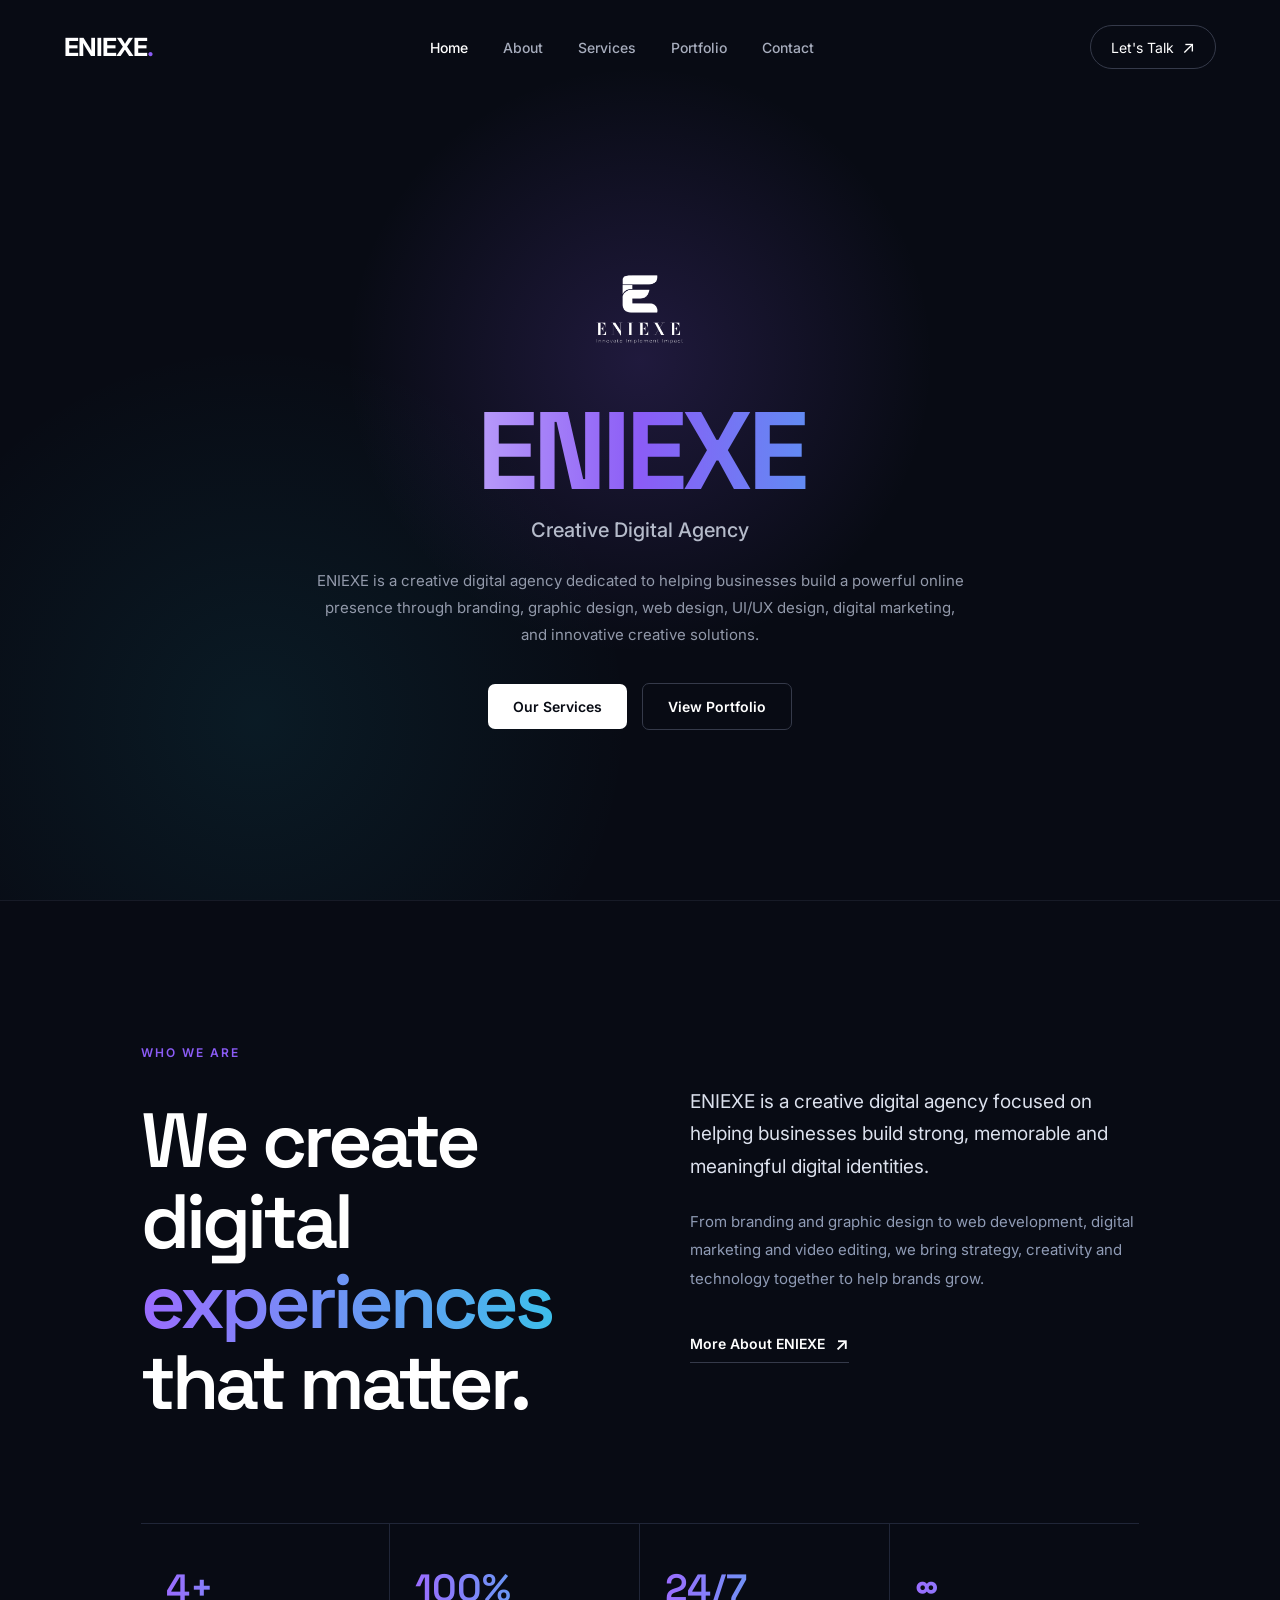
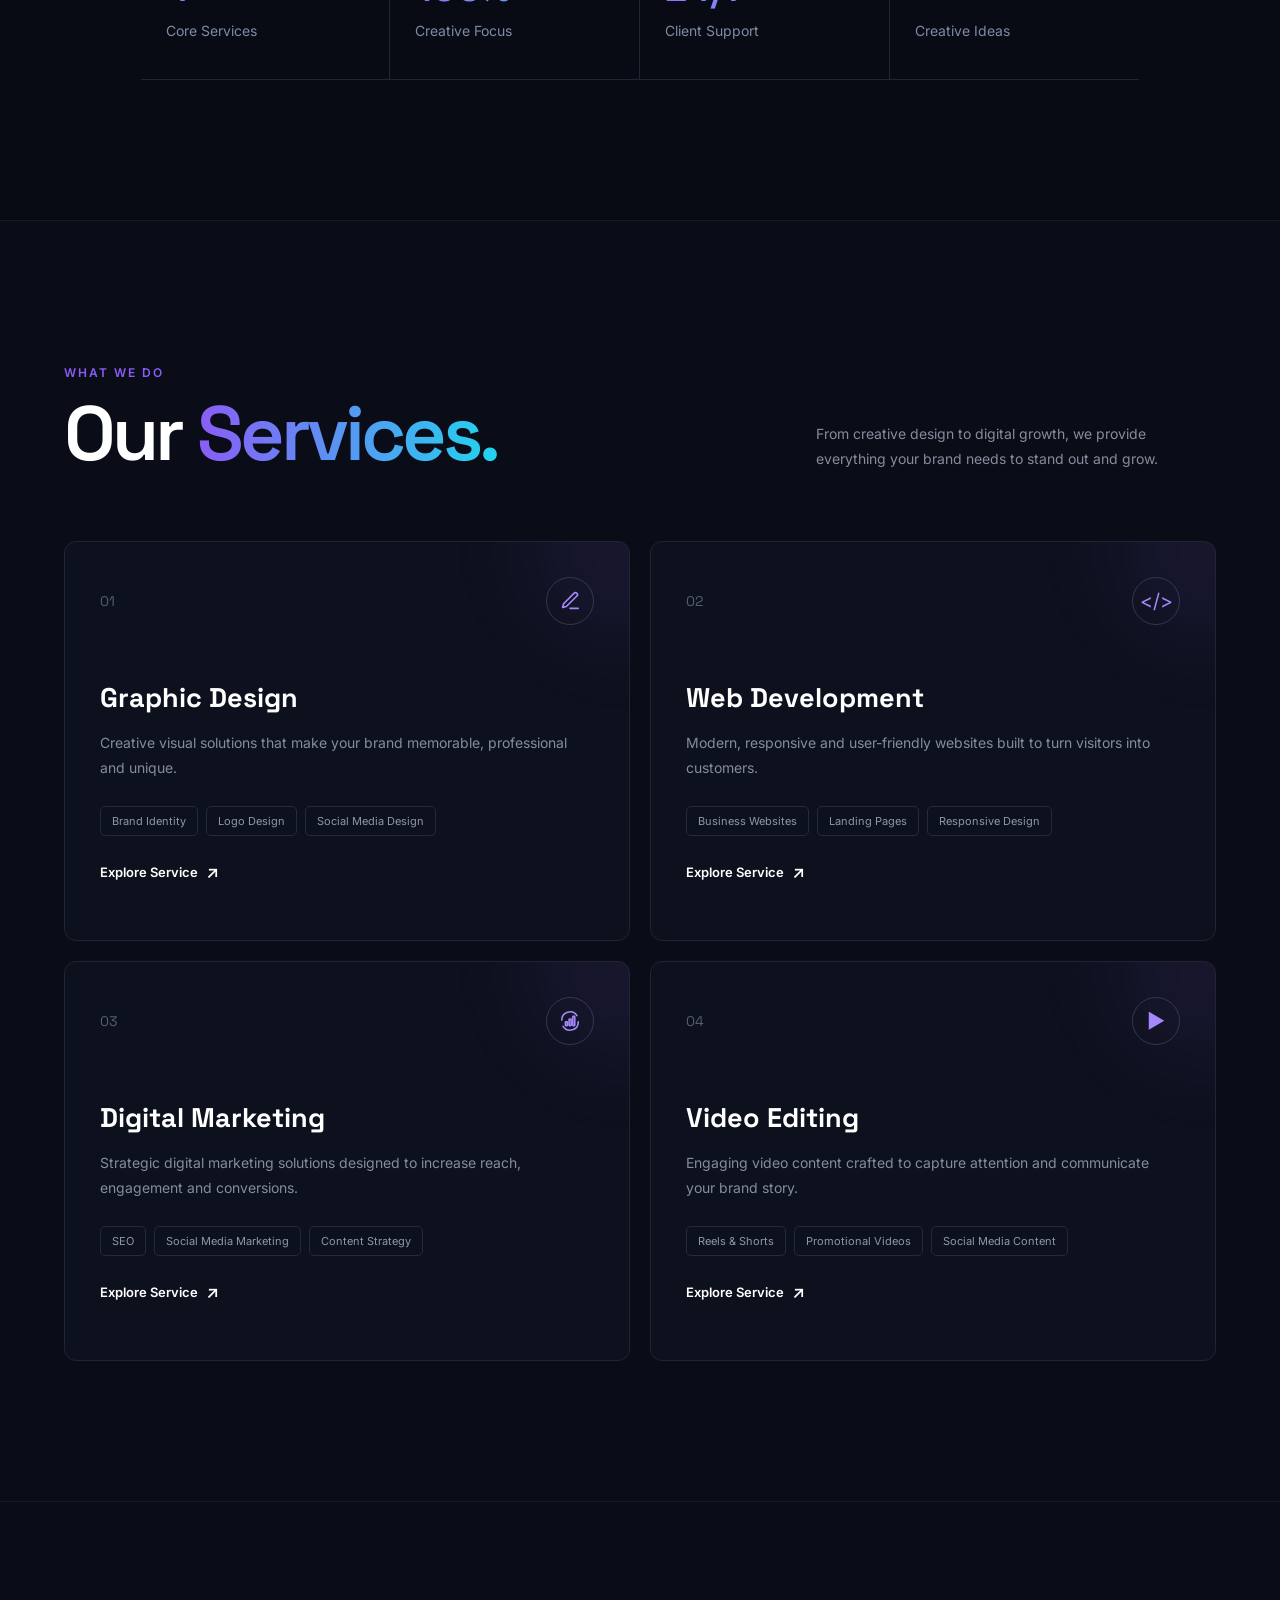
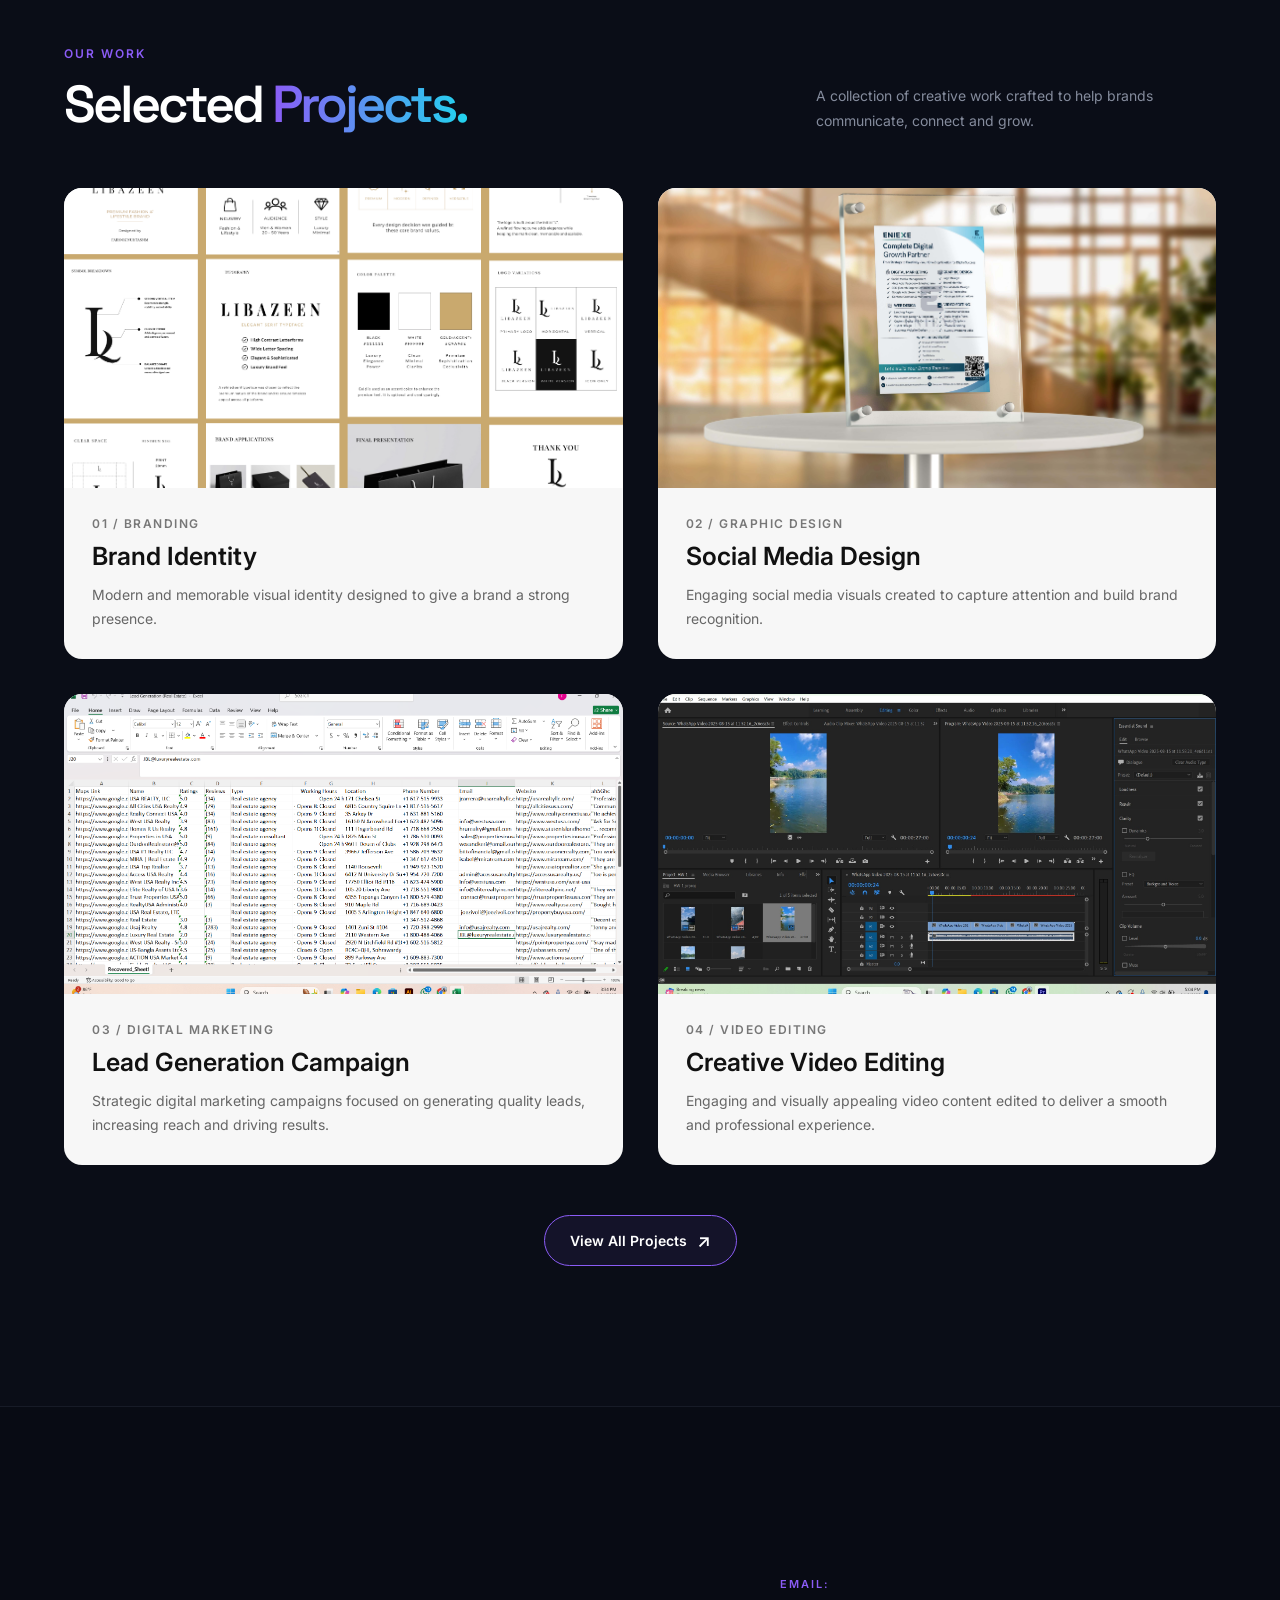
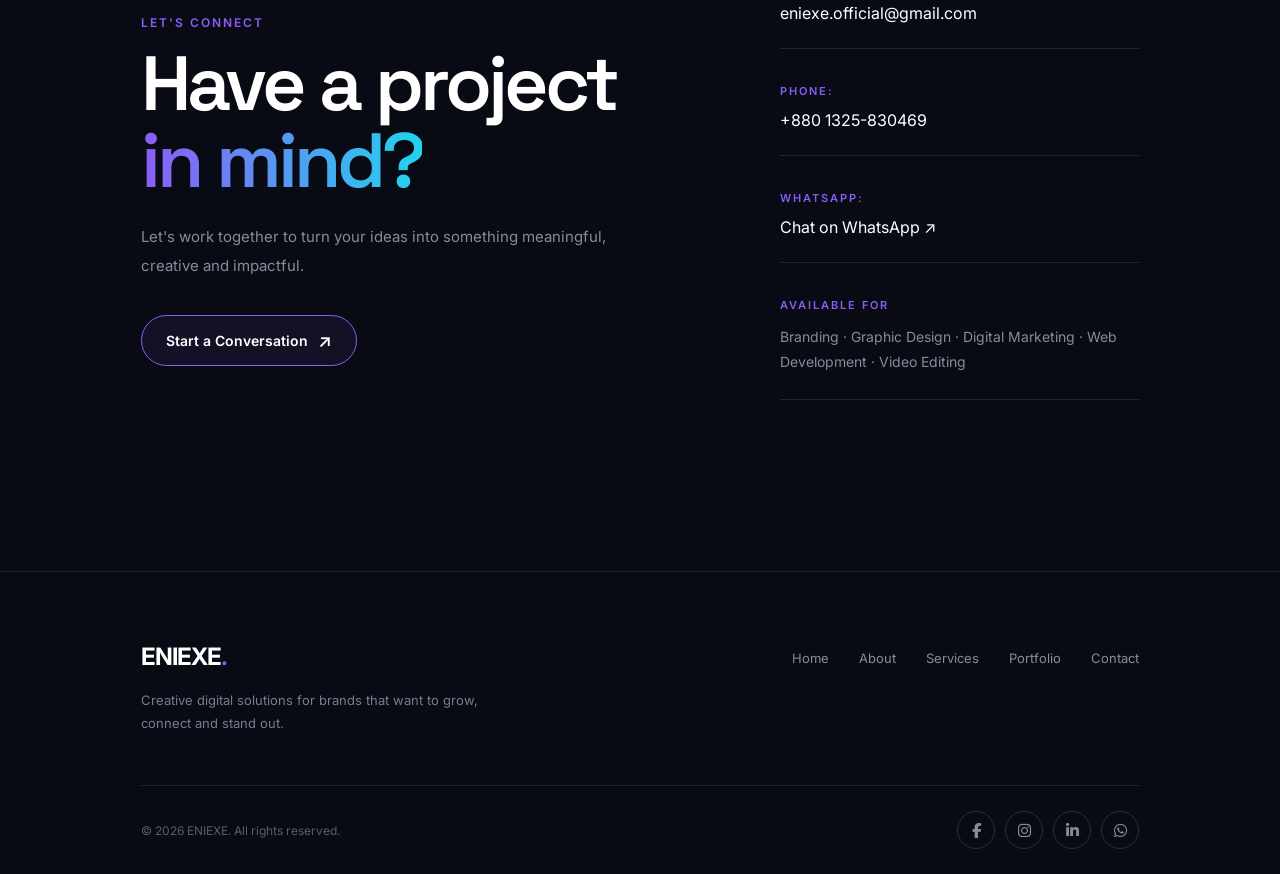
==== commit fe6d0bd7: "Add client work and testimonials page" ====
--- a/index.html
+++ b/index.html
@@ -18,10 +18,12 @@
     <!-- CSS -->
     <link rel="stylesheet" href="css/style.css">
     <link rel="stylesheet" href="css/responsive.css">
+
+    <!-- Font Awesome -->
     <link
-    rel="stylesheet"
-    href="https://cdnjs.cloudflare.com/ajax/libs/font-awesome/6.5.2/css/all.min.css"
->
+        rel="stylesheet"
+        href="https://cdnjs.cloudflare.com/ajax/libs/font-awesome/6.5.2/css/all.min.css"
+    >
 
 </head>
 
@@ -33,12 +35,10 @@
 
         <div class="nav-container">
 
-            <!-- Brand -->
             <a href="index.html" class="brand">
                 ENIEXE<span>.</span>
             </a>
 
-            <!-- Navigation -->
             <nav class="nav-menu">
 
                 <a href="index.html" class="active">Home</a>
@@ -53,13 +53,11 @@
 
             </nav>
 
-            <!-- CTA Button -->
             <a href="contact.html" class="nav-button">
                 Let's Talk
                 <span>↗</span>
             </a>
 
-            <!-- Mobile Menu -->
             <button class="menu-toggle" id="menuToggle">
                 ☰
             </button>
@@ -75,7 +73,6 @@
 
         <div class="hero-content">
 
-            <!-- ENIEXE Logo -->
             <img
                 src="images/Eniexe Logo Main Black--01.png"
                 alt="ENIEXE Logo"
@@ -116,7 +113,6 @@
 
         <div class="about-container">
 
-            <!-- Left Side -->
             <div class="about-left">
 
                 <span class="section-label">
@@ -132,7 +128,6 @@
             </div>
 
 
-            <!-- Right Side -->
             <div class="about-right">
 
                 <p class="about-intro">
@@ -192,7 +187,6 @@
 
         <div class="services-container">
 
-            <!-- Section Heading -->
             <div class="services-heading">
 
                 <div>
@@ -215,11 +209,10 @@
             </div>
 
 
-            <!-- Services Grid -->
             <div class="services-grid">
 
 
-                <!-- ================= SERVICE 01 ================= -->
+                <!-- SERVICE 01 -->
 
                 <div class="service-card">
 
@@ -269,24 +262,15 @@
 
                     <div class="service-list">
 
-                        <span>
-                            Brand Identity
-                        </span>
-
-                        <span>
-                            Logo Design
-                        </span>
-
-                        <span>
-                            Social Media Design
-                        </span>
-
-                    </div>
-
-                    <a
-                        href="services.html"
-                        class="service-link"
-                    >
+                        <span>Brand Identity</span>
+
+                        <span>Logo Design</span>
+
+                        <span>Social Media Design</span>
+
+                    </div>
+
+                    <a href="services.html" class="service-link">
                         Explore Service
                         <span>↗</span>
                     </a>
@@ -294,7 +278,7 @@
                 </div>
 
 
-                <!-- ================= SERVICE 02 ================= -->
+                <!-- SERVICE 02 -->
 
                 <div class="service-card">
 
@@ -321,24 +305,15 @@
 
                     <div class="service-list">
 
-                        <span>
-                            Business Websites
-                        </span>
-
-                        <span>
-                            Landing Pages
-                        </span>
-
-                        <span>
-                            Responsive Design
-                        </span>
-
-                    </div>
-
-                    <a
-                        href="services.html"
-                        class="service-link"
-                    >
+                        <span>Business Websites</span>
+
+                        <span>Landing Pages</span>
+
+                        <span>Responsive Design</span>
+
+                    </div>
+
+                    <a href="services.html" class="service-link">
                         Explore Service
                         <span>↗</span>
                     </a>
@@ -346,7 +321,7 @@
                 </div>
 
 
-                <!-- ================= SERVICE 03 ================= -->
+                <!-- SERVICE 03 -->
 
                 <div class="service-card">
 
@@ -425,24 +400,15 @@
 
                     <div class="service-list">
 
-                        <span>
-                            SEO
-                        </span>
-
-                        <span>
-                            Social Media Marketing
-                        </span>
-
-                        <span>
-                            Content Strategy
-                        </span>
-
-                    </div>
-
-                    <a
-                        href="services.html"
-                        class="service-link"
-                    >
+                        <span>SEO</span>
+
+                        <span>Social Media Marketing</span>
+
+                        <span>Content Strategy</span>
+
+                    </div>
+
+                    <a href="services.html" class="service-link">
                         Explore Service
                         <span>↗</span>
                     </a>
@@ -450,7 +416,7 @@
                 </div>
 
 
-                <!-- ================= SERVICE 04 ================= -->
+                <!-- SERVICE 04 -->
 
                 <div class="service-card">
 
@@ -477,24 +443,15 @@
 
                     <div class="service-list">
 
-                        <span>
-                            Reels & Shorts
-                        </span>
-
-                        <span>
-                            Promotional Videos
-                        </span>
-
-                        <span>
-                            Social Media Content
-                        </span>
-
-                    </div>
-
-                    <a
-                        href="services.html"
-                        class="service-link"
-                    >
+                        <span>Reels & Shorts</span>
+
+                        <span>Promotional Videos</span>
+
+                        <span>Social Media Content</span>
+
+                    </div>
+
+                    <a href="services.html" class="service-link">
                         Explore Service
                         <span>↗</span>
                     </a>
@@ -507,283 +464,423 @@
         </div>
 
     </section>
-<!-- ================= PORTFOLIO SECTION ================= -->
-
-<section class="portfolio-section" id="portfolio">
-
-    <div class="portfolio-container">
-
-        <div class="portfolio-heading">
-
-            <div>
-                <span class="section-label">OUR WORK</span>
+
+
+    <!-- ================= PORTFOLIO SECTION ================= -->
+
+    <section class="portfolio-section" id="portfolio">
+
+        <div class="portfolio-container">
+
+            <div class="portfolio-heading">
+
+                <div>
+
+                    <span class="section-label">
+                        OUR WORK
+                    </span>
+
+                    <h2>
+                        Selected <span>Projects.</span>
+                    </h2>
+
+                </div>
+
+                <p>
+                    A collection of creative work crafted to help brands
+                    communicate, connect and grow.
+                </p>
+
+            </div>
+
+
+            <div class="portfolio-grid">
+
+
+                <!-- PROJECT 01 -->
+
+                <div class="portfolio-card">
+
+                    <div class="portfolio-image">
+
+                        <img
+                            src="images/portfolio-1.jpg"
+                            alt="Brand Identity Design"
+                        >
+
+                    </div>
+
+                    <div class="portfolio-info">
+
+                        <span>
+                            01 / BRANDING
+                        </span>
+
+                        <h3>
+                            Brand Identity
+                        </h3>
+
+                        <p>
+                            Modern and memorable visual identity designed
+                            to give a brand a strong presence.
+                        </p>
+
+                    </div>
+
+                </div>
+
+
+                <!-- PROJECT 02 -->
+
+                <div class="portfolio-card">
+
+                    <div class="portfolio-image">
+
+                        <img
+                            src="images/portfolio-2.jpg"
+                            alt="Social Media Design"
+                        >
+
+                    </div>
+
+                    <div class="portfolio-info">
+
+                        <span>
+                            02 / GRAPHIC DESIGN
+                        </span>
+
+                        <h3>
+                            Social Media Design
+                        </h3>
+
+                        <p>
+                            Engaging social media visuals created to
+                            capture attention and build brand recognition.
+                        </p>
+
+                    </div>
+
+                </div>
+
+
+                <!-- PROJECT 03 -->
+
+                <div class="portfolio-card">
+
+                    <div class="portfolio-image">
+
+                        <img
+                            src="images/portfolio-3.jpg"
+                            alt="Digital Marketing Campaign"
+                        >
+
+                    </div>
+
+                    <div class="portfolio-info">
+
+                        <span>
+                            03 / DIGITAL MARKETING
+                        </span>
+
+                        <h3>
+                            Lead Generation Campaign
+                        </h3>
+
+                        <p>
+                            Strategic digital marketing campaigns focused on
+                            generating quality leads, increasing reach and
+                            driving results.
+                        </p>
+
+                    </div>
+
+                </div>
+
+
+                <!-- PROJECT 04 -->
+
+                <div class="portfolio-card">
+
+                    <div class="portfolio-image">
+
+                        <img
+                            src="images/portfolio-4.jpg"
+                            alt="Video Editing Project"
+                        >
+
+                    </div>
+
+                    <div class="portfolio-info">
+
+                        <span>
+                            04 / VIDEO EDITING
+                        </span>
+
+                        <h3>
+                            Creative Video Editing
+                        </h3>
+
+                        <p>
+                            Engaging and visually appealing video content
+                            edited to deliver a smooth and professional
+                            experience.
+                        </p>
+
+                    </div>
+
+                </div>
+
+
+            </div>
+
+
+            <div class="portfolio-button">
+
+                <a href="portfolio.html">
+                    View All Projects
+                    <span>↗</span>
+                </a>
+
+            </div>
+
+        </div>
+
+    </section>
+
+
+    <!-- ================= CONTACT SECTION ================= -->
+
+    <section class="contact-section" id="contact">
+
+        <div class="contact-container">
+
+            <div class="contact-content">
+
+                <span class="section-label">
+                    LET'S CONNECT
+                </span>
 
                 <h2>
-                    Selected <span>Projects.</span>
+                    Have a project<br>
+                    <span>in mind?</span>
                 </h2>
-            </div>
+
+                <p>
+                    Let's work together to turn your ideas into
+                    something meaningful, creative and impactful.
+                </p>
+
+                <a
+                    href="mailto:eniexe.official@gmail.com"
+                    class="contact-button"
+                >
+                    Start a Conversation
+                    <span>↗</span>
+                </a>
+
+            </div>
+
+
+            <div class="contact-details">
+
+
+                <!-- EMAIL -->
+
+                <div class="contact-item">
+
+                    <span>
+                        EMAIL:
+                    </span>
+
+                    <a href="mailto:eniexe.official@gmail.com">
+                        eniexe.official@gmail.com
+                    </a>
+
+                </div>
+
+
+                <!-- PHONE -->
+
+                <div class="contact-item">
+
+                    <span>
+                        PHONE:
+                    </span>
+
+                    <a href="tel:+8801325830469">
+                        +880 1325-830469
+                    </a>
+
+                </div>
+
+
+                <!-- WHATSAPP -->
+
+                <div class="contact-item">
+
+                    <span>
+                        WHATSAPP:
+                    </span>
+
+                    <a
+                        href="https://wa.me/8801325830469"
+                        target="_blank"
+                        rel="noopener noreferrer"
+                    >
+                        Chat on WhatsApp ↗
+                    </a>
+
+                </div>
+
+
+                <!-- AVAILABLE FOR -->
+
+                <div class="contact-item">
+
+                    <span>
+                        AVAILABLE FOR
+                    </span>
+
+                    <p>
+                        Branding · Graphic Design · Digital Marketing ·
+                        Web Development · Video Editing
+                    </p>
+
+                </div>
+
+
+            </div>
+
+        </div>
+
+    </section>
+
+
+    <!-- ================= FOOTER ================= -->
+
+    <footer class="footer">
+
+        <div class="footer-container">
+
+
+            <!-- Footer Brand -->
+
+            <div class="footer-brand">
+
+                <a href="index.html" class="brand">
+                    ENIEXE<span>.</span>
+                </a>
+
+                <p>
+                    Creative digital solutions for brands
+                    that want to grow, connect and stand out.
+                </p>
+
+            </div>
+
+
+            <!-- Footer Links -->
+
+            <div class="footer-links">
+
+                <a href="index.html">
+                    Home
+                </a>
+
+                <a href="#about">
+                    About
+                </a>
+
+                <a href="#services">
+                    Services
+                </a>
+
+                <a href="#portfolio">
+                    Portfolio
+                </a>
+
+                <a href="#contact">
+                    Contact
+                </a>
+
+            </div>
+
+        </div>
+
+
+        <!-- Footer Bottom -->
+
+        <div class="footer-bottom">
 
             <p>
-                A collection of creative work crafted to help brands
-                communicate, connect and grow.
+                © 2026 ENIEXE. All rights reserved.
             </p>
 
+
+            <!-- Social Links -->
+
+            <div class="footer-socials">
+
+                <a
+                    href="https://www.facebook.com/eniexeagency"
+                    target="_blank"
+                    rel="noopener noreferrer"
+                    aria-label="Facebook"
+                >
+                    <i class="fa-brands fa-facebook-f"></i>
+                </a>
+
+                <a
+                    href="https://www.instagram.com/eni_exe/"
+                    target="_blank"
+                    rel="noopener noreferrer"
+                    aria-label="Instagram"
+                >
+                    <i class="fa-brands fa-instagram"></i>
+                </a>
+
+                <a
+                    href="https://www.linkedin.com/company/eniexe/"
+                    target="_blank"
+                    rel="noopener noreferrer"
+                    aria-label="LinkedIn"
+                >
+                    <i class="fa-brands fa-linkedin-in"></i>
+                </a>
+
+                <!-- WhatsApp -->
+
+                <a
+                    href="https://wa.me/8801325830469"
+                    target="_blank"
+                    rel="noopener noreferrer"
+                    aria-label="WhatsApp"
+                >
+                    <i class="fa-brands fa-whatsapp"></i>
+                </a>
+
+            </div>
+
         </div>
 
-
-        <!-- Portfolio Grid -->
-
-        <div class="portfolio-grid">
-
-            <!-- Project 01 -->
-            <div class="portfolio-card">
-
-                <div class="portfolio-image">
-                    <img src="images/portfolio-1.jpg" alt="Brand Identity Design">
-                </div>
-
-                <div class="portfolio-info">
-                    <span>01 / BRANDING</span>
-
-                    <h3>Brand Identity</h3>
-
-                    <p>
-                        Modern and memorable visual identity designed
-                        to give a brand a strong presence.
-                    </p>
-                </div>
-
-            </div>
-
-
-            <!-- Project 02 -->
-            <div class="portfolio-card">
-
-                <div class="portfolio-image">
-                    <img src="images/portfolio-2.jpg" alt="Social Media Design">
-                </div>
-
-                <div class="portfolio-info">
-                    <span>02 / GRAPHIC DESIGN</span>
-
-                    <h3>Social Media Design</h3>
-
-                    <p>
-                        Engaging social media visuals created to
-                        capture attention and build brand recognition.
-                    </p>
-                </div>
-
-            </div>
-
-
-           <!-- Project 03 -->
-<div class="portfolio-card">
-
-    <div class="portfolio-image">
-        <img src="images/portfolio-3.jpg" alt="Digital Marketing Campaign">
-    </div>
-
-    <div class="portfolio-info">
-        <span>03 / DIGITAL MARKETING</span>
-
-        <h3>Lead Generation Campaign</h3>
-
-        <p>
-            Strategic digital marketing campaigns focused on
-            generating quality leads, increasing reach and driving results.
-        </p>
-    </div>
-
-</div>
-
-
-<!-- Project 04 -->
-<div class="portfolio-card">
-
-    <div class="portfolio-image">
-        <img src="images/portfolio-4.jpg" alt="Video Editing Project">
-    </div>
-
-    <div class="portfolio-info">
-        <span>04 / VIDEO EDITING</span>
-
-        <h3>Creative Video Editing</h3>
-
-        <p>
-            Engaging and visually appealing video content
-            edited to deliver a smooth and professional experience.
-        </p>
-    </div>
-
-</div>
-
-        </div>
-
-
-        <div class="portfolio-button">
-            <a href="portfolio.html">
-                View All Projects <span>↗</span>
-            </a>
-        </div>
-
-    </div>
-
-</section>
-
-<!-- ============ CONTACT SECTION ============== -->
-
-<section class="contact-section" id="contact">
-
-    <div class="contact-container">
-
-        <div class="contact-content">
-
-            <span class="section-label">LET'S CONNECT</span>
-
-            <h2>
-                Have a project<br>
-                <span>in mind?</span>
-            </h2>
-
-            <p>
-                Let's work together to turn your ideas into
-                something meaningful, creative and impactful.
-            </p>
-
-            <a href="mailto:eniexe.official@gmail.com" class="contact-button">
-                Start a Conversation
-                <span>↗</span>
-            </a>
-
-        </div>
-
-
-        <div class="contact-details">
-
-            <div class="contact-item">
-                <span>EMAIL:</span>
-
-                <a href="mailto:eniexe.official@gmail.com">
-                    eniexe.official@gmail.com
-                </a>
-            </div>
-
-
-            <div class="contact-item">
-
-                <span>AVAILABLE FOR</span>
-
-                <p>
-                    Branding · Graphic Design · Digital Marketing ·
-                    Web Development · Video Editing
-                </p>
-
-            </div>
-
-        </div>
-
-    </div>
-
-</section>
-
-
-<!-- =========================
-     FOOTER
-========================= -->
-
-<footer class="footer">
-
-    <div class="footer-container">
-
-        <!-- Footer Brand -->
-
-        <div class="footer-brand">
-
-            <a href="index.html" class="brand">
-                ENIEXE<span>.</span>
-            </a>
-
-            <p>
-                Creative digital solutions for brands
-                that want to grow, connect and stand out.
-            </p>
-
-        </div>
-
-
-        <!-- Footer Links -->
-
-        <div class="footer-links">
-
-            <a href="index.html">Home</a>
-
-            <a href="#about">About</a>
-
-            <a href="#services">Services</a>
-
-            <a href="#portfolio">Portfolio</a>
-
-            <a href="#contact">Contact</a>
-
-        </div>
-
-    </div>
-
-
-    <!-- Footer Bottom -->
-
-    <div class="footer-bottom">
-
-        <p>
-            © 2026 ENIEXE. All rights reserved.
-        </p>
-
-
-        <!-- Social Links -->
-<div class="footer-socials">
-
-    <a
-        href="https://www.facebook.com/eniexeagency"
-        target="_blank"
-        rel="noopener noreferrer"
-        aria-label="Facebook"
-    >
-        <i class="fa-brands fa-facebook-f"></i>
-    </a>
-
-    <a
-        href="https://www.instagram.com/eni_exe/"
-        target="_blank"
-        rel="noopener noreferrer"
-        aria-label="Instagram"
-    >
-        <i class="fa-brands fa-instagram"></i>
-    </a>
-
-    <a
-        href="https://www.linkedin.com/company/eniexe/"
-        target="_blank"
-        rel="noopener noreferrer"
-        aria-label="LinkedIn"
-    >
-        <i class="fa-brands fa-linkedin-in"></i>
-    </a>
-
-</div>
-    </div>
-
-</footer>
-<!-- ================= JAVASCRIPT ================= -->
-
-<script src="js/script.js"></script>
-<script>
-    const menuToggle = document.querySelector(".menu-toggle");
-    const navMenu = document.querySelector(".nav-menu");
-
-    menuToggle.addEventListener("click", () => {
-        navMenu.classList.toggle("mobile-active");
-    });
-</script>
+    </footer>
+
+
+    <!-- ================= JAVASCRIPT ================= -->
+
+    <script src="js/script.js"></script>
+
+    <script>
+
+        const menuToggle = document.querySelector(".menu-toggle");
+        const navMenu = document.querySelector(".nav-menu");
+
+        menuToggle.addEventListener("click", () => {
+            navMenu.classList.toggle("mobile-active");
+        });
+
+    </script>
+
 </body>
+
 </html>
--- a/css/style.css
+++ b/css/style.css
@@ -1,43 +1,30 @@
-/* =========================================================
-   ENIEXE — GLOBAL STYLESHEET
-   ========================================================= */
-
-
-/* =========================
-   RESET
-========================= */
-
 * {
     margin: 0;
     padding: 0;
     box-sizing: border-box;
 }
-
+html,
+body {
+    margin: 0;
+    padding: 0;
+}
 html {
     scroll-behavior: smooth;
 }
-
 body {
     font-family: 'Inter', sans-serif;
     background: #080b14;
     color: #ffffff;
     overflow-x: hidden;
 }
-
 a {
     text-decoration: none;
     color: inherit;
 }
-
 img {
     max-width: 100%;
 }
-
-
-/* =========================
-   NAVBAR
-========================= */
-
+/* ========= NAVBAR ========= */
 .navbar {
     position: absolute;
     top: 0;
@@ -46,133 +33,89 @@
     padding: 25px 0;
     z-index: 1000;
 }
-
 .nav-container {
     width: 90%;
     max-width: 1200px;
     margin: auto;
-
     display: flex;
     align-items: center;
     justify-content: space-between;
 }
-
-
 /* Brand */
-
 .brand {
     color: #ffffff;
     font-size: 25px;
     font-weight: 700;
     letter-spacing: -1px;
 }
-
 .brand span {
     color: #8b5cf6;
 }
-
-
 /* Navigation */
-
 .nav-menu {
     display: flex;
     align-items: center;
     gap: 35px;
 }
-
 .nav-menu a {
     color: #a7adbd;
     font-size: 14px;
     font-weight: 500;
     transition: 0.3s ease;
 }
-
 .nav-menu a:hover,
 .nav-menu a.active {
     color: #ffffff;
 }
-
-
 /* Let's Talk */
-
 .nav-button {
     display: flex;
     align-items: center;
     gap: 8px;
-
     padding: 11px 20px;
-
     color: #ffffff;
-
     border: 1px solid #353a4a;
     border-radius: 30px;
-
     font-size: 14px;
-
     transition: 0.3s ease;
 }
-
 .nav-button span {
     font-size: 17px;
 }
-
 .nav-button:hover {
     background: #ffffff;
     color: #080b14;
     border-color: #ffffff;
 }
-
-
 /* Mobile Menu Button */
-
 .menu-toggle {
     display: none;
-
     background: transparent;
     border: none;
-
     color: #ffffff;
     font-size: 25px;
-
     cursor: pointer;
 }
 
 
-/* =========================
-   COMMON SECTION LABEL
-========================= */
-
+/* ======== COMMON SECTION LABEL ======== */
 .section-label {
     display: inline-block;
-
     margin-bottom: 15px;
-
     color: #8b5cf6;
-
     font-size: 12px;
     font-weight: 600;
-
     letter-spacing: 2px;
 }
-
-
-/* =========================
-   HERO
-========================= */
-
+/* ============ HERO ========= */
 .hero {
     min-height: 100vh;
-
     position: relative;
-
     display: flex;
     align-items: center;
     justify-content: center;
-
     text-align: center;
-
     overflow: hidden;
-
     background:
         radial-gradient(
             circle at 50% 40%,
@@ -186,236 +129,146 @@
         ),
         #080b14;
 }
-
 .hero-content {
     width: 90%;
     max-width: 850px;
-
     padding-top: 80px;
-
     position: relative;
     z-index: 2;
 }
-
-
 /* Hero Logo */
-
 .logo {
     width: 120px;
     max-width: 100%;
     margin-bottom: 25px;
-
     filter: brightness(0) invert(1);
 }
-
-
 /* Hero Heading */
-
 .hero h1 {
     font-family: 'Space Grotesk', sans-serif;
-
     font-size: clamp(60px, 9vw, 110px);
-
     line-height: 0.95;
-
     font-weight: 700;
-
     letter-spacing: -5px;
-
     margin-bottom: 15px;
-
     background: linear-gradient(
         90deg,
         #ffffff,
         #8b5cf6,
         #22d3ee
     );
-
     -webkit-background-clip: text;
     -webkit-text-fill-color: transparent;
 }
-
-
 /* Hero Subtitle */
-
 .hero h3 {
     font-size: 20px;
     font-weight: 500;
-
     color: #b5bbca;
-
     margin-bottom: 25px;
 }
-
-
 /* Hero Description */
-
 .hero p {
     max-width: 650px;
-
     margin: 0 auto 35px;
-
     color: #9299aa;
-
     font-size: 15px;
     line-height: 1.8;
 }
-
-
-/* =========================
-   BUTTONS
-========================= */
-
+/* ========= BUTTONS ========= */
 .buttons {
     display: flex;
-
     justify-content: center;
     align-items: center;
-
     gap: 15px;
 }
-
 .buttons a {
     display: inline-flex;
-
     align-items: center;
     justify-content: center;
-
     padding: 14px 25px;
-
     border-radius: 7px;
-
     font-size: 14px;
     font-weight: 600;
-
     transition: 0.3s ease;
 }
-
-
 /* Primary Button */
-
 .buttons a:first-child {
     background: #ffffff;
     color: #080b14;
 }
-
 .buttons a:first-child:hover {
     transform: translateY(-3px);
-
     box-shadow:
         0 10px 30px rgba(255, 255, 255, 0.15);
 }
-
-
 /* Secondary Button */
-
 .buttons a:last-child {
     border: 1px solid #353a4a;
     color: #ffffff;
 }
-
 .buttons a:last-child:hover {
     border-color: #8b5cf6;
     background: rgba(139, 92, 246, 0.08);
 }
-
-
-/* =========================
-   ABOUT SECTION
-========================= */
-
+/* ========= ABOUT SECTION ========== */
 .about-section {
     padding: 140px 0;
-
     background: #080b14;
-
     border-top: 1px solid #171b27;
 }
-
 .about-container {
     width: 78%;
     max-width: 1200px;
-
     margin: auto;
-
     display: grid;
-
     grid-template-columns: 1fr 1fr;
-
     gap: 100px;
 }
-
-
 /* About Left */
-
 .about-left h2 {
     margin-top: 25px;
-
     font-family: 'Space Grotesk', sans-serif;
-
     font-size: clamp(50px, 6vw, 80px);
-
     line-height: 1.05;
-
     font-weight: 600;
-
     letter-spacing: -4px;
-
     color: #ffffff;
 }
-
 .about-left h2 span {
     display: block;
-
     background: linear-gradient(
         90deg,
         #9b6cff,
         #35c6e8
     );
-
     -webkit-background-clip: text;
     -webkit-text-fill-color: transparent;
 }
-
-
 /* About Right */
-
 .about-right {
     padding-top: 45px;
 }
-
 .about-right p {
     color: #8f9bb5;
-
     font-size: 15px;
     line-height: 1.9;
-
     margin-bottom: 25px;
 }
-
 .about-right .about-intro {
     color: #dce1ed;
-
     font-size: 19px;
     line-height: 1.7;
 }
-
-
 /* About Link */
-
 .about-link {
     display: inline-flex;
-
     align-items: center;
     gap: 10px;
-
     margin-top: 15px;
-
     color: #ffffff;
-
     font-size: 14px;
     font-weight: 600;
-
     border-bottom: 1px solid #353a4a;
 
     padding-bottom: 8px;
@@ -431,12 +284,7 @@
     color: #9b6cff;
     border-color: #9b6cff;
 }
-
-
-/* =========================
-   ABOUT STATS
-========================= */
-
+/* ======= ABOUT STATS ========= */
 .about-stats {
     width: 78%;
     max-width: 1200px;
@@ -450,7 +298,6 @@
     border-top: 1px solid #202638;
     border-bottom: 1px solid #202638;
 }
-
 .stat {
     padding: 40px 25px;
 
@@ -1909,4 +1756,571 @@
     .contact-content h2 {
         font-size: 48px;
     }
-}+}
+/* =========================
+   PORTFOLIO PREMIUM POLISH
+========================= */
+
+.project-item {
+    position: relative;
+}
+
+.project-image {
+    position: relative;
+    box-shadow: 0 25px 70px rgba(0, 0, 0, 0.25);
+    transition: transform 0.4s ease, border-color 0.4s ease,
+                box-shadow 0.4s ease;
+}
+
+.project-image::after {
+    content: "";
+    position: absolute;
+    inset: 0;
+
+    background: linear-gradient(
+        135deg,
+        rgba(139, 92, 246, 0.08),
+        transparent 55%,
+        rgba(34, 211, 238, 0.06)
+    );
+
+    pointer-events: none;
+}
+
+.project-item:hover .project-image {
+    transform: translateY(-5px);
+    border-color: #39304f;
+    box-shadow: 0 30px 80px rgba(0, 0, 0, 0.35);
+}
+
+
+/* Project number */
+
+.project-content > span {
+    position: relative;
+    display: inline-flex;
+    align-items: center;
+    gap: 10px;
+}
+
+.project-content > span::before {
+    content: "";
+    width: 25px;
+    height: 1px;
+    background: #8b5cf6;
+}
+
+
+/* Project title */
+
+.project-content h2 {
+    transition: 0.3s ease;
+}
+
+.project-item:hover .project-content h2 {
+    transform: translateX(5px);
+}
+
+
+/* Tags */
+
+.project-tags span {
+    transition: 0.3s ease;
+}
+
+.project-tags span:hover {
+    color: #ffffff;
+    border-color: #8b5cf6;
+    background: rgba(139, 92, 246, 0.08);
+}
+
+
+/* Better mobile spacing */
+
+@media (max-width: 768px) {
+
+    .project-item {
+        margin-bottom: 90px;
+    }
+
+    .project-image {
+        box-shadow: 0 20px 50px rgba(0, 0, 0, 0.25);
+    }
+
+    .project-content h2 {
+        transform: none !important;
+    }
+}
+/* =========================
+   CONTACT PAGE POLISH
+========================= */
+
+.contact-section {
+    min-height: 85vh;
+    display: flex;
+    align-items: center;
+}
+
+.contact-item a {
+    display: inline-block;
+}
+
+.contact-item a:hover {
+    transform: translateX(3px);
+}
+
+
+/* WhatsApp hover */
+
+.contact-item:nth-child(3) a:hover {
+    color: #22d3ee;
+}
+
+
+/* Mobile */
+
+@media (max-width: 768px) {
+
+    .contact-section {
+        min-height: auto;
+    }
+
+    .contact-container {
+        padding-top: 30px;
+    }
+
+}
+```css
+/* =========================================================
+   CLIENT WORK PAGE
+========================================================= */
+
+.client-work-hero {
+    padding-bottom: 120px;
+}
+
+
+/* =========================
+   CLIENT PROJECTS
+========================= */
+
+.client-projects {
+    padding: 130px 0;
+    background: #0a0d17;
+    border-top: 1px solid #171b27;
+}
+
+.client-projects-container {
+    width: 78%;
+    max-width: 1200px;
+    margin: auto;
+}
+
+.client-section-heading {
+    display: flex;
+    justify-content: space-between;
+    align-items: flex-end;
+    gap: 50px;
+    margin-bottom: 80px;
+}
+
+.client-section-heading h2 {
+    margin: 0;
+    font-family: 'Space Grotesk', sans-serif;
+    font-size: clamp(45px, 6vw, 70px);
+    line-height: 1;
+    letter-spacing: -4px;
+    font-weight: 600;
+}
+
+.client-section-heading h2 span {
+    background: linear-gradient(
+        90deg,
+        #8b5cf6,
+        #22d3ee
+    );
+    -webkit-background-clip: text;
+    -webkit-text-fill-color: transparent;
+}
+
+.client-section-heading > p {
+    max-width: 400px;
+    margin: 0;
+    color: #858c9d;
+    font-size: 14px;
+    line-height: 1.8;
+}
+
+
+/* =========================
+   CLIENT PROJECT CARD
+========================= */
+
+.client-project-card {
+    display: grid;
+    grid-template-columns: 1.15fr 0.85fr;
+    gap: 80px;
+    align-items: center;
+    margin-bottom: 120px;
+}
+
+.client-project-card:last-child {
+    margin-bottom: 0;
+}
+
+.client-project-card.reverse {
+    grid-template-columns: 0.85fr 1.15fr;
+}
+
+.client-project-card.reverse .client-project-image {
+    order: 2;
+}
+
+.client-project-card.reverse .client-project-content {
+    order: 1;
+}
+
+
+/* Project Image */
+
+.client-project-image {
+    height: 430px;
+    overflow: hidden;
+    border: 1px solid #202638;
+    border-radius: 16px;
+    background: #0d111d;
+    box-shadow: 0 25px 70px rgba(0, 0, 0, 0.25);
+    transition: 0.4s ease;
+}
+
+.client-project-image img {
+    width: 100%;
+    height: 100%;
+    display: block;
+    object-fit: cover;
+    transition: transform 0.5s ease;
+}
+
+.client-project-card:hover .client-project-image {
+    transform: translateY(-5px);
+    border-color: #39304f;
+    box-shadow: 0 30px 80px rgba(0, 0, 0, 0.35);
+}
+
+.client-project-card:hover .client-project-image img {
+    transform: scale(1.04);
+}
+
+
+/* Project Content */
+
+.client-project-number {
+    display: inline-flex;
+    align-items: center;
+    gap: 10px;
+    margin-bottom: 18px;
+    color: #8b5cf6;
+    font-size: 11px;
+    font-weight: 600;
+    letter-spacing: 2px;
+}
+
+.client-project-number::before {
+    content: "";
+    width: 25px;
+    height: 1px;
+    background: #8b5cf6;
+}
+
+.client-project-content h3 {
+    margin: 0 0 20px;
+    font-family: 'Space Grotesk', sans-serif;
+    font-size: 40px;
+    line-height: 1.1;
+    letter-spacing: -2px;
+    font-weight: 600;
+    color: #ffffff;
+}
+
+.client-project-content > p {
+    max-width: 480px;
+    margin: 0 0 25px;
+    color: #858c9d;
+    font-size: 14px;
+    line-height: 1.9;
+}
+
+
+/* Tags */
+
+.client-tags {
+    display: flex;
+    flex-wrap: wrap;
+    gap: 8px;
+}
+
+.client-tags span {
+    padding: 8px 12px;
+    border: 1px solid #292f40;
+    border-radius: 5px;
+    color: #8f96a7;
+    font-size: 11px;
+    transition: 0.3s ease;
+}
+
+.client-tags span:hover {
+    color: #ffffff;
+    border-color: #8b5cf6;
+    background: rgba(139, 92, 246, 0.08);
+}
+
+
+/* =========================================================
+   TESTIMONIALS
+========================================================= */
+
+.testimonials-section {
+    padding: 130px 0;
+    background: #080b14;
+    border-top: 1px solid #171b27;
+}
+
+.testimonials-container {
+    width: 78%;
+    max-width: 1200px;
+    margin: auto;
+}
+
+.testimonials-heading {
+    max-width: 700px;
+    margin-bottom: 65px;
+}
+
+.testimonials-heading h2 {
+    margin: 15px 0 20px;
+    font-family: 'Space Grotesk', sans-serif;
+    font-size: clamp(45px, 6vw, 70px);
+    line-height: 1;
+    letter-spacing: -4px;
+    font-weight: 600;
+}
+
+.testimonials-heading h2 span {
+    background: linear-gradient(
+        90deg,
+        #8b5cf6,
+        #22d3ee
+    );
+    -webkit-background-clip: text;
+    -webkit-text-fill-color: transparent;
+}
+
+.testimonials-heading > p {
+    max-width: 520px;
+    color: #858c9d;
+    font-size: 14px;
+    line-height: 1.8;
+}
+
+
+/* Testimonial Grid */
+
+.testimonial-grid {
+    display: grid;
+    grid-template-columns: repeat(3, 1fr);
+    gap: 20px;
+}
+
+
+/* Testimonial Card */
+
+.testimonial-card {
+    padding: 32px;
+    background: #0d111d;
+    border: 1px solid #202638;
+    border-radius: 14px;
+    transition: 0.4s ease;
+}
+
+.testimonial-card:hover {
+    transform: translateY(-7px);
+    border-color: #39304f;
+    box-shadow: 0 20px 50px rgba(0, 0, 0, 0.25);
+}
+
+
+/* Testimonial Top */
+
+.testimonial-top {
+    display: flex;
+    justify-content: space-between;
+    align-items: center;
+    margin-bottom: 30px;
+}
+
+.testimonial-stars {
+    color: #a78bfa;
+    font-size: 14px;
+    letter-spacing: 3px;
+}
+
+.testimonial-top > span {
+    color: #555d70;
+    font-family: 'Space Grotesk', sans-serif;
+    font-size: 13px;
+}
+
+
+/* Testimonial Text */
+
+.testimonial-text {
+    min-height: 150px;
+    margin: 0 0 30px;
+    color: #c5cada;
+    font-size: 14px;
+    line-height: 1.9;
+}
+
+
+/* Client */
+
+.testimonial-client {
+    display: flex;
+    align-items: center;
+    gap: 13px;
+    padding-top: 20px;
+    border-top: 1px solid #202638;
+}
+
+.client-avatar {
+    width: 42px;
+    height: 42px;
+    display: flex;
+    align-items: center;
+    justify-content: center;
+    border: 1px solid #39304f;
+    border-radius: 50%;
+    background: rgba(139, 92, 246, 0.08);
+    color: #a78bfa;
+    font-family: 'Space Grotesk', sans-serif;
+    font-weight: 600;
+}
+
+.testimonial-client h4 {
+    margin: 0 0 4px;
+    color: #ffffff;
+    font-size: 13px;
+    font-weight: 600;
+}
+
+.testimonial-client p {
+    margin: 0;
+    color: #6f788c;
+    font-size: 11px;
+}
+
+
+/* CTA */
+
+.client-work-cta {
+    border-top: 1px solid #171b27;
+}
+
+
+/* =========================================================
+   MOBILE
+========================================================= */
+
+@media (max-width: 768px) {
+
+    .client-work-hero {
+        padding: 150px 0 80px;
+    }
+
+    .client-projects {
+        padding: 90px 0;
+    }
+
+    .client-projects-container,
+    .testimonials-container {
+        width: 90%;
+    }
+
+    .client-section-heading {
+        flex-direction: column;
+        align-items: flex-start;
+        gap: 25px;
+        margin-bottom: 55px;
+    }
+
+    .client-section-heading h2 {
+        font-size: 48px;
+    }
+
+    .client-project-card,
+    .client-project-card.reverse {
+        grid-template-columns: 1fr;
+        gap: 35px;
+        margin-bottom: 80px;
+    }
+
+    .client-project-card.reverse .client-project-image {
+        order: 1;
+    }
+
+    .client-project-card.reverse .client-project-content {
+        order: 2;
+    }
+
+    .client-project-image {
+        height: 300px;
+    }
+
+    .client-project-content h3 {
+        font-size: 32px;
+    }
+
+    .testimonials-section {
+        padding: 90px 0;
+    }
+
+    .testimonials-heading h2 {
+        font-size: 48px;
+    }
+
+    .testimonial-grid {
+        grid-template-columns: 1fr;
+        gap: 18px;
+    }
+
+    .testimonial-text {
+        min-height: auto;
+    }
+
+}
+
+
+/* =========================================================
+   SMALL MOBILE
+========================================================= */
+
+@media (max-width: 480px) {
+
+    .client-section-heading h2 {
+        font-size: 40px;
+    }
+
+    .client-project-content h3 {
+        font-size: 29px;
+    }
+
+    .client-project-image {
+        height: 230px;
+    }
+
+    .testimonials-heading h2 {
+        font-size: 40px;
+    }
+
+}
+```
